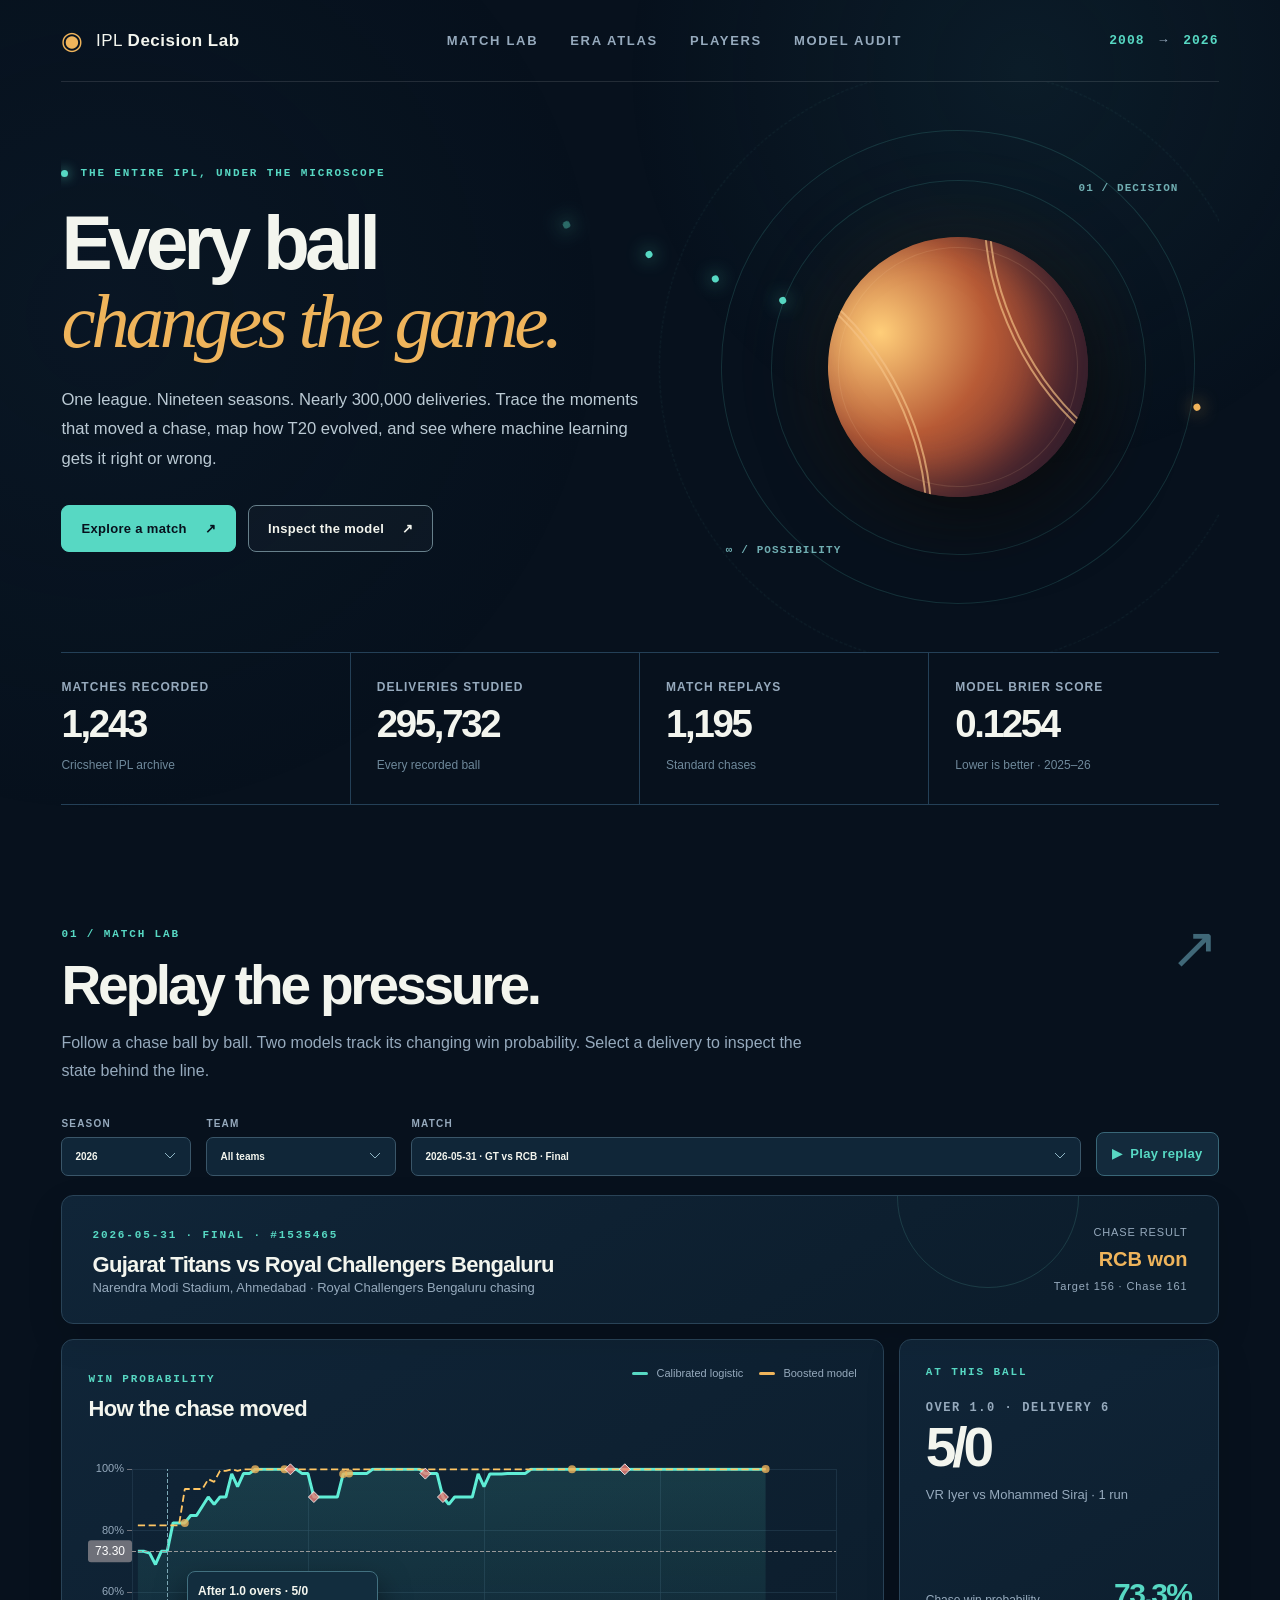
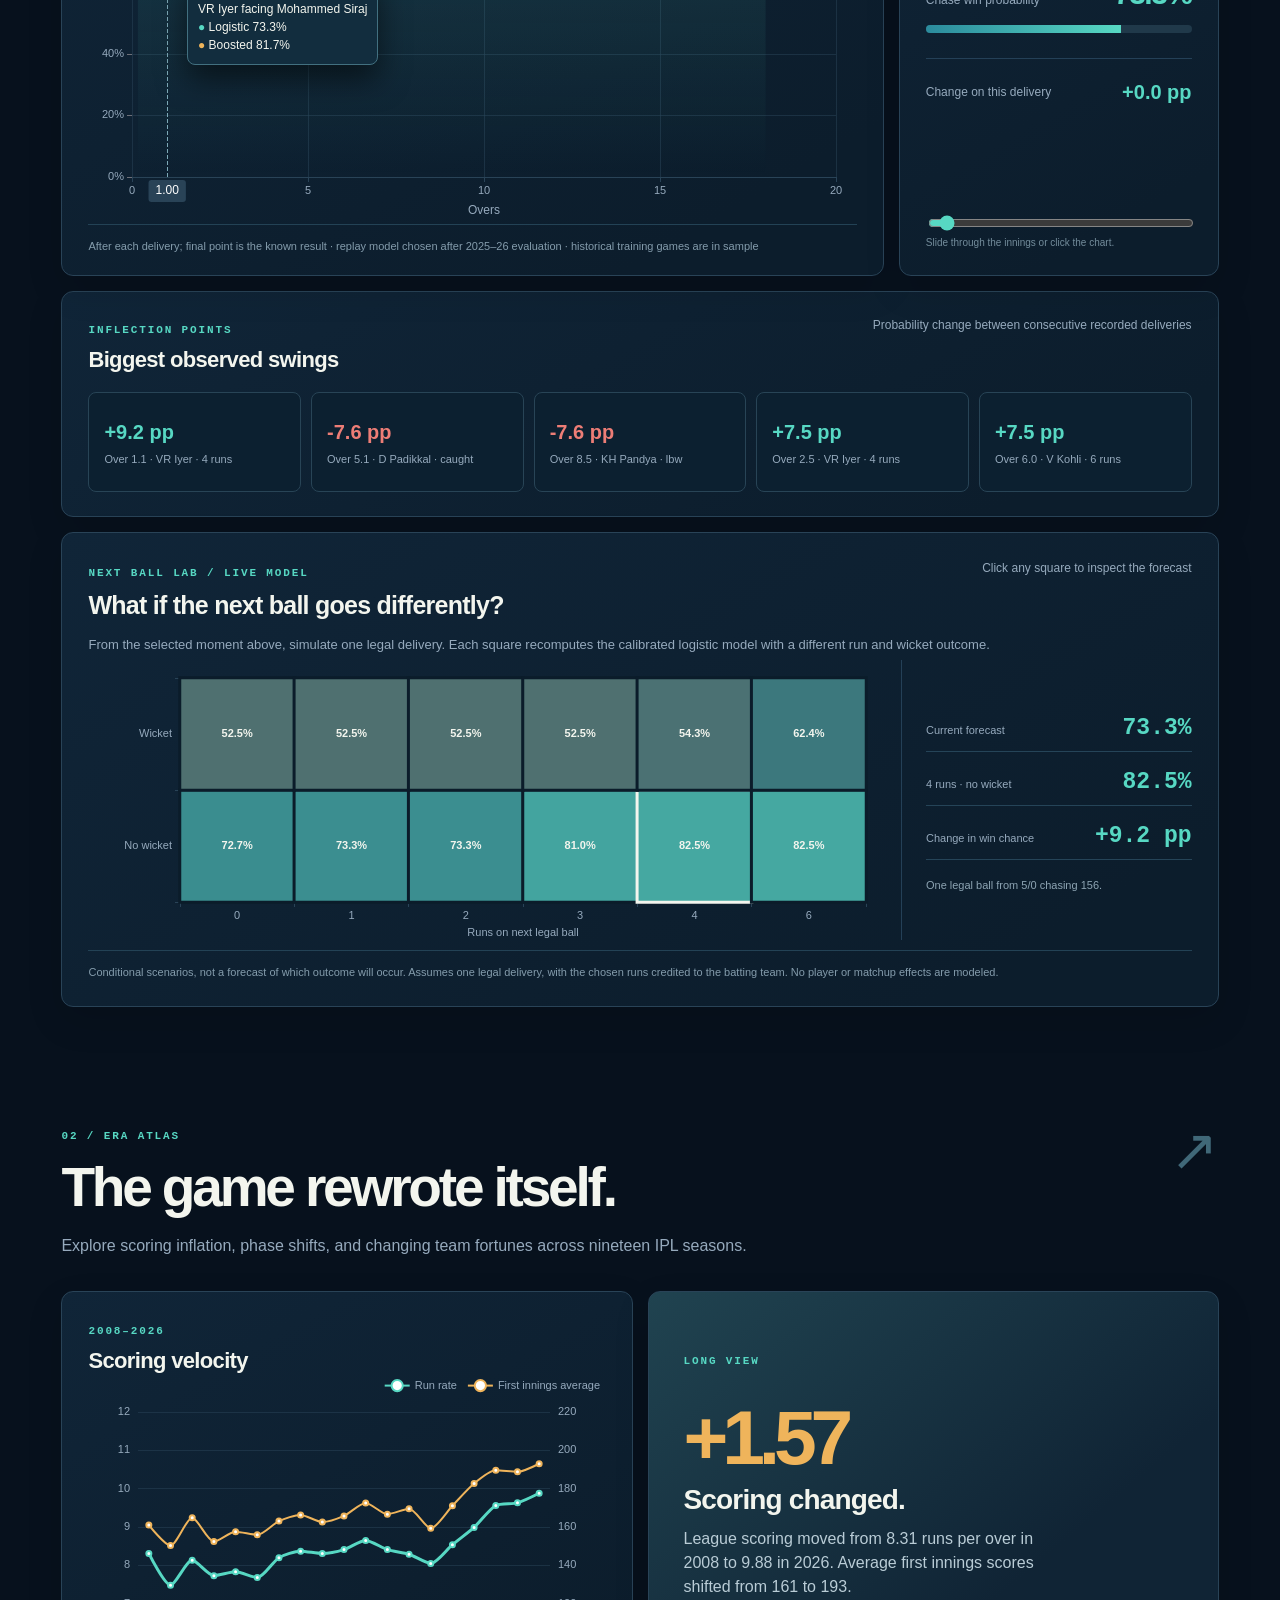
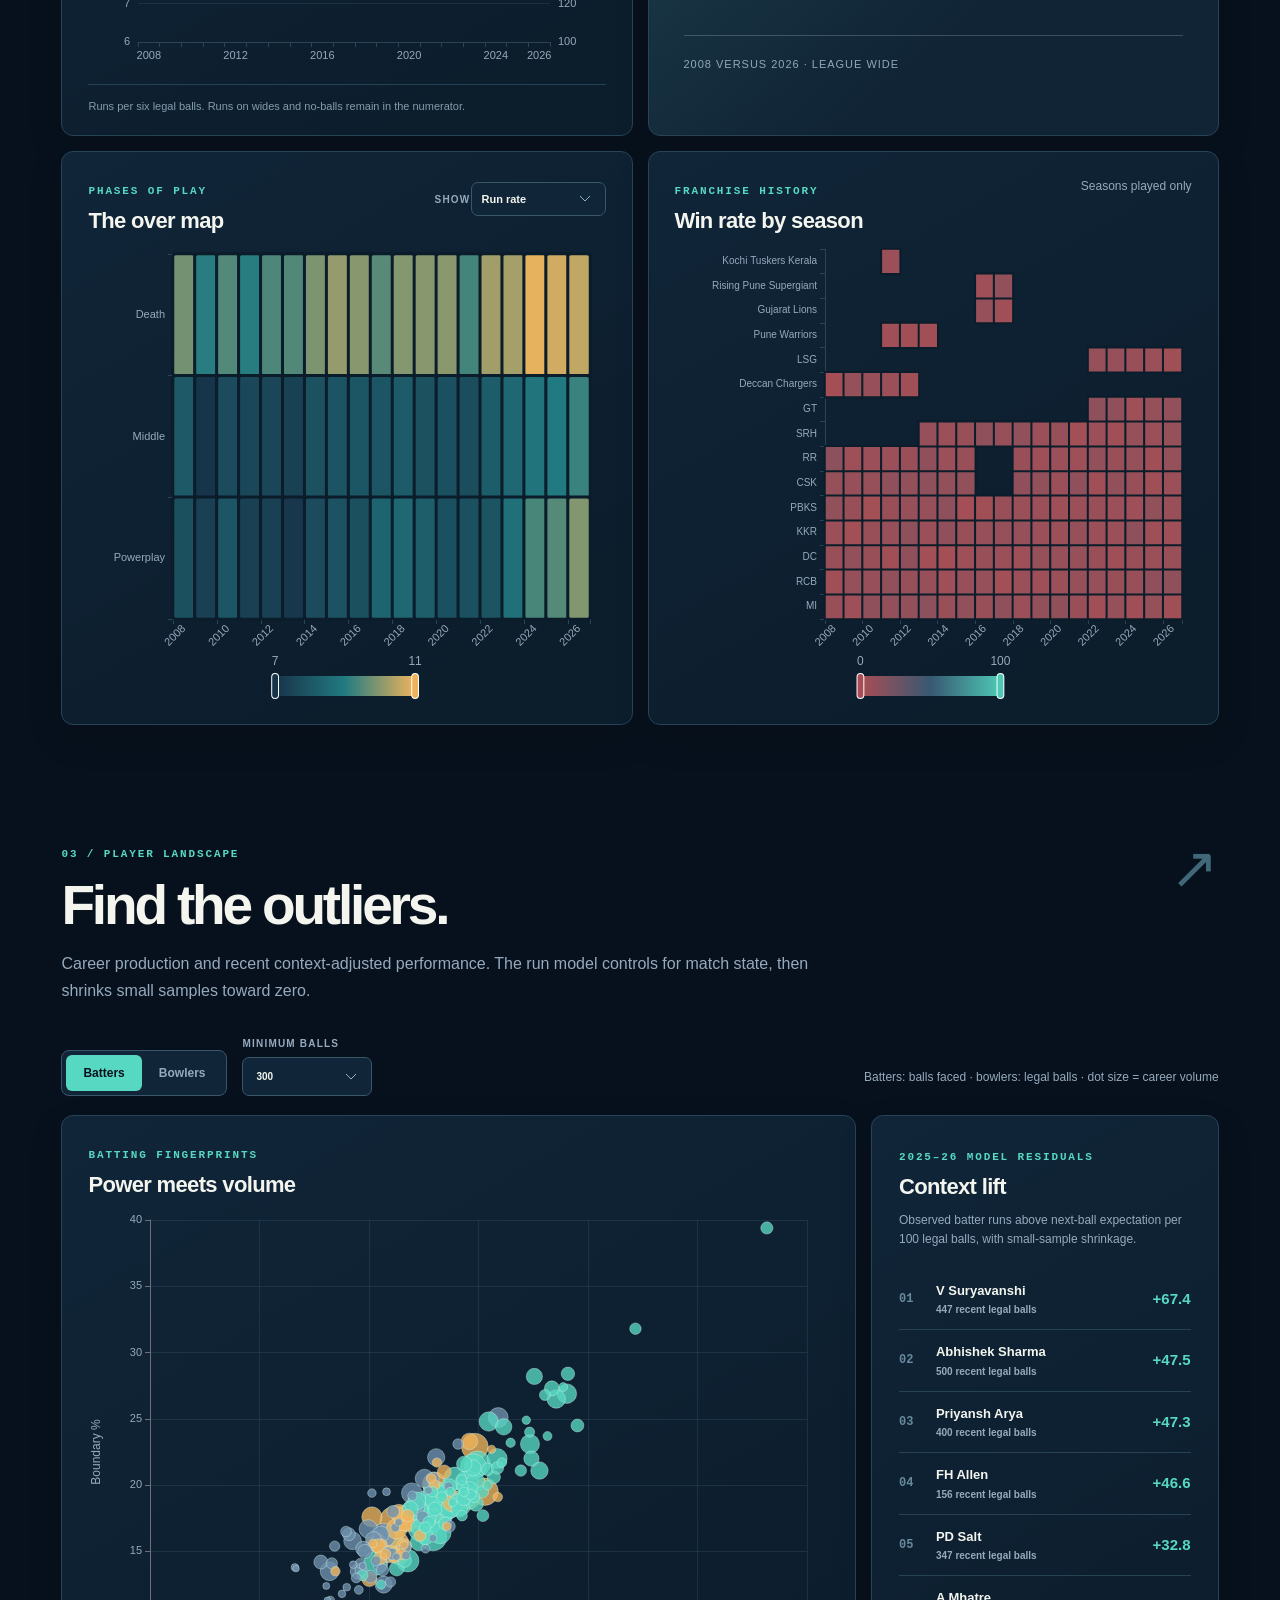
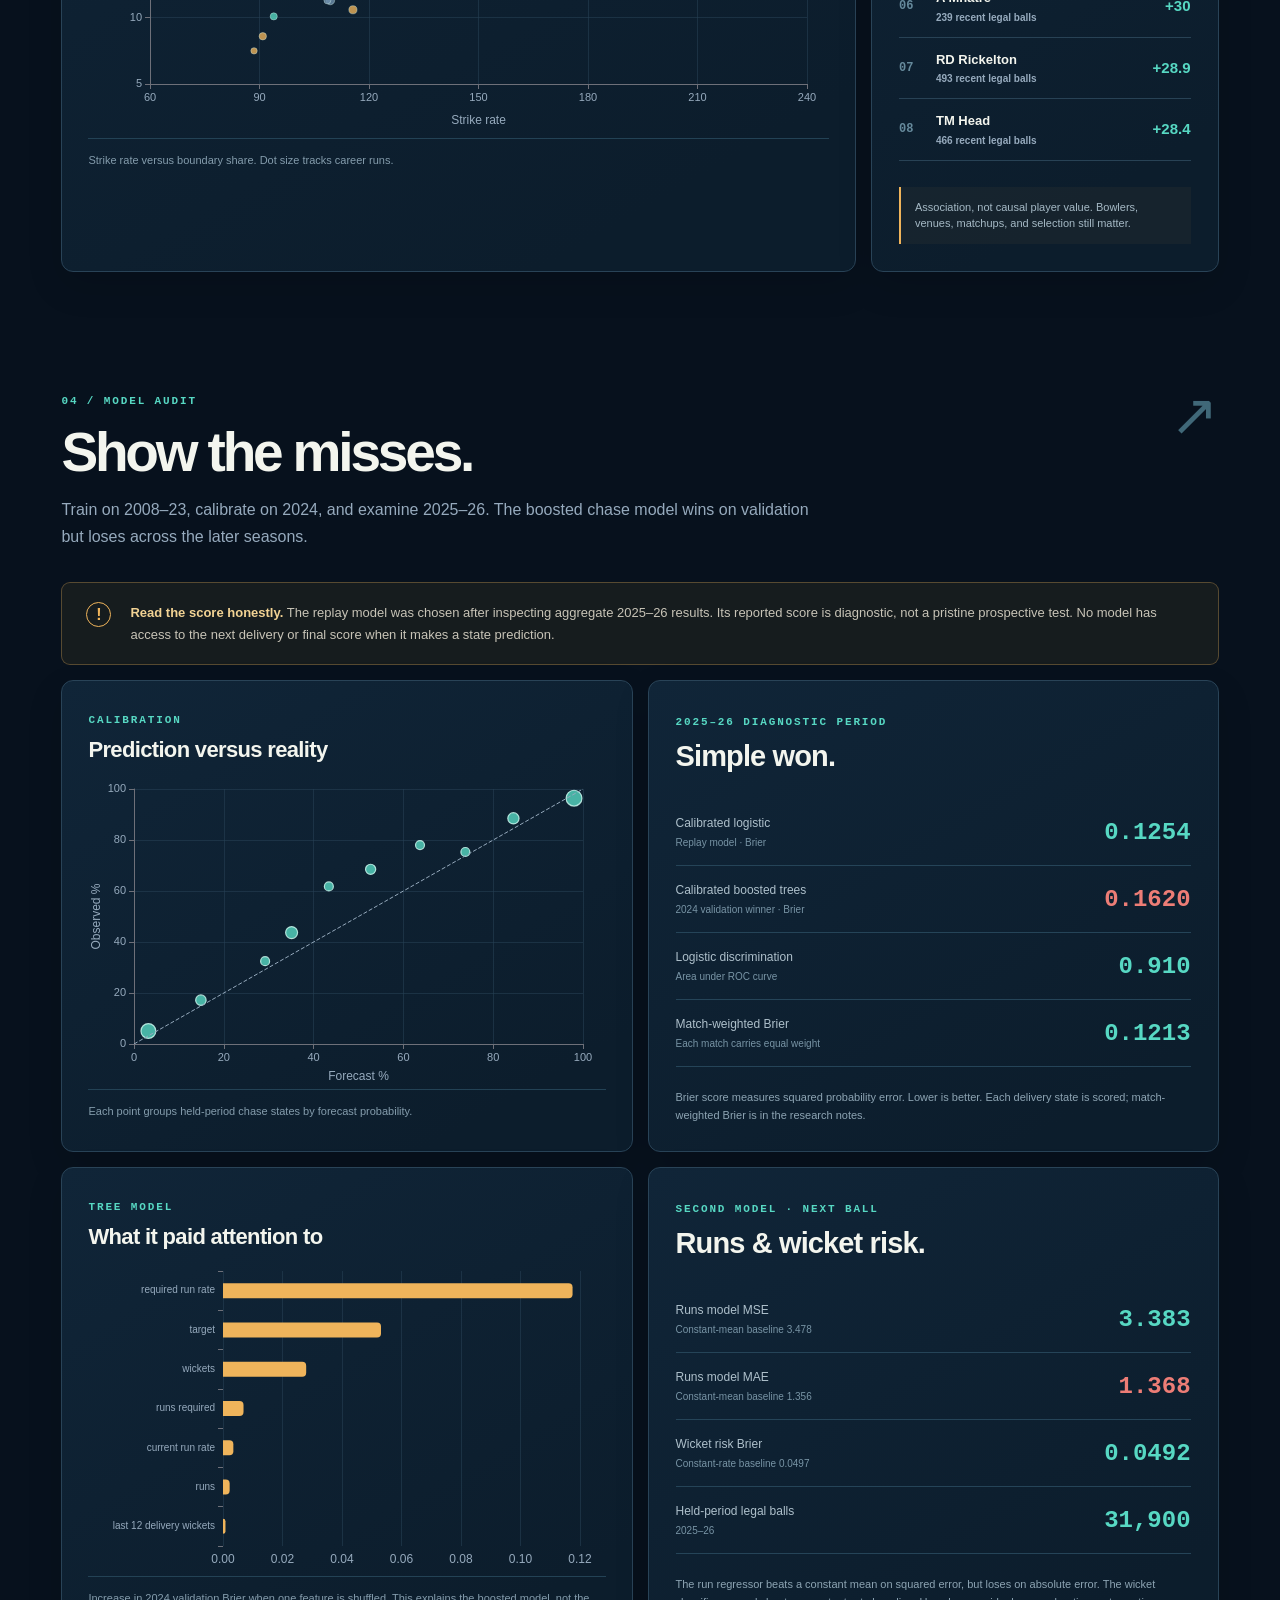
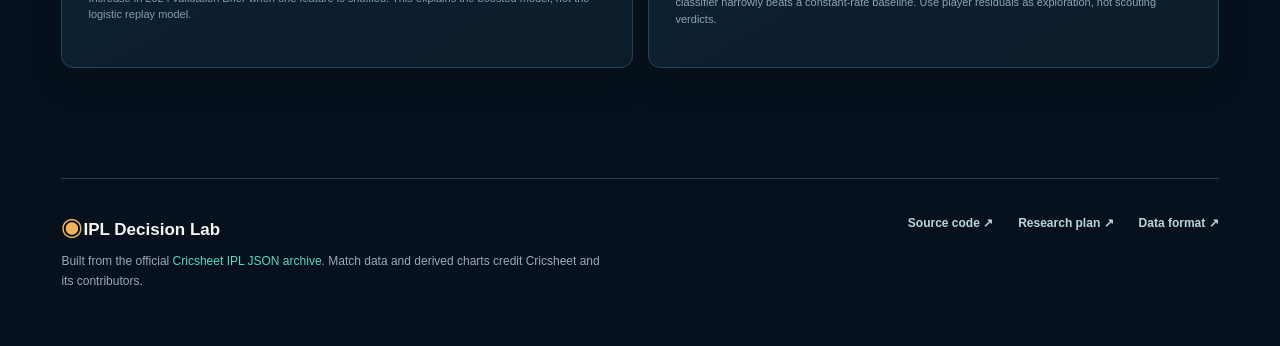
==== docs/index.html @ e5a67d23 "Fix next-ball lab rendering and browser cache consistency" ====
<!doctype html>
<html lang="en" data-build="08f7e0ef41f8c10f">
<head>
  <meta charset="utf-8">
  <meta name="viewport" content="width=device-width, initial-scale=1">
  <meta name="theme-color" content="#07111d">
  <meta name="description" content="Explore every IPL season, ball by ball, with honest machine learning and interactive match replays.">
  <title>IPL Decision Lab | Every ball changes the game</title>
  <link rel="stylesheet" href="./styles.css?v=08f7e0ef41f8c10f">
  <script src="./vendor/echarts.min.js?v=08f7e0ef41f8c10f" defer></script>
  <script src="./app.js?v=08f7e0ef41f8c10f" defer></script>
</head>
<body>
  <div class="site-shell">
    <header class="topbar">
      <a class="brand" href="#top" aria-label="IPL Decision Lab home"><span class="brand-mark">◉</span><span>IPL <b>Decision Lab</b></span></a>
      <nav aria-label="Main navigation">
        <a href="#lab">Match lab</a><a href="#atlas">Era atlas</a><a href="#players">Players</a><a href="#audit">Model audit</a>
      </nav>
      <span class="topbar-tag">2008 <span>→</span> 2026</span>
    </header>

    <main id="top">
      <section class="hero">
        <div class="hero-copy">
          <div class="eyebrow"><span class="live-dot"></span> THE ENTIRE IPL, UNDER THE MICROSCOPE</div>
          <h1>Every ball<br><em>changes the game.</em></h1>
          <p>One league. Nineteen seasons. Nearly 300,000 deliveries. Trace the moments that moved a chase, map how T20 evolved, and see where machine learning gets it right or wrong.</p>
          <div class="hero-actions"><a class="button primary" href="#lab">Explore a match <span>↗</span></a><a class="button ghost" href="#audit">Inspect the model <span>↗</span></a></div>
        </div>
        <div class="hero-graphic" aria-hidden="true">
          <div class="orbit orbit-a"></div><div class="orbit orbit-b"></div><div class="orbit orbit-c"></div>
          <div class="ball-core"><span class="seam seam-a"></span><span class="seam seam-b"></span></div>
          <span class="orbit-label top">01 / DECISION</span><span class="orbit-label bottom">∞ / POSSIBILITY</span>
        </div>
      </section>

      <section class="metric-strip" aria-label="Dataset at a glance">
        <div class="metric"><span class="metric-label">Matches recorded</span><strong id="metricMatches">—</strong><small>Cricsheet IPL archive</small></div>
        <div class="metric"><span class="metric-label">Deliveries studied</span><strong id="metricBalls">—</strong><small>Every recorded ball</small></div>
        <div class="metric"><span class="metric-label">Match replays</span><strong id="metricReplays">—</strong><small>Standard chases</small></div>
        <div class="metric"><span class="metric-label">Model Brier score</span><strong id="metricBrier">—</strong><small>Lower is better · 2025–26</small></div>
      </section>

      <section id="lab" class="section">
        <div class="section-head"><div><span class="section-no">01 / MATCH LAB</span><h2>Replay the pressure.</h2><p>Follow a chase ball by ball. Two models track its changing win probability. Select a delivery to inspect the state behind the line.</p></div><span class="section-ornament">↗</span></div>
        <div class="filter-bar">
          <label>Season<select id="seasonSelect" aria-label="Select season"></select></label>
          <label>Team<select id="teamSelect" aria-label="Filter by team"><option value="all">All teams</option></select></label>
          <label class="match-filter">Match<select id="matchSelect" aria-label="Select match"></select></label>
          <button id="playButton" class="button small" type="button" aria-label="Play match replay">▶ &nbsp;Play replay</button>
        </div>
        <div class="match-header card">
          <div><span class="card-kicker" id="matchDate">MATCH REPLAY</span><h3 id="matchTitle">Loading match...</h3><p id="matchSub">&nbsp;</p></div>
          <div class="match-result"><span>CHASE RESULT</span><strong id="matchResult">—</strong><small id="matchTarget">—</small></div>
        </div>
        <div class="lab-grid">
          <div class="card chart-card"><div class="card-top"><div><span class="card-kicker">WIN PROBABILITY</span><h3>How the chase moved</h3></div><div class="legend"><span><i class="legend-teal"></i> Calibrated logistic</span><span><i class="legend-gold"></i> Boosted model</span></div></div><div id="replayChart" class="chart replay-chart" role="img" aria-label="Ball by ball win probability chart"></div><div class="chart-caption">After each delivery; final point is the known result · replay model chosen after 2025–26 evaluation · historical training games are in sample</div></div>
          <aside class="card moment-card"><span class="card-kicker">AT THIS BALL</span><div class="moment-over" id="momentOver">—</div><div class="moment-score" id="momentScore">—</div><p id="momentEvent">Select a point on the replay.</p><div class="moment-prob"><span>Chase win probability</span><strong id="momentProbability">—</strong></div><div class="moment-bar"><div id="momentBarFill"></div></div><div class="moment-shift"><span>Change on this delivery</span><strong id="momentSwing">—</strong></div><input id="ballSlider" type="range" min="0" max="0" value="0" aria-label="Select delivery"><div class="moment-foot">Slide through the innings or click the chart.</div></aside>
        </div>
        <div class="card turning-card"><div class="card-top"><div><span class="card-kicker">INFLECTION POINTS</span><h3>Biggest observed swings</h3></div><span class="muted">Probability change between consecutive recorded deliveries</span></div><div id="turningPoints" class="turning-list"></div></div>
        <div class="card scenario-card">
          <div class="card-top"><div><span class="card-kicker">NEXT BALL LAB / LIVE MODEL</span><h3>What if the next ball goes differently?</h3></div><span class="muted">Click any square to inspect the forecast</span></div>
          <p class="scenario-intro">From the selected moment above, simulate one legal delivery. Each square recomputes the calibrated logistic model with a different run and wicket outcome.</p>
          <div class="scenario-layout">
            <div class="scenario-plot">
              <div id="scenarioChart" class="chart scenario-chart" role="img" aria-label="Next-ball win probability scenario heatmap"></div>
              <div id="scenarioEnd" class="scenario-end" hidden>Select an earlier delivery to explore a next-ball scenario.</div>
            </div>
            <div class="scenario-readout">
              <div><span>Current forecast</span><strong id="scenarioCurrent">—</strong></div>
              <div><span id="scenarioChoice">Next ball</span><strong id="scenarioProjected">—</strong></div>
              <div><span>Change in win chance</span><strong id="scenarioDelta">—</strong></div>
              <p id="scenarioNote">Select a nonfinal delivery in the replay.</p>
            </div>
          </div>
          <div class="chart-caption">Conditional scenarios, not a forecast of which outcome will occur. Assumes one legal delivery, with the chosen runs credited to the batting team. No player or matchup effects are modeled.</div>
        </div>
      </section>

      <section id="atlas" class="section">
        <div class="section-head"><div><span class="section-no">02 / ERA ATLAS</span><h2>The game rewrote itself.</h2><p>Explore scoring inflation, phase shifts, and changing team fortunes across nineteen IPL seasons.</p></div><span class="section-ornament">↗</span></div>
        <div class="atlas-grid">
          <div class="card chart-card wide"><div class="card-top"><div><span class="card-kicker">2008–2026</span><h3>Scoring velocity</h3></div></div><div id="eraChart" class="chart atlas-chart" role="img" aria-label="Season scoring trend chart"></div><div class="chart-caption">Runs per six legal balls. Runs on wides and no-balls remain in the numerator.</div></div>
          <div class="card insight-card"><span class="card-kicker">LONG VIEW</span><div class="insight-value" id="eraChange">—</div><h3>Scoring changed.</h3><p id="eraNarrative">Loading...</p><div class="insight-rule"></div><span class="microcopy">2008 versus 2026 · league wide</span></div>
          <div class="card chart-card"><div class="card-top"><div><span class="card-kicker">PHASES OF PLAY</span><h3>The over map</h3></div><label class="inline-select">Show<select id="phaseMetric"><option value="run_rate">Run rate</option><option value="boundary_pct">Boundary %</option><option value="wicket_pct">Wicket %</option></select></label></div><div class="chart-scroll"><div id="phaseChart" class="chart heat-chart" role="img" aria-label="Season by innings phase heatmap"></div></div><div class="chart-caption mobile-scroll-hint">Swipe the chart to see every season.</div></div>
          <div class="card chart-card"><div class="card-top"><div><span class="card-kicker">FRANCHISE HISTORY</span><h3>Win rate by season</h3></div><span class="muted">Seasons played only</span></div><div class="chart-scroll"><div id="teamChart" class="chart heat-chart" role="img" aria-label="Team win rate heatmap"></div></div><div class="chart-caption mobile-scroll-hint">Swipe the chart to see every season.</div></div>
        </div>
      </section>

      <section id="players" class="section">
        <div class="section-head"><div><span class="section-no">03 / PLAYER LANDSCAPE</span><h2>Find the outliers.</h2><p>Career production and recent context-adjusted performance. The run model controls for match state, then shrinks small samples toward zero.</p></div><span class="section-ornament">↗</span></div>
        <div class="filter-bar"><div class="segmented" role="group" aria-label="Player type"><button id="battersTab" class="active" type="button">Batters</button><button id="bowlersTab" type="button">Bowlers</button></div><label>Minimum balls<select id="minBalls"><option value="100">100</option><option value="300" selected>300</option><option value="600">600</option><option value="1000">1,000</option></select></label><span class="filter-note">Batters: balls faced · bowlers: legal balls · dot size = career volume</span></div>
        <div class="player-grid"><div class="card chart-card"><div class="card-top"><div><span class="card-kicker" id="playerKicker">BATTING FINGERPRINTS</span><h3 id="playerTitle">Power meets volume</h3></div></div><div id="playerChart" class="chart player-chart" role="img" aria-label="Player performance scatter chart"></div><div class="chart-caption" id="playerCaption">Each dot is one player meeting the selected minimum.</div></div><div class="card leaderboard-card"><span class="card-kicker">2025–26 MODEL RESIDUALS</span><h3 id="leaderboardTitle">Context lift</h3><p class="muted" id="leaderboardDescription">Observed batter runs above the next-ball model expectation per 100 legal balls, shrunk toward zero.</p><div id="leaderboard"></div><div class="caution">Association, not causal player value. Bowlers, venues, matchups, and selection still matter.</div></div></div>
      </section>

      <section id="audit" class="section audit-section">
        <div class="section-head"><div><span class="section-no">04 / MODEL AUDIT</span><h2>Show the misses.</h2><p>Train on 2008–23, calibrate on 2024, and examine 2025–26. The boosted chase model wins on validation but loses across the later seasons.</p></div><span class="section-ornament">↗</span></div>
        <div class="audit-banner"><div><span class="banner-icon">!</span></div><p><strong>Read the score honestly.</strong> The replay model was chosen after inspecting aggregate 2025–26 results. Its reported score is diagnostic, not a pristine prospective test. No model has access to the next delivery or final score when it makes a state prediction.</p></div>
        <div class="audit-grid">
          <div class="card chart-card"><div class="card-top"><div><span class="card-kicker">CALIBRATION</span><h3>Prediction versus reality</h3></div></div><div id="reliabilityChart" class="chart audit-chart" role="img" aria-label="Reliability plot"></div><div class="chart-caption">Each point groups held-period chase states by forecast probability.</div></div>
          <div class="card model-card"><span class="card-kicker">2025–26 DIAGNOSTIC PERIOD</span><h3>Simple won.</h3><div id="modelScoreboard"></div><div class="model-note">Brier score measures squared probability error. Lower is better. Each delivery state is scored; match-weighted Brier is in the research notes.</div></div>
          <div class="card chart-card"><div class="card-top"><div><span class="card-kicker">TREE MODEL</span><h3>What it paid attention to</h3></div></div><div id="importanceChart" class="chart audit-chart" role="img" aria-label="Permutation importance chart"></div><div class="chart-caption">Increase in 2024 validation Brier when one feature is shuffled. This explains the boosted model, not the logistic replay model.</div></div>
          <div class="card model-card"><span class="card-kicker">SECOND MODEL · NEXT BALL</span><h3>Runs &amp; wicket risk.</h3><div id="nextBallScoreboard"></div><p class="model-note">The run regressor beats a constant mean on squared error, but loses on absolute error. The wicket classifier narrowly beats a constant-rate baseline. Use player residuals as exploration, not scouting verdicts.</p></div>
        </div>
      </section>
    </main>
    <footer><div><span class="brand-mark">◉</span><strong>IPL Decision Lab</strong><p>Built from the official <a href="https://cricsheet.org/downloads/" target="_blank" rel="noopener noreferrer">Cricsheet IPL JSON archive</a>. Match data and derived charts credit Cricsheet and its contributors.</p></div><div class="footer-links"><a href="https://github.com/Aneesh495/ipl" target="_blank" rel="noopener noreferrer">Source code ↗</a><a href="https://github.com/Aneesh495/ipl/blob/main/docs/PROJECT_PLAN.md" target="_blank" rel="noopener noreferrer">Research plan ↗</a><a href="https://cricsheet.org/format/json/" target="_blank" rel="noopener noreferrer">Data format ↗</a></div></footer>
  </div>
  <div id="errorBanner" class="error-banner" hidden></div>
</body>
</html>
---- docs/styles.css ----
:root{--bg:#07111d;--bg2:#0b1927;--card:#102334;--line:#244057;--text:#f3f5ee;--muted:#96aabd;--teal:#57d8c3;--gold:#efb45b;--red:#ed7d76;--blue:#7ab6ff;--ink:#07111d}
*{box-sizing:border-box}html{scroll-behavior:smooth}body{margin:0;background:var(--bg);color:var(--text);font-family:"Avenir Next",Avenir,"Segoe UI",sans-serif;line-height:1.5}button,select,input{font:inherit}button{cursor:pointer}a{color:inherit;text-decoration:none}a:hover{color:var(--teal)}::selection{background:var(--teal);color:var(--ink)}
body:before{content:"";position:fixed;inset:0;pointer-events:none;z-index:-1;background:radial-gradient(circle at 80% 8%,#1a42503b,transparent 30%),radial-gradient(circle at 8% 35%,#16375024,transparent 38%)}
.site-shell{max-width:1600px;margin:auto;padding:0 clamp(18px,4.8vw,76px)}.topbar{height:82px;display:flex;align-items:center;justify-content:space-between;gap:30px;border-bottom:1px solid #ffffff1d}.brand{display:flex;align-items:center;gap:12px;font-size:17px;letter-spacing:.03em;white-space:nowrap}.brand b{font-weight:800}.brand-mark{color:var(--gold);font-size:25px;line-height:1}.topbar nav{display:flex;gap:clamp(15px,2.5vw,34px);font-size:13px;color:var(--muted);font-weight:700;text-transform:uppercase;letter-spacing:.13em}.topbar nav a:hover{color:var(--text)}.topbar-tag{white-space:nowrap;font:700 13px/1.2 "SFMono-Regular",Consolas,monospace;color:var(--teal);letter-spacing:.08em}.topbar-tag span{color:var(--muted);margin:0 6px}
.hero{min-height:570px;display:grid;grid-template-columns:1.1fr .9fr;align-items:center;position:relative;overflow:hidden}.hero-copy{z-index:2;padding:72px 0 88px}.eyebrow,.section-no,.card-kicker{font:800 11px/1.4 "SFMono-Regular",Consolas,monospace;letter-spacing:.17em;color:var(--teal)}.eyebrow{display:flex;align-items:center;gap:12px}.live-dot{display:inline-block;width:7px;height:7px;border-radius:50%;background:var(--teal);box-shadow:0 0 12px var(--teal)}h1,h2,h3,p{margin-top:0}h1{font-size:clamp(52px,6vw,98px);line-height:1.01;letter-spacing:-.063em;margin:23px 0 25px;font-weight:750}h1 em{font-family:Georgia,serif;color:var(--gold);font-weight:400;letter-spacing:-.055em}.hero p{max-width:590px;color:#bbcad4;font-size:clamp(16px,1.3vw,20px);line-height:1.75}.hero-actions{display:flex;gap:12px;margin-top:32px}.button{display:inline-flex;align-items:center;justify-content:center;gap:18px;border:1px solid #67808b;border-radius:8px;padding:13px 19px;font-weight:800;font-size:13px;letter-spacing:.025em;transition:.2s}.button:hover{transform:translateY(-2px);color:var(--text);border-color:var(--teal)}.button.primary{background:var(--teal);border-color:var(--teal);color:var(--ink)}.button.primary:hover{background:#92eadc}.button.ghost{background:#ffffff07}.button.small{padding:11px 15px;background:#132a3c;white-space:nowrap;color:var(--teal);border-color:#396778}
.hero-graphic{height:500px;position:relative;display:grid;place-items:center}.orbit{position:absolute;border:1px solid #4fb5ad31;border-radius:50%;transform:rotate(-25deg)}.orbit-a{width:72%;aspect-ratio:1}.orbit-b{width:91%;aspect-ratio:1}.orbit-c{width:115%;aspect-ratio:1;border-style:dashed;opacity:.45}.orbit:before,.orbit:after{content:"";position:absolute;width:7px;height:7px;background:var(--teal);border-radius:50%;box-shadow:0 0 18px var(--teal)}.orbit-a:before{top:13%;left:14%}.orbit-b:after{bottom:20%;right:7%;background:var(--gold);box-shadow:0 0 18px var(--gold)}.ball-core{width:260px;height:260px;border-radius:50%;position:relative;overflow:hidden;transform:rotate(-26deg);background:radial-gradient(circle at 29% 25%,#ffce79,#b85b36 40%,#6b2c2e 76%,#2c1d2a 100%);box-shadow:inset -24px -27px 45px #1a182b9e,0 25px 75px #0009,0 0 110px #efb45b1a}.ball-core:after{content:"";position:absolute;inset:10px;border:1px solid #ffd5a31f;border-radius:50%}.seam{position:absolute;width:190px;height:350px;border:7px double #f6c386a8;border-radius:50%;top:-45px}.seam-a{left:-122px}.seam-b{right:-122px}.orbit-label{position:absolute;font:700 11px "SFMono-Regular",Consolas,monospace;color:#70aeb2;letter-spacing:.1em}.orbit-label.top{top:65px;right:40px}.orbit-label.bottom{bottom:61px;left:28px}
.metric-strip{display:grid;grid-template-columns:repeat(4,1fr);border-top:1px solid var(--line);border-bottom:1px solid var(--line)}.metric{padding:25px 26px 28px;border-right:1px solid var(--line)}.metric:first-child{padding-left:0}.metric:last-child{border-right:0}.metric-label{display:block;color:var(--muted);font-size:12px;letter-spacing:.09em;text-transform:uppercase;font-weight:800}.metric strong{display:block;font-size:clamp(30px,3vw,46px);letter-spacing:-.06em;line-height:1.25;margin:4px 0;color:var(--text)}.metric small{color:#6f899b;font-size:12px}
.section{padding:115px 0 0;scroll-margin-top:24px}.section-head{display:flex;align-items:start;justify-content:space-between;gap:20px;margin-bottom:32px}.section-head h2{font-size:clamp(36px,4.3vw,64px);letter-spacing:-.058em;line-height:1.08;margin:12px 0 14px}.section-head p{max-width:770px;color:var(--muted);font-size:16px;line-height:1.7;margin:0}.section-ornament{font:400 58px/1 Georgia,serif;color:#406878}.filter-bar{display:flex;align-items:end;gap:15px;margin:28px 0 19px;flex-wrap:wrap}.filter-bar label,.inline-select{font-size:10px;color:var(--muted);font-weight:800;letter-spacing:.12em;text-transform:uppercase;display:flex;flex-direction:column;gap:6px}.filter-bar select,.inline-select select{appearance:none;background:#102638 url("data:image/svg+xml,%3Csvg xmlns='http://www.w3.org/2000/svg' width='12' height='8'%3E%3Cpath d='m1 1 5 5 5-5' stroke='%238eb4c3' fill='none'/%3E%3C/svg%3E") no-repeat right 14px center;border:1px solid #3a5669;color:var(--text);padding:11px 35px 11px 13px;border-radius:7px;min-width:130px;outline:none}.filter-bar select:focus,.inline-select select:focus,input[type=range]:focus-visible{border-color:var(--teal);box-shadow:0 0 0 2px #57d8c339}.filter-bar .match-filter{flex:1;min-width:250px}.filter-bar .match-filter select{width:100%}.filter-note{font-size:12px;color:var(--muted);margin-left:auto;margin-bottom:10px}
.card{background:linear-gradient(150deg,#102538 0%,#0c1d2c 85%);border:1px solid #294357;border-radius:12px;box-shadow:0 14px 36px #0000001e}.match-header{display:flex;justify-content:space-between;align-items:center;gap:20px;padding:25px 30px;margin-bottom:15px;position:relative;overflow:hidden}.match-header:after{content:"";position:absolute;width:180px;height:180px;border:1px solid #4d9a923d;border-radius:50%;right:12%;top:-90px;pointer-events:none}.match-header h3{font-size:clamp(21px,2.3vw,33px);letter-spacing:-.04em;margin:7px 0 4px}.match-header p{color:var(--muted);font-size:13px;margin:0}.match-result{text-align:right;white-space:nowrap;z-index:1}.match-result span,.match-result small{display:block;color:var(--muted);font-size:11px;letter-spacing:.08em}.match-result strong{display:block;color:var(--gold);font-size:20px;margin:4px 0}.lab-grid{display:grid;grid-template-columns:minmax(0,1.8fr) minmax(275px,.7fr);gap:15px}.chart-card{padding:25px 26px 20px;min-width:0}.card-top{display:flex;align-items:flex-start;justify-content:space-between;gap:20px}.card h3{font-size:22px;line-height:1.2;letter-spacing:-.03em;margin:7px 0 0}.legend{display:flex;gap:16px;align-items:center;flex-wrap:wrap;font-size:11px;color:var(--muted)}.legend span{white-space:nowrap}.legend i{display:inline-block;width:16px;height:3px;border-radius:5px;vertical-align:middle;margin-right:5px}.legend-teal{background:var(--teal)}.legend-gold{background:var(--gold)}.chart{width:100%;height:350px}.replay-chart{height:390px;margin-top:12px}.chart-caption{border-top:1px solid #234255;padding-top:13px;font-size:11px;color:#849cac;line-height:1.5}.moment-card{padding:25px 26px;display:flex;flex-direction:column}.moment-over{font:800 12px "SFMono-Regular",Consolas,monospace;color:var(--muted);margin-top:21px;letter-spacing:.13em}.moment-score{font-size:clamp(39px,4.3vw,65px);font-weight:780;letter-spacing:-.075em;line-height:1.05;margin:4px 0 8px}.moment-card p{color:var(--muted);font-size:13px;line-height:1.6;min-height:57px}.moment-prob{display:flex;justify-content:space-between;align-items:baseline;gap:10px;margin-top:16px}.moment-prob span,.moment-shift span{font-size:12px;color:var(--muted)}.moment-prob strong{font-size:30px;color:var(--teal);letter-spacing:-.05em}.moment-bar{height:8px;border-radius:9px;background:#20394a;overflow:hidden;margin:9px 0 25px}.moment-bar div{height:100%;width:0;background:linear-gradient(90deg,#2b8b9d,var(--teal));transition:width .25s}.moment-shift{display:flex;align-items:center;justify-content:space-between;gap:10px;border-top:1px solid var(--line);padding-top:18px}.moment-shift strong{font-size:20px}.moment-card input[type=range]{width:100%;accent-color:var(--teal);margin-top:auto;margin-bottom:4px;cursor:pointer}.moment-foot{font-size:10px;color:#738c9b}.turning-card{margin-top:15px;padding:24px 26px}.muted{color:var(--muted);font-size:12px}.turning-list{display:grid;grid-template-columns:repeat(5,1fr);gap:10px;margin-top:19px}.turning-item{border:1px solid #284456;background:#0c2030;border-radius:8px;padding:15px;min-height:100px;cursor:pointer;text-align:left;color:var(--text)}.turning-item:hover{border-color:var(--teal);transform:translateY(-2px)}.turning-item strong{display:block;font-size:20px;color:var(--teal)}.turning-item.negative strong{color:var(--red)}.turning-item span{display:block;font-size:11px;color:var(--muted);margin-top:5px;line-height:1.4}
.atlas-grid{display:grid;grid-template-columns:1fr 1fr;gap:15px}.atlas-grid .wide{grid-column:1}.atlas-chart{height:310px}.insight-card{padding:30px 35px;display:flex;flex-direction:column;justify-content:center;min-height:420px;background:linear-gradient(140deg,#204350,#102435 65%)}.insight-value{font-size:clamp(54px,6vw,92px);font-weight:800;line-height:1.1;color:var(--gold);letter-spacing:-.08em;margin-top:25px}.insight-card h3{font-size:28px;margin:4px 0 10px}.insight-card p{color:#b9ccd6;max-width:370px}.insight-rule{height:1px;background:#ffffff30;margin:20px 0}.microcopy{font-size:11px;color:#91aab6;letter-spacing:.09em;text-transform:uppercase}.heat-chart{height:470px}.inline-select{display:block}.inline-select select{min-width:135px;margin-top:5px;padding:8px 33px 8px 10px;font-size:11px}
.segmented{display:flex;border:1px solid #3a5669;background:#102638;border-radius:8px;padding:4px}.segmented button{border:0;background:transparent;color:var(--muted);font-size:12px;font-weight:800;padding:9px 17px;border-radius:6px}.segmented button.active{background:var(--teal);color:var(--ink)}.player-grid{display:grid;grid-template-columns:minmax(0,1.6fr) minmax(300px,.7fr);gap:15px}.player-chart{height:540px}.leaderboard-card{padding:27px}.leaderboard-card p{line-height:1.55;margin:11px 0 20px}.leader-row{display:grid;grid-template-columns:27px 1fr auto;align-items:center;gap:10px;border-bottom:1px solid #284255;padding:12px 0}.leader-row .rank{color:#668a9c;font:700 12px Consolas,monospace}.leader-row .name{font-weight:700;font-size:13px}.leader-row small{display:block;color:var(--muted);font-size:10px;margin-top:2px}.leader-row .value{font-weight:800;color:var(--teal);font-size:15px}.caution{margin-top:26px;border-left:2px solid var(--gold);padding:12px 14px;color:#a5b9c5;font-size:11px;line-height:1.5;background:#efb45b0a}
.audit-section{padding-bottom:110px}.audit-banner{display:flex;gap:19px;align-items:start;padding:19px 24px;border-radius:9px;background:#8b6d2d1e;border:1px solid #b88e4f66;margin-bottom:15px}.audit-banner p{margin:0;color:#c8c4b7;font-size:13px;line-height:1.65}.audit-banner strong{color:#f2d394}.banner-icon{display:grid;place-items:center;width:25px;height:25px;border:1px solid var(--gold);border-radius:50%;color:var(--gold);font-weight:900}.audit-grid{display:grid;grid-template-columns:1fr 1fr;gap:15px}.audit-chart{height:325px}.model-card{padding:27px}.model-card h3{font-size:29px;margin:7px 0 25px}.score-row{display:grid;grid-template-columns:1fr auto;align-items:center;gap:10px;padding:15px 0;border-bottom:1px solid #254458}.score-row span{font-size:12px;color:#aec0cb}.score-row strong{font:800 24px "SFMono-Regular",Consolas,monospace;color:var(--teal)}.score-row.loss strong{color:var(--red)}.score-row small{display:block;font-size:10px;color:#7894a5;margin-top:3px}.model-note{font-size:11px;color:#8da4b3;line-height:1.6;margin-top:22px}.error-banner{position:fixed;bottom:16px;left:16px;right:16px;background:#693b3b;color:#fff;padding:15px;border-radius:8px;z-index:100}
footer{display:flex;justify-content:space-between;gap:30px;border-top:1px solid var(--line);padding:35px 0 55px}footer strong{font-size:17px}footer p{max-width:540px;font-size:12px;color:var(--muted);line-height:1.6;margin:10px 0 0}footer p a{color:var(--teal)}.footer-links{display:flex;gap:25px;align-items:start;flex-wrap:wrap;font-size:12px;font-weight:700;color:#b9d7da}
@media(max-width:1100px){.hero{grid-template-columns:1fr .7fr}.ball-core{width:210px;height:210px}.hero-graphic{height:390px}.lab-grid,.player-grid{grid-template-columns:1fr}.moment-card{display:grid;grid-template-columns:repeat(2,1fr);column-gap:25px}.moment-card .card-kicker,.moment-card .moment-foot,.moment-card input{grid-column:1/-1}.moment-card input{margin-top:22px}.turning-list{grid-template-columns:repeat(3,1fr)}}
@media(max-width:760px){.site-shell{padding:0 18px}.topbar{height:70px}.topbar nav{display:none}.hero{grid-template-columns:1fr;min-height:0}.hero-copy{padding:65px 0 42px}.hero-graphic{height:260px;opacity:.65;margin-top:-15px}.ball-core{width:145px;height:145px}.orbit-label{display:none}.hero p{font-size:15px}.metric-strip{grid-template-columns:repeat(2,1fr)}.metric{padding:19px 10px;border-bottom:1px solid var(--line)}.metric:first-child{padding-left:10px}.metric:nth-child(2){border-right:0}.metric:nth-child(n+3){border-bottom:0}.section{padding-top:78px}.section-head h2{font-size:38px}.section-ornament{display:none}.match-header{align-items:start;flex-direction:column}.match-result{text-align:left}.filter-bar .match-filter{order:4;flex-basis:100%}.filter-bar .button{flex:1}.card-top{flex-direction:column}.legend{margin-top:5px}.turning-list{grid-template-columns:repeat(2,1fr)}.atlas-grid,.audit-grid{grid-template-columns:1fr}.atlas-grid .wide{grid-column:auto}.insight-card{min-height:300px}.heat-chart{height:380px}.player-chart{height:450px}footer{flex-direction:column}.filter-note{margin-left:0;width:100%}}
@media(max-width:420px){.hero-actions{flex-direction:column;align-items:stretch}.turning-list{grid-template-columns:1fr}.moment-card{display:flex}.metric strong{font-size:31px}.chart-card,.moment-card,.leaderboard-card,.model-card{padding:19px}.replay-chart{height:320px}.topbar-tag{font-size:10px}}
.scenario-card{margin-top:15px;padding:26px}.scenario-card h3{font-size:25px}.scenario-intro{font-size:13px;color:var(--muted);margin:15px 0 4px;line-height:1.6}.scenario-layout{display:grid;grid-template-columns:minmax(0,1.5fr) minmax(230px,.55fr);gap:20px;align-items:stretch}.scenario-chart{height:280px}.scenario-readout{border-left:1px solid var(--line);padding:20px 0 10px 24px;display:flex;flex-direction:column;justify-content:center;gap:17px}.scenario-readout div{display:flex;justify-content:space-between;align-items:baseline;gap:12px;border-bottom:1px solid #254458;padding-bottom:10px}.scenario-readout span{font-size:11px;color:var(--muted)}.scenario-readout strong{font:800 23px "SFMono-Regular",Consolas,monospace;color:var(--teal)}.scenario-readout p{font-size:11px;color:#8da4b3;line-height:1.55;margin:0}.scenario-card .chart-caption{margin-top:10px}
@media(max-width:1100px){.scenario-layout{grid-template-columns:1fr}.scenario-readout{border-left:0;border-top:1px solid var(--line);padding:18px 0 0;display:grid;grid-template-columns:repeat(3,1fr)}.scenario-readout div{display:block}.scenario-readout strong{display:block}.scenario-readout p{grid-column:1/-1}}
@media(max-width:420px){.scenario-card{padding:19px}.scenario-readout{grid-template-columns:1fr;gap:10px}.scenario-readout p{grid-column:auto}}
.scenario-plot{position:relative;min-width:0}.scenario-end{position:absolute;inset:0;display:grid;place-items:center;padding:24px;text-align:center;border:1px dashed var(--line);border-radius:8px;color:var(--muted);font-size:13px;line-height:1.6;background:#0c2030}.scenario-end[hidden]{display:none}.chart-scroll{width:100%;overflow-x:auto;overflow-y:hidden}.mobile-scroll-hint{display:none}
@media(max-width:760px){.chart-scroll .heat-chart{min-width:640px}.mobile-scroll-hint{display:block}.scenario-chart{height:400px}}
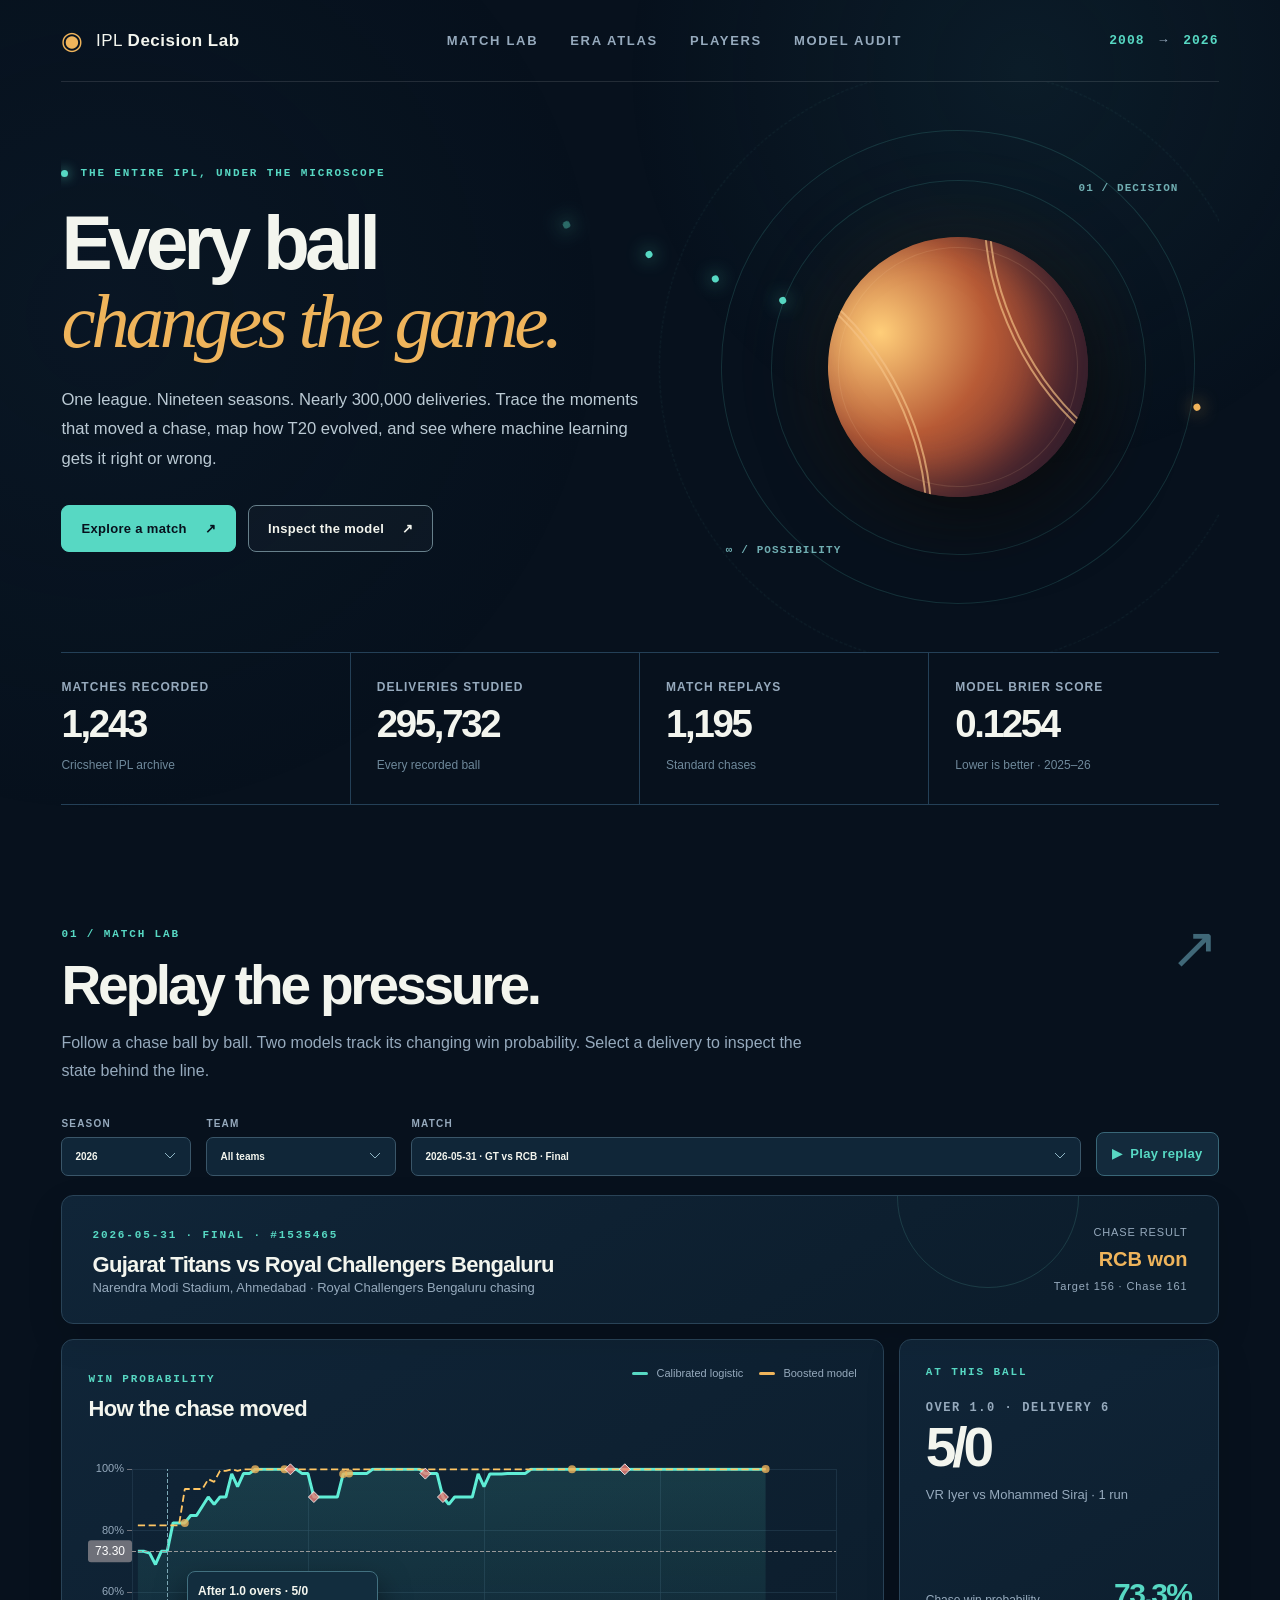
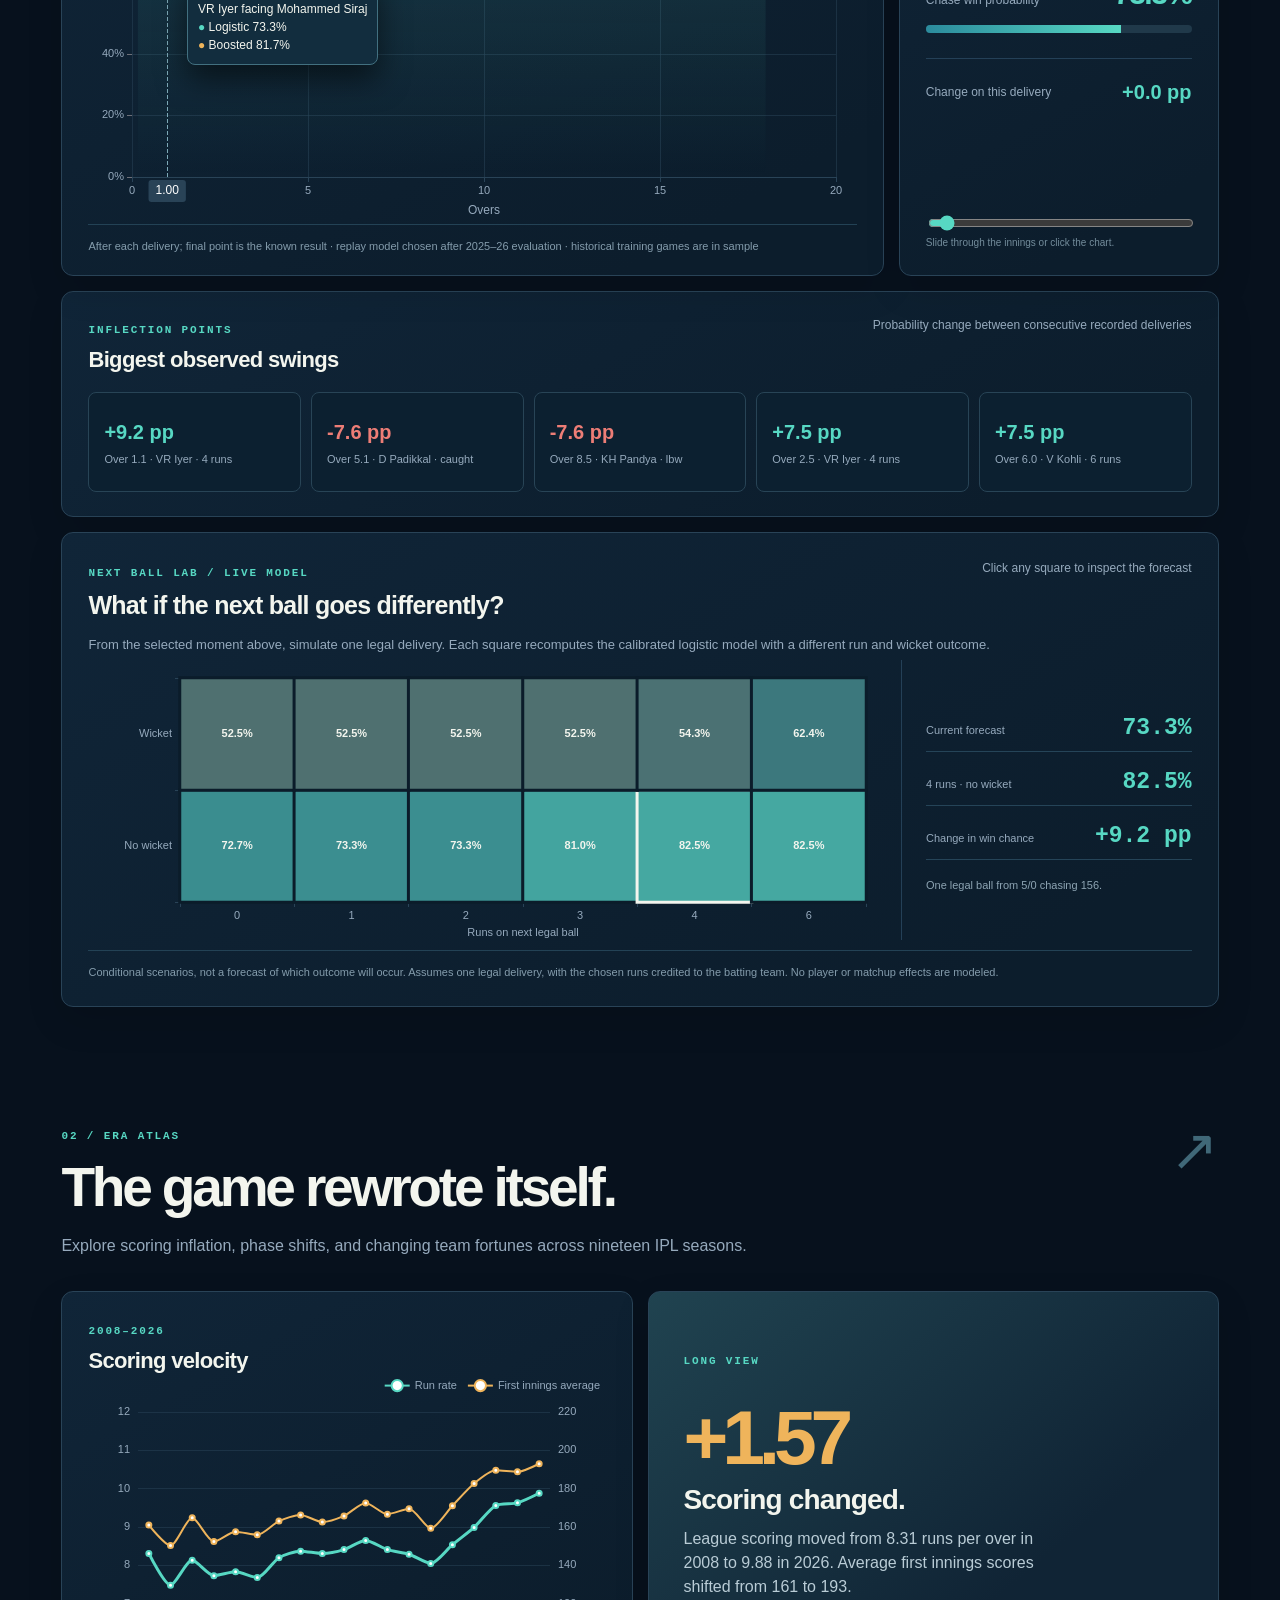
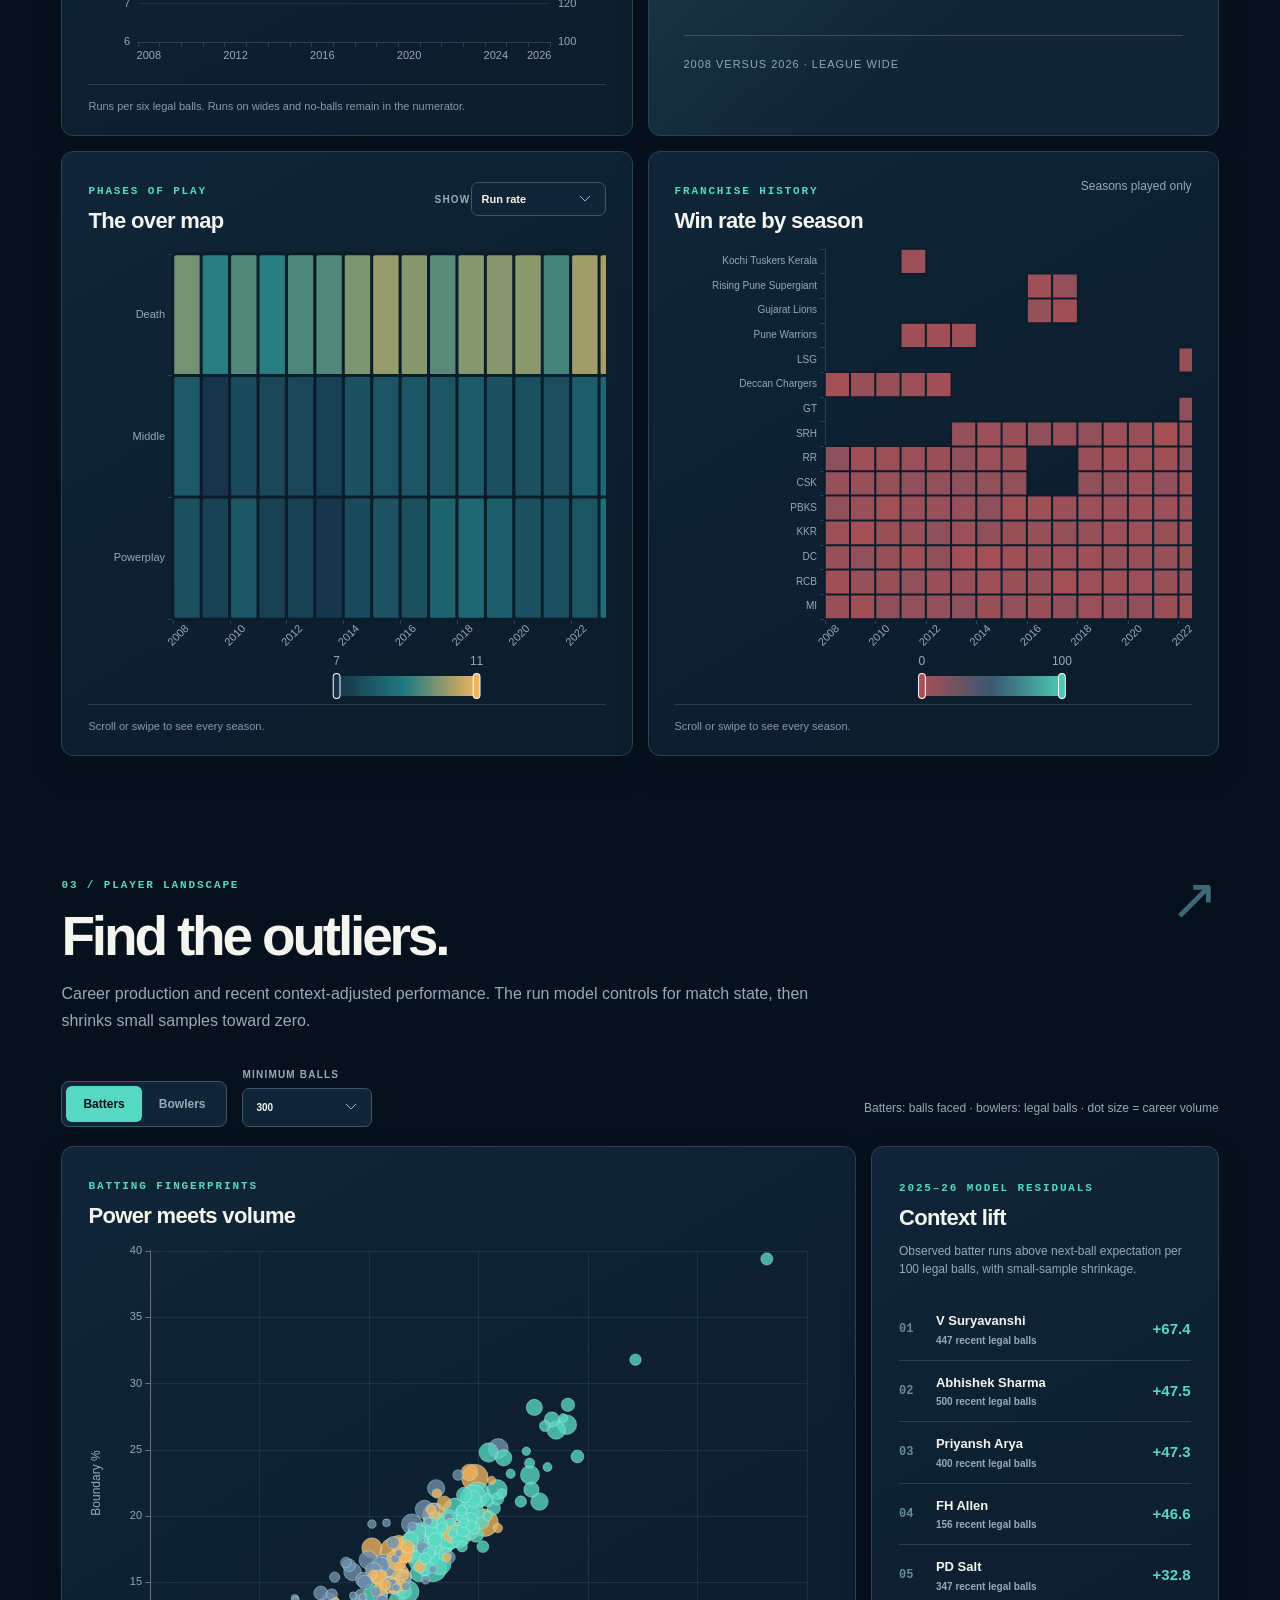
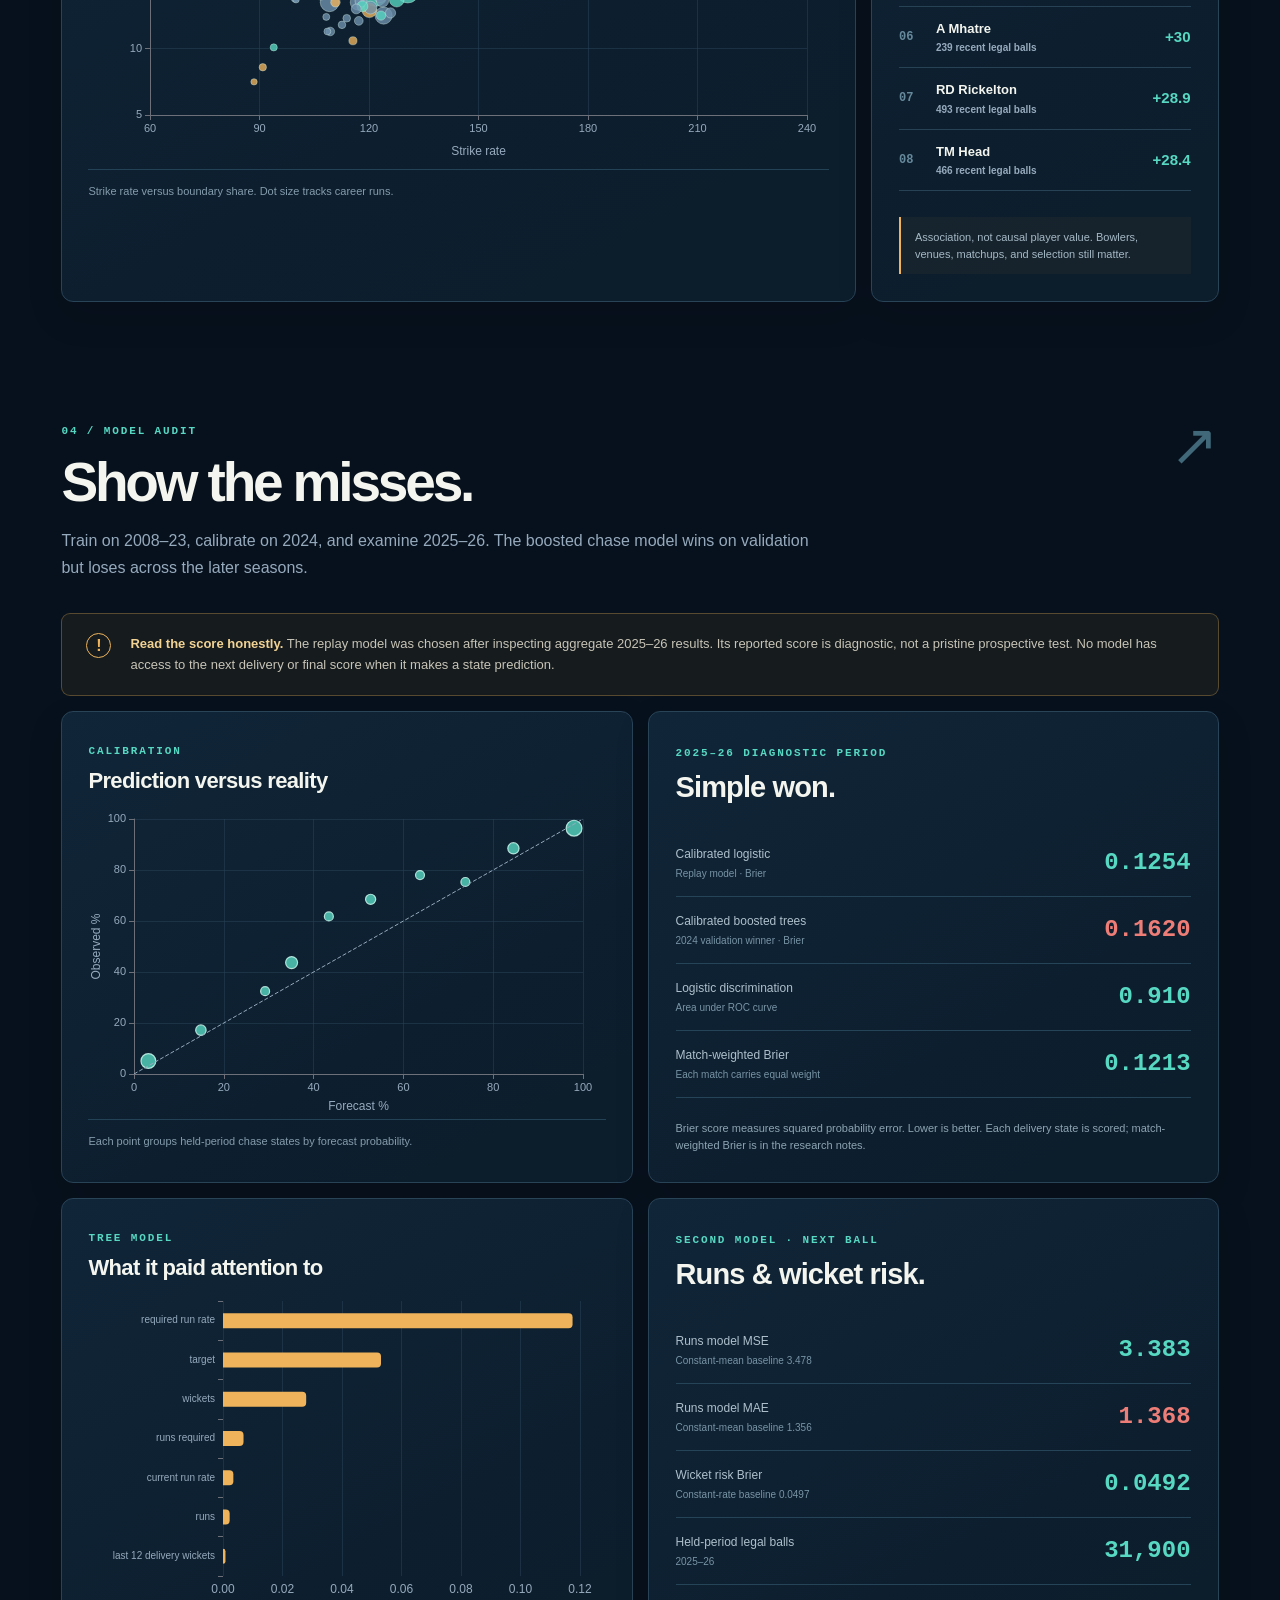
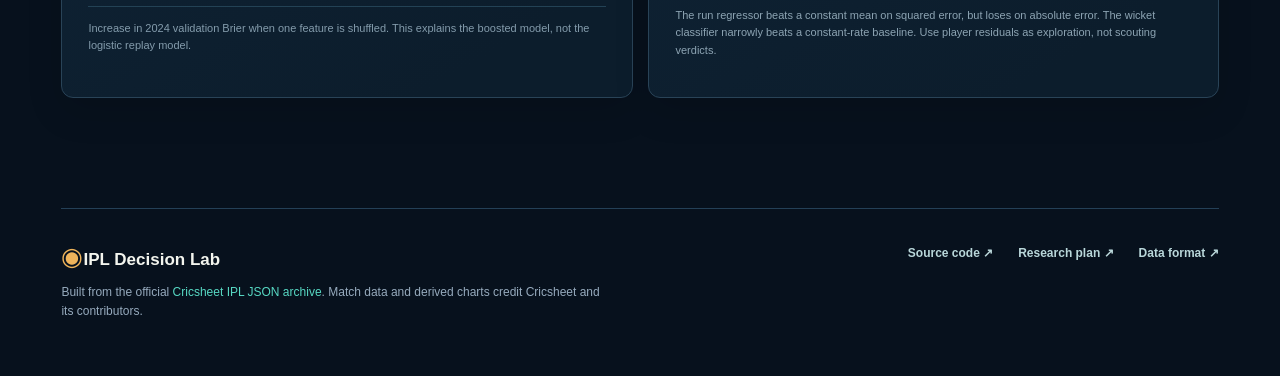
==== commit c6327d1e: "Make atlas and audit charts readable at tablet widths" ====
--- a/docs/index.html
+++ b/docs/index.html
@@ -1,14 +1,14 @@
 <!doctype html>
-<html lang="en" data-build="08f7e0ef41f8c10f">
+<html lang="en" data-build="f7d408729f5c09f6">
 <head>
   <meta charset="utf-8">
   <meta name="viewport" content="width=device-width, initial-scale=1">
   <meta name="theme-color" content="#07111d">
   <meta name="description" content="Explore every IPL season, ball by ball, with honest machine learning and interactive match replays.">
   <title>IPL Decision Lab | Every ball changes the game</title>
-  <link rel="stylesheet" href="./styles.css?v=08f7e0ef41f8c10f">
-  <script src="./vendor/echarts.min.js?v=08f7e0ef41f8c10f" defer></script>
-  <script src="./app.js?v=08f7e0ef41f8c10f" defer></script>
+  <link rel="stylesheet" href="./styles.css?v=f7d408729f5c09f6">
+  <script src="./vendor/echarts.min.js?v=f7d408729f5c09f6" defer></script>
+  <script src="./app.js?v=f7d408729f5c09f6" defer></script>
 </head>
 <body>
   <div class="site-shell">
@@ -83,8 +83,8 @@
         <div class="atlas-grid">
           <div class="card chart-card wide"><div class="card-top"><div><span class="card-kicker">2008–2026</span><h3>Scoring velocity</h3></div></div><div id="eraChart" class="chart atlas-chart" role="img" aria-label="Season scoring trend chart"></div><div class="chart-caption">Runs per six legal balls. Runs on wides and no-balls remain in the numerator.</div></div>
           <div class="card insight-card"><span class="card-kicker">LONG VIEW</span><div class="insight-value" id="eraChange">—</div><h3>Scoring changed.</h3><p id="eraNarrative">Loading...</p><div class="insight-rule"></div><span class="microcopy">2008 versus 2026 · league wide</span></div>
-          <div class="card chart-card"><div class="card-top"><div><span class="card-kicker">PHASES OF PLAY</span><h3>The over map</h3></div><label class="inline-select">Show<select id="phaseMetric"><option value="run_rate">Run rate</option><option value="boundary_pct">Boundary %</option><option value="wicket_pct">Wicket %</option></select></label></div><div class="chart-scroll"><div id="phaseChart" class="chart heat-chart" role="img" aria-label="Season by innings phase heatmap"></div></div><div class="chart-caption mobile-scroll-hint">Swipe the chart to see every season.</div></div>
-          <div class="card chart-card"><div class="card-top"><div><span class="card-kicker">FRANCHISE HISTORY</span><h3>Win rate by season</h3></div><span class="muted">Seasons played only</span></div><div class="chart-scroll"><div id="teamChart" class="chart heat-chart" role="img" aria-label="Team win rate heatmap"></div></div><div class="chart-caption mobile-scroll-hint">Swipe the chart to see every season.</div></div>
+          <div class="card chart-card"><div class="card-top"><div><span class="card-kicker">PHASES OF PLAY</span><h3>The over map</h3></div><label class="inline-select">Show<select id="phaseMetric"><option value="run_rate">Run rate</option><option value="boundary_pct">Boundary %</option><option value="wicket_pct">Wicket %</option></select></label></div><div class="chart-scroll"><div id="phaseChart" class="chart heat-chart" role="img" aria-label="Season by innings phase heatmap"></div></div><div class="chart-caption mobile-scroll-hint">Scroll or swipe to see every season.</div></div>
+          <div class="card chart-card"><div class="card-top"><div><span class="card-kicker">FRANCHISE HISTORY</span><h3>Win rate by season</h3></div><span class="muted">Seasons played only</span></div><div class="chart-scroll"><div id="teamChart" class="chart heat-chart" role="img" aria-label="Team win rate heatmap"></div></div><div class="chart-caption mobile-scroll-hint">Scroll or swipe to see every season.</div></div>
         </div>
       </section>
 
--- a/docs/styles.css
+++ b/docs/styles.css
@@ -19,3 +19,7 @@
 @media(max-width:420px){.scenario-card{padding:19px}.scenario-readout{grid-template-columns:1fr;gap:10px}.scenario-readout p{grid-column:auto}}
 .scenario-plot{position:relative;min-width:0}.scenario-end{position:absolute;inset:0;display:grid;place-items:center;padding:24px;text-align:center;border:1px dashed var(--line);border-radius:8px;color:var(--muted);font-size:13px;line-height:1.6;background:#0c2030}.scenario-end[hidden]{display:none}.chart-scroll{width:100%;overflow-x:auto;overflow-y:hidden}.mobile-scroll-hint{display:none}
 @media(max-width:760px){.chart-scroll .heat-chart{min-width:640px}.mobile-scroll-hint{display:block}.scenario-chart{height:400px}}
+.button:disabled{opacity:.45;cursor:not-allowed}.button:disabled:hover{transform:none;border-color:#67808b}
+@media(max-width:1100px){.atlas-grid,.audit-grid{grid-template-columns:1fr}.atlas-grid .wide{grid-column:auto}.insight-card{min-height:300px}}
+.chart-scroll .heat-chart{min-width:640px}
+@media(max-width:1540px){.mobile-scroll-hint{display:block}}
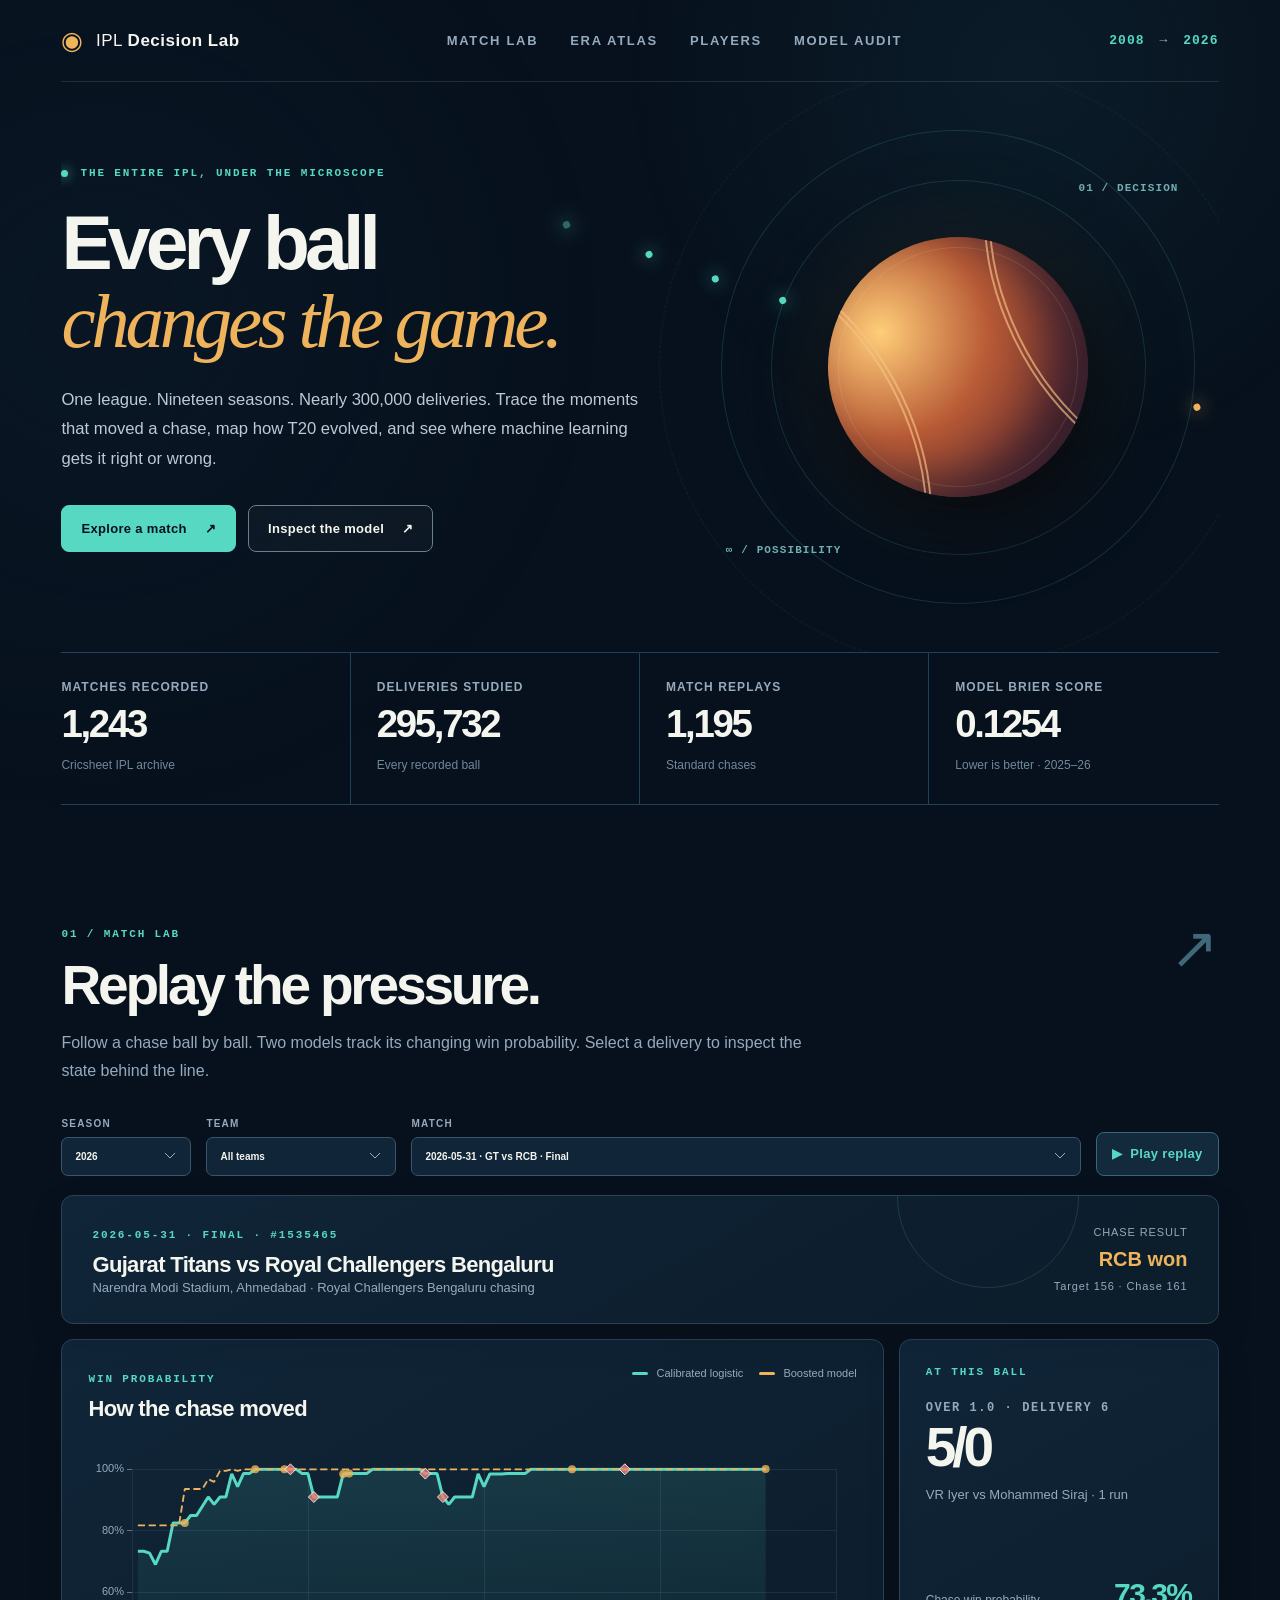
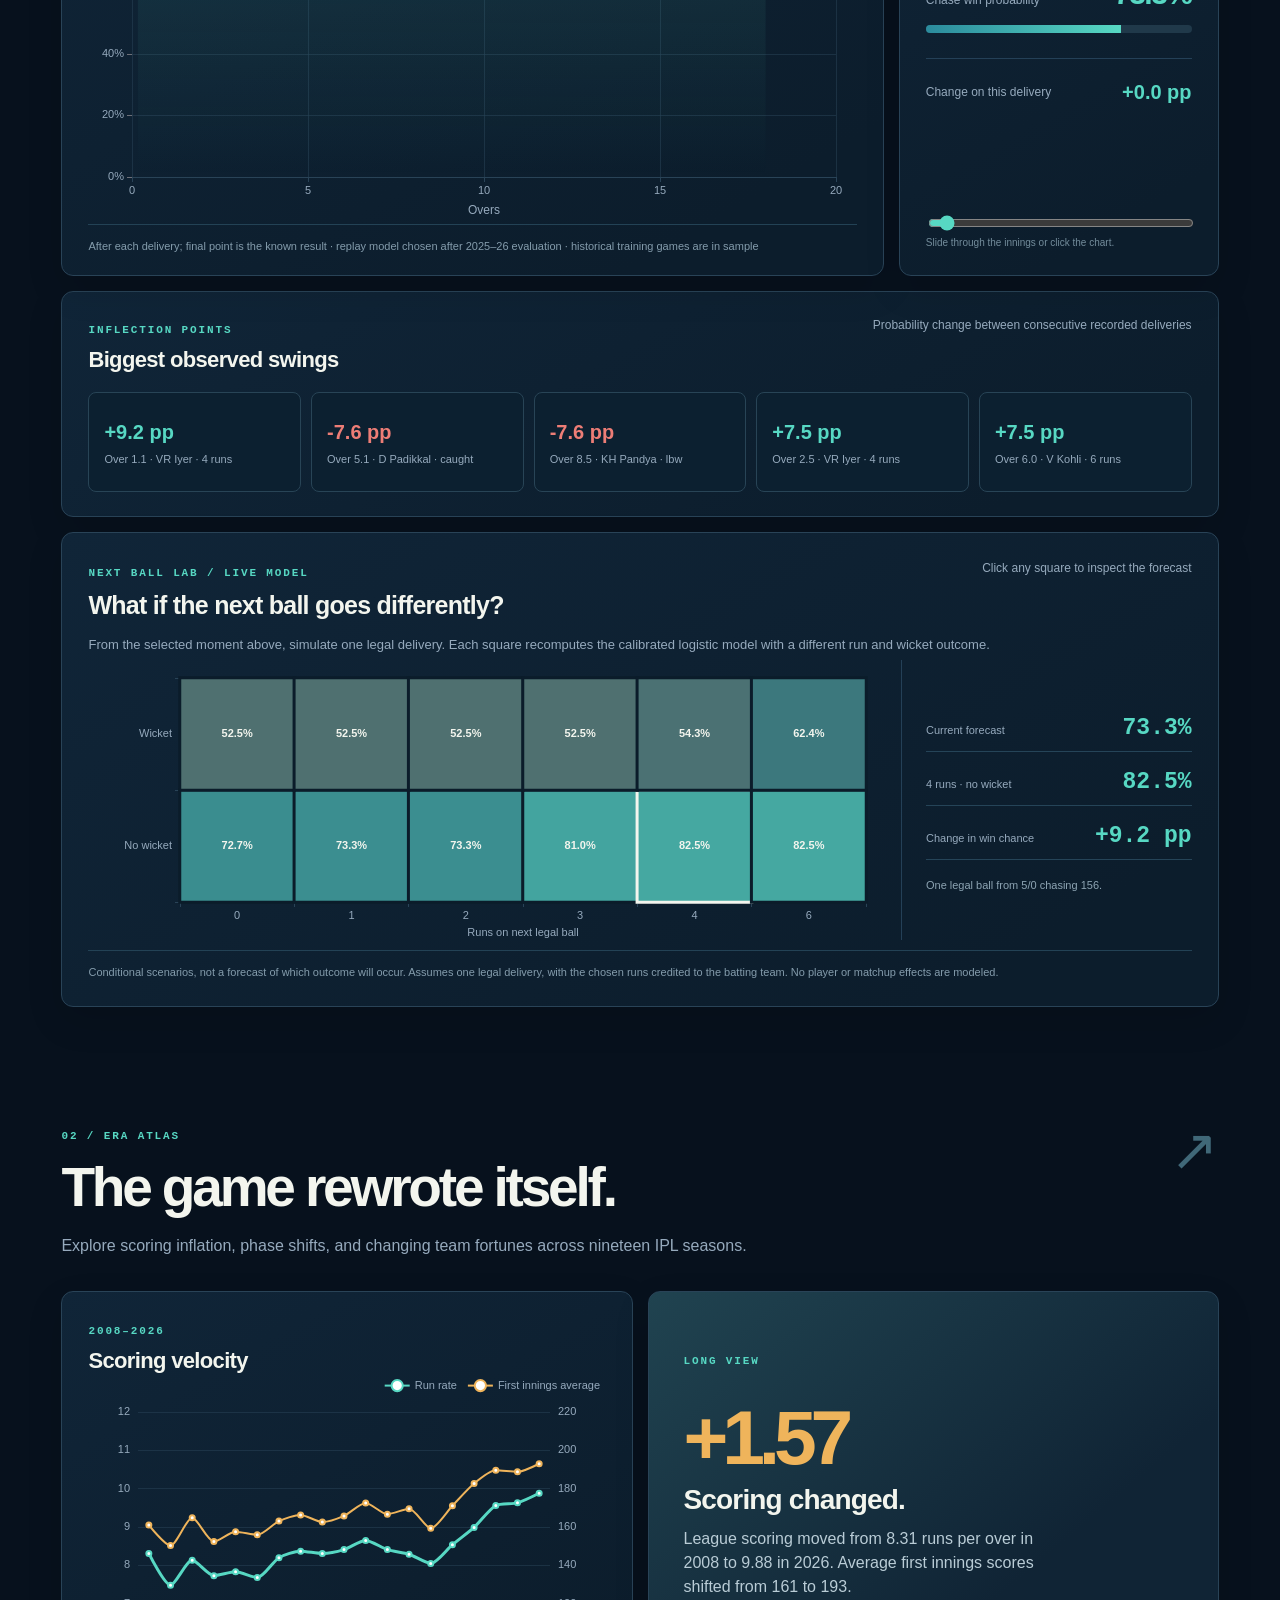
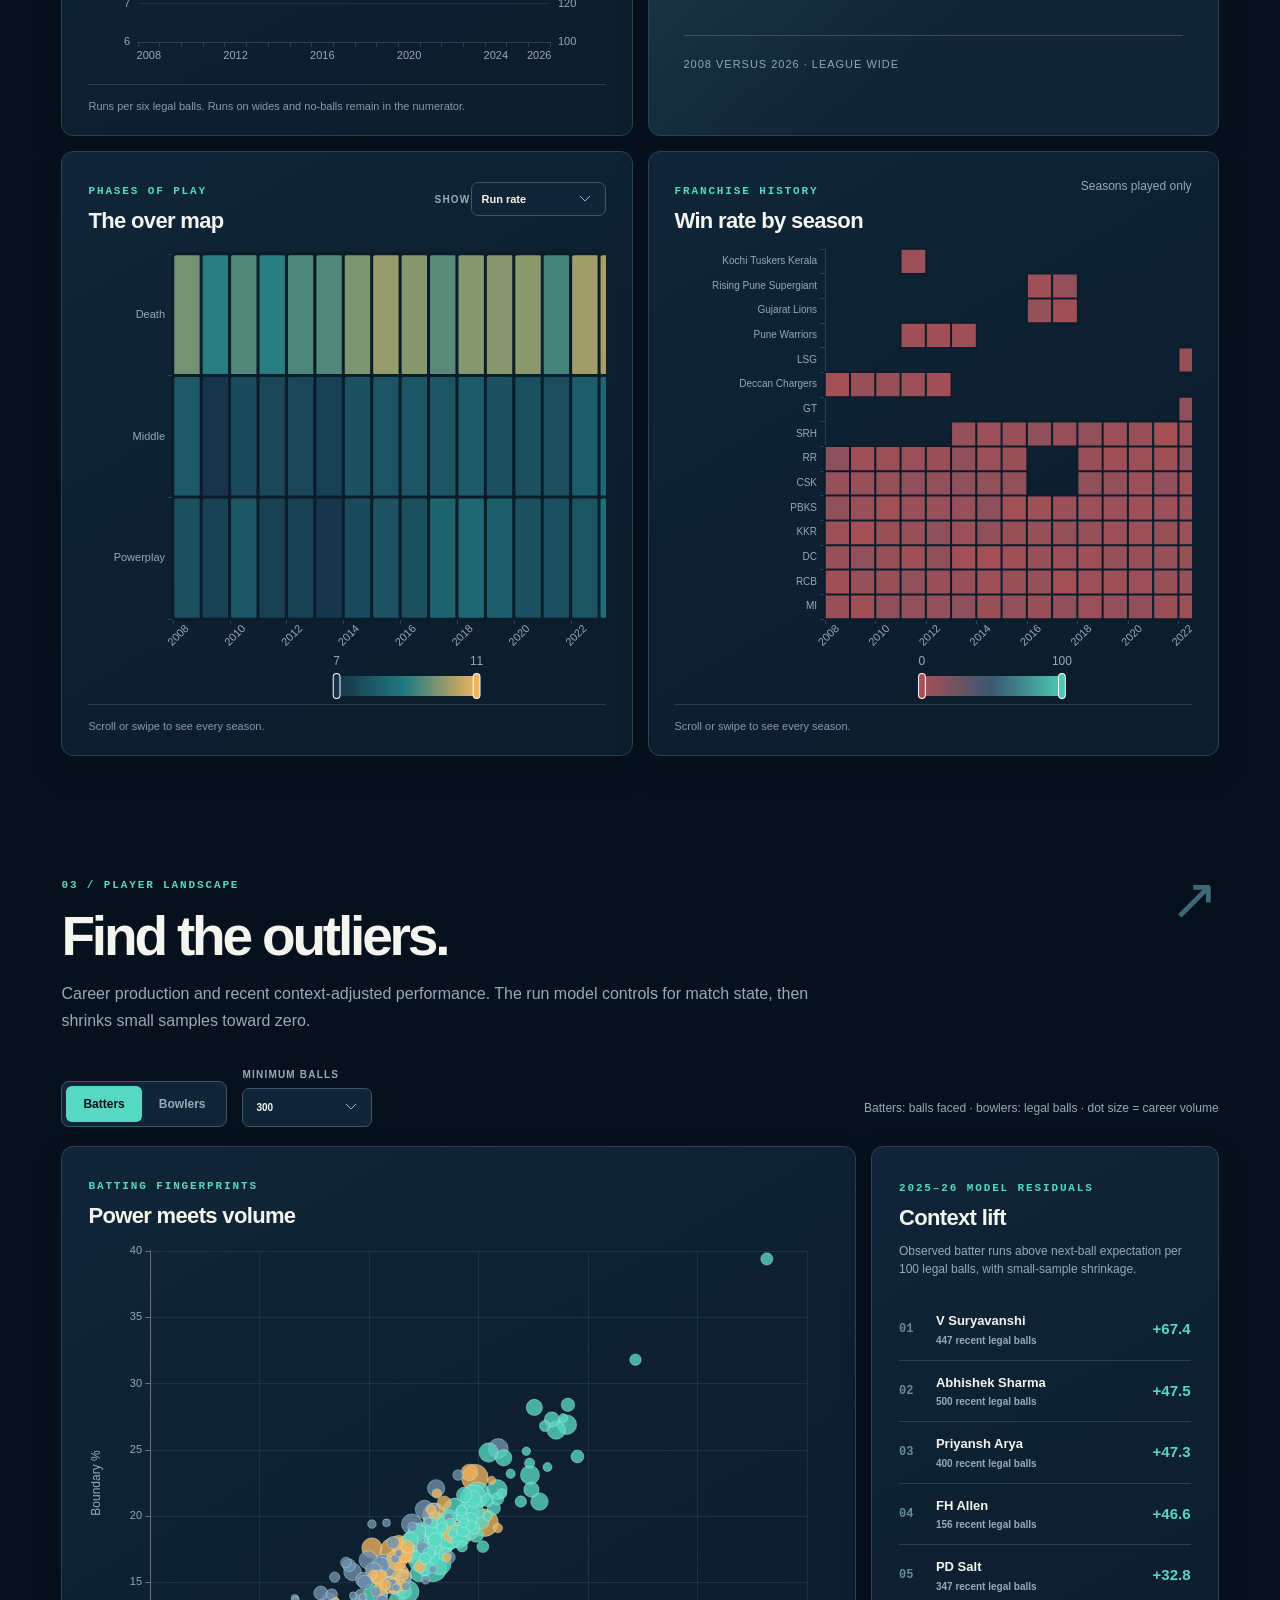
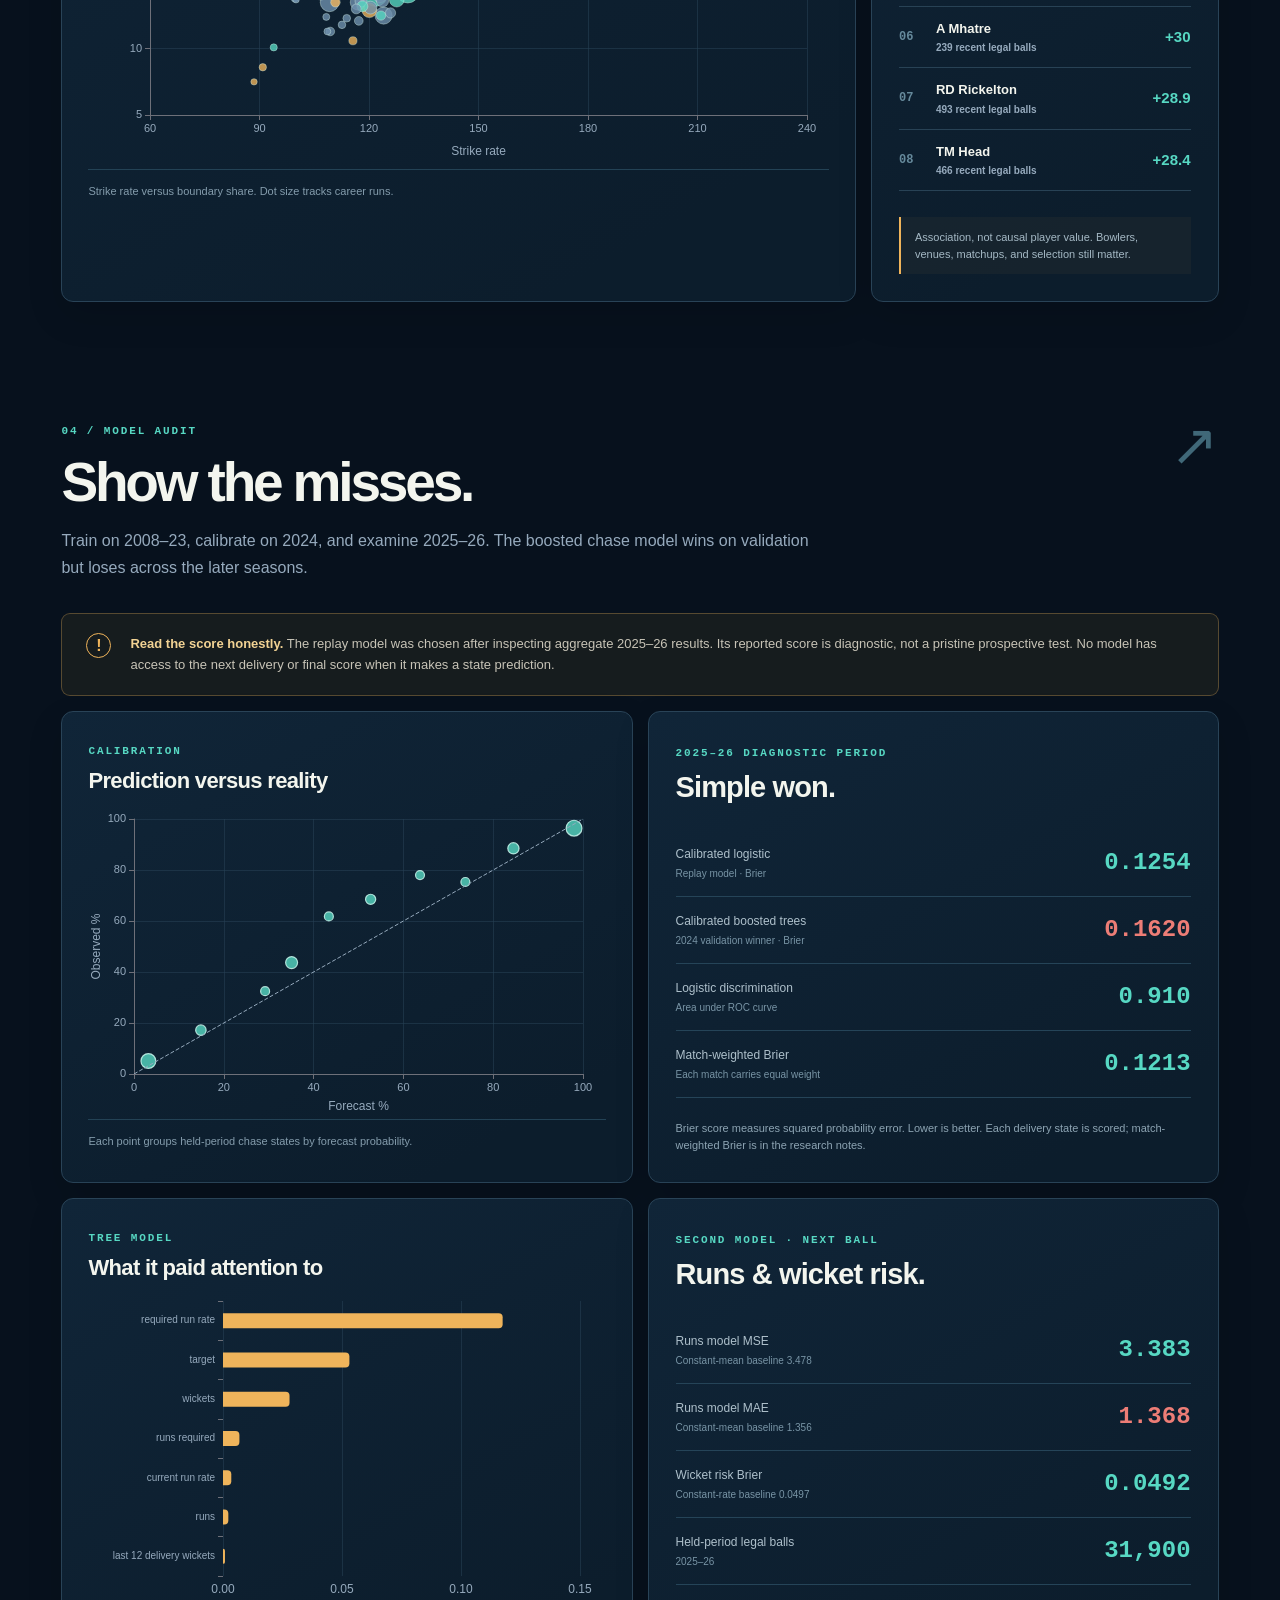
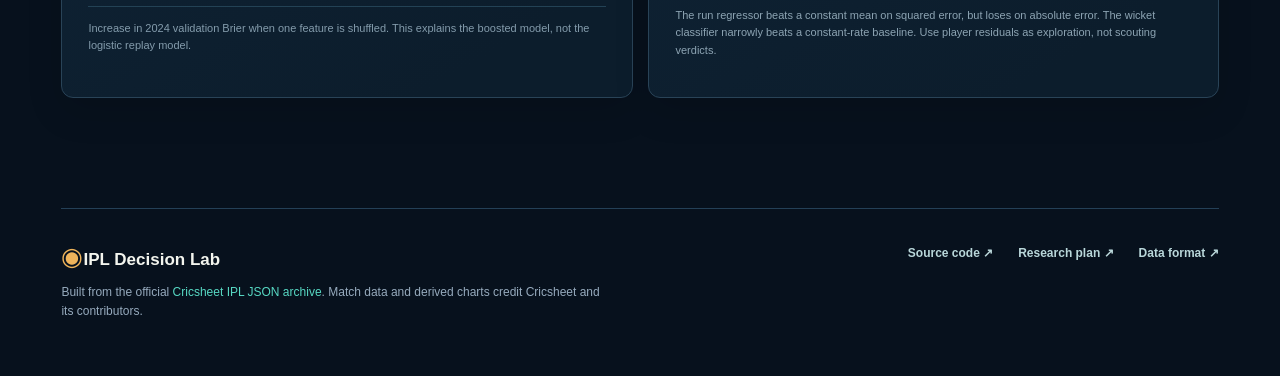
==== commit 6884171d: "Fix mobile replay tooltip and audit chart labels" ====
--- a/docs/index.html
+++ b/docs/index.html
@@ -1,14 +1,14 @@
 <!doctype html>
-<html lang="en" data-build="f7d408729f5c09f6">
+<html lang="en" data-build="967b4c8fd891076a">
 <head>
   <meta charset="utf-8">
   <meta name="viewport" content="width=device-width, initial-scale=1">
   <meta name="theme-color" content="#07111d">
   <meta name="description" content="Explore every IPL season, ball by ball, with honest machine learning and interactive match replays.">
   <title>IPL Decision Lab | Every ball changes the game</title>
-  <link rel="stylesheet" href="./styles.css?v=f7d408729f5c09f6">
-  <script src="./vendor/echarts.min.js?v=f7d408729f5c09f6" defer></script>
-  <script src="./app.js?v=f7d408729f5c09f6" defer></script>
+  <link rel="stylesheet" href="./styles.css?v=967b4c8fd891076a">
+  <script src="./vendor/echarts.min.js?v=967b4c8fd891076a" defer></script>
+  <script src="./app.js?v=967b4c8fd891076a" defer></script>
 </head>
 <body>
   <div class="site-shell">
--- a/docs/styles.css
+++ b/docs/styles.css
@@ -23,3 +23,4 @@
 @media(max-width:1100px){.atlas-grid,.audit-grid{grid-template-columns:1fr}.atlas-grid .wide{grid-column:auto}.insight-card{min-height:300px}}
 .chart-scroll .heat-chart{min-width:640px}
 @media(max-width:1540px){.mobile-scroll-hint{display:block}}
+@media(max-width:760px){.filter-bar .match-filter{order:0}.filter-bar #playButton{order:1}}
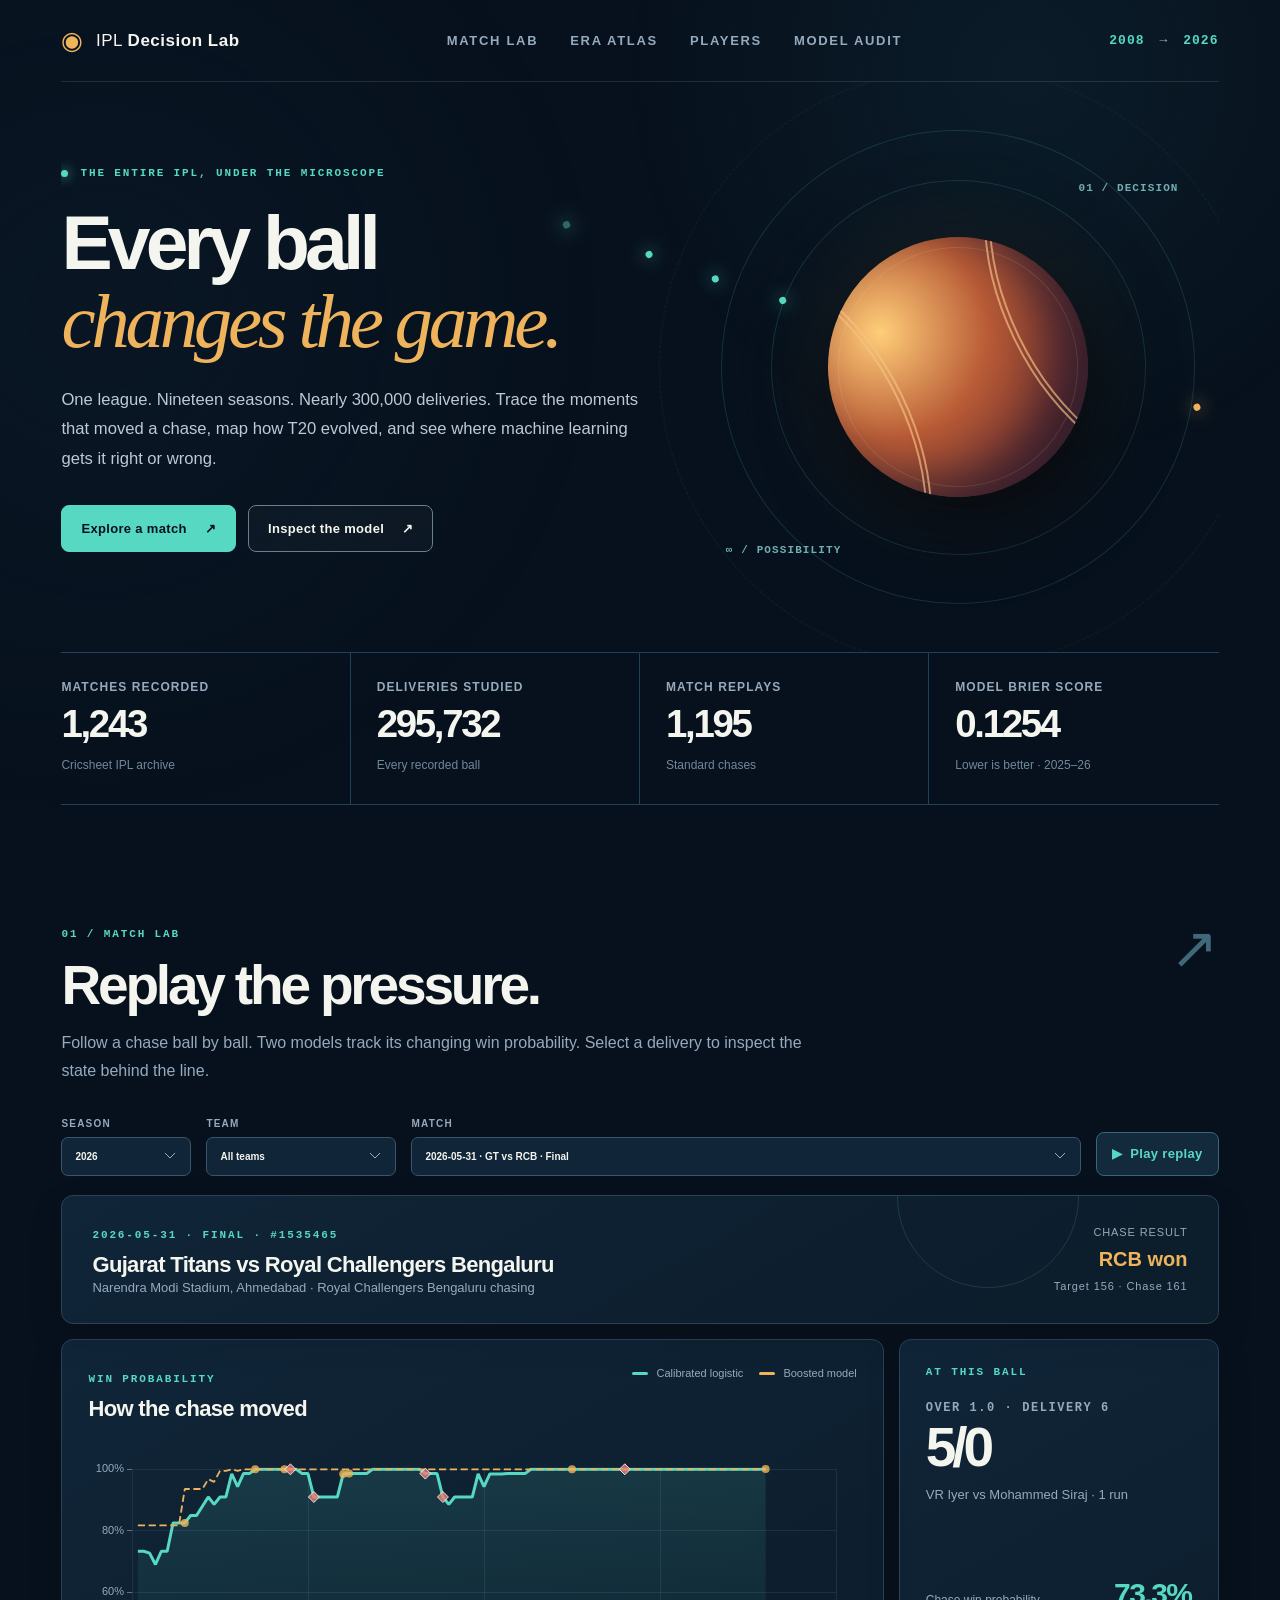
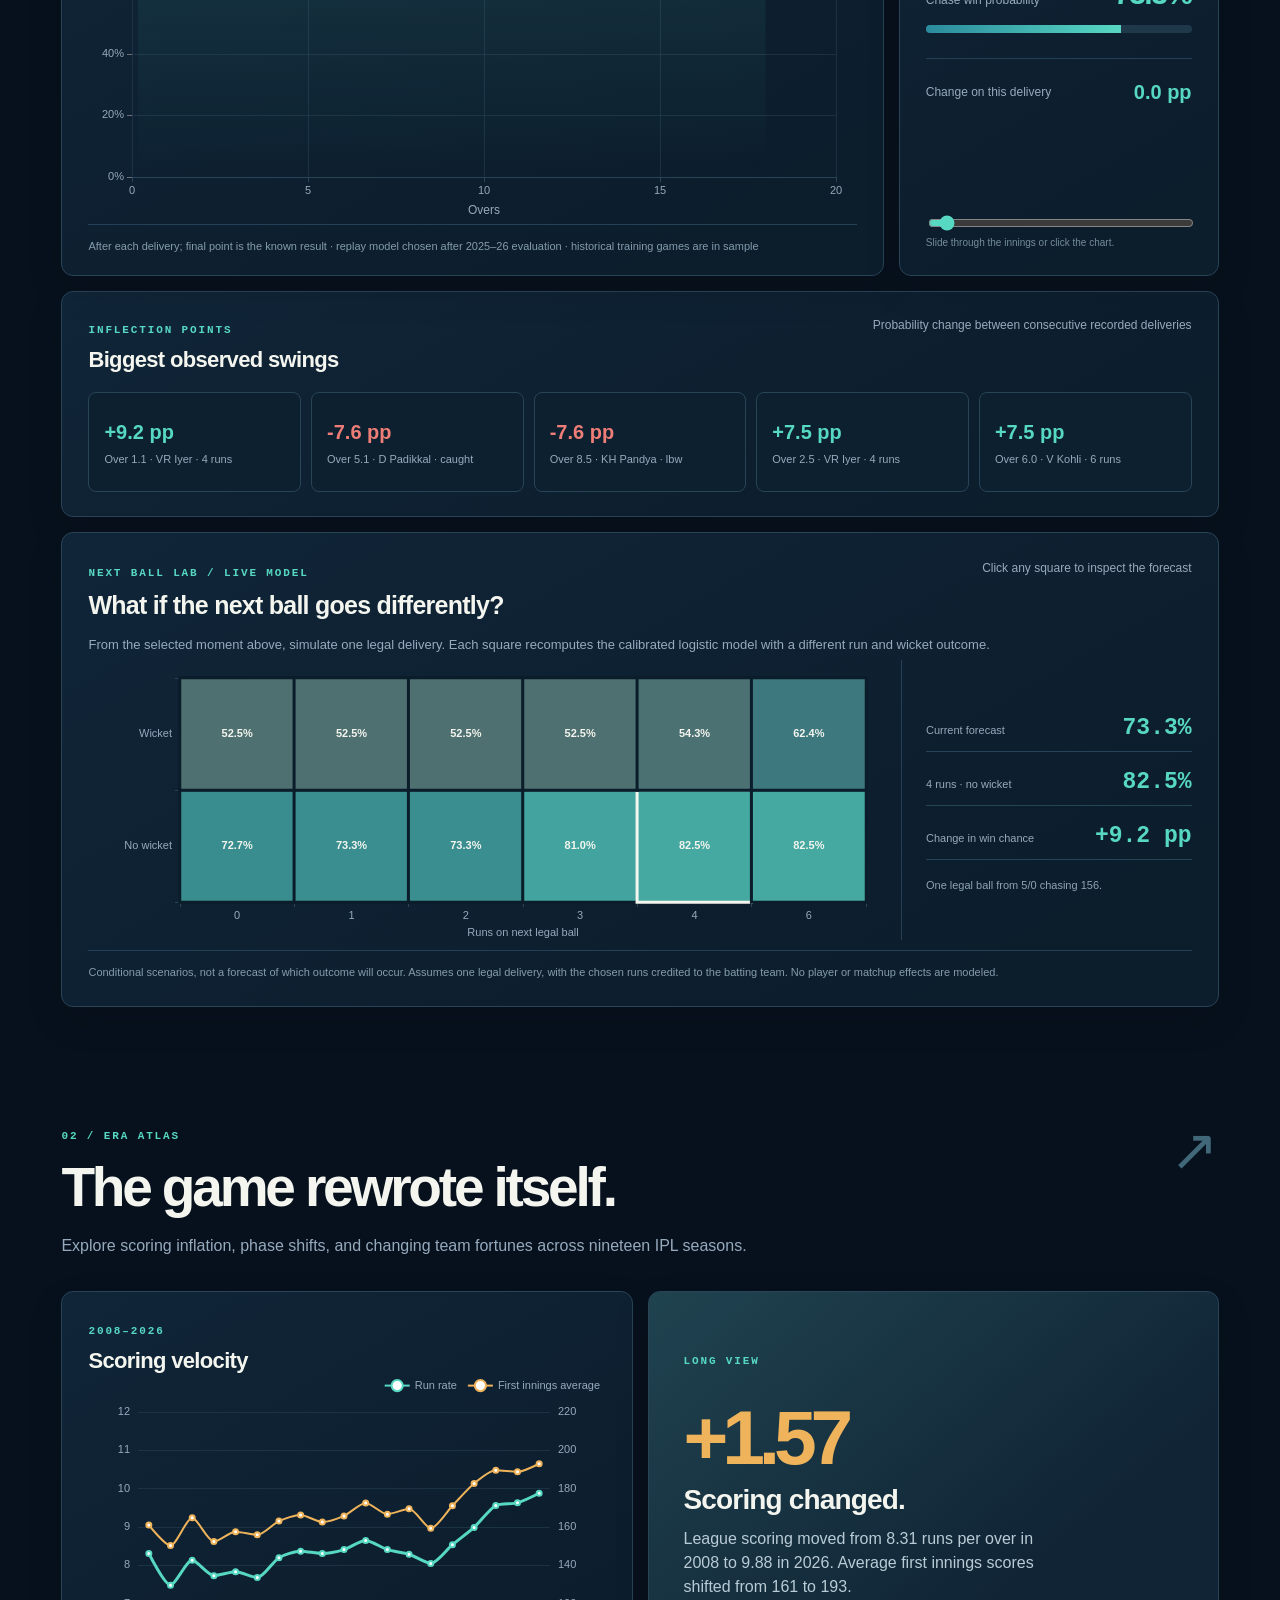
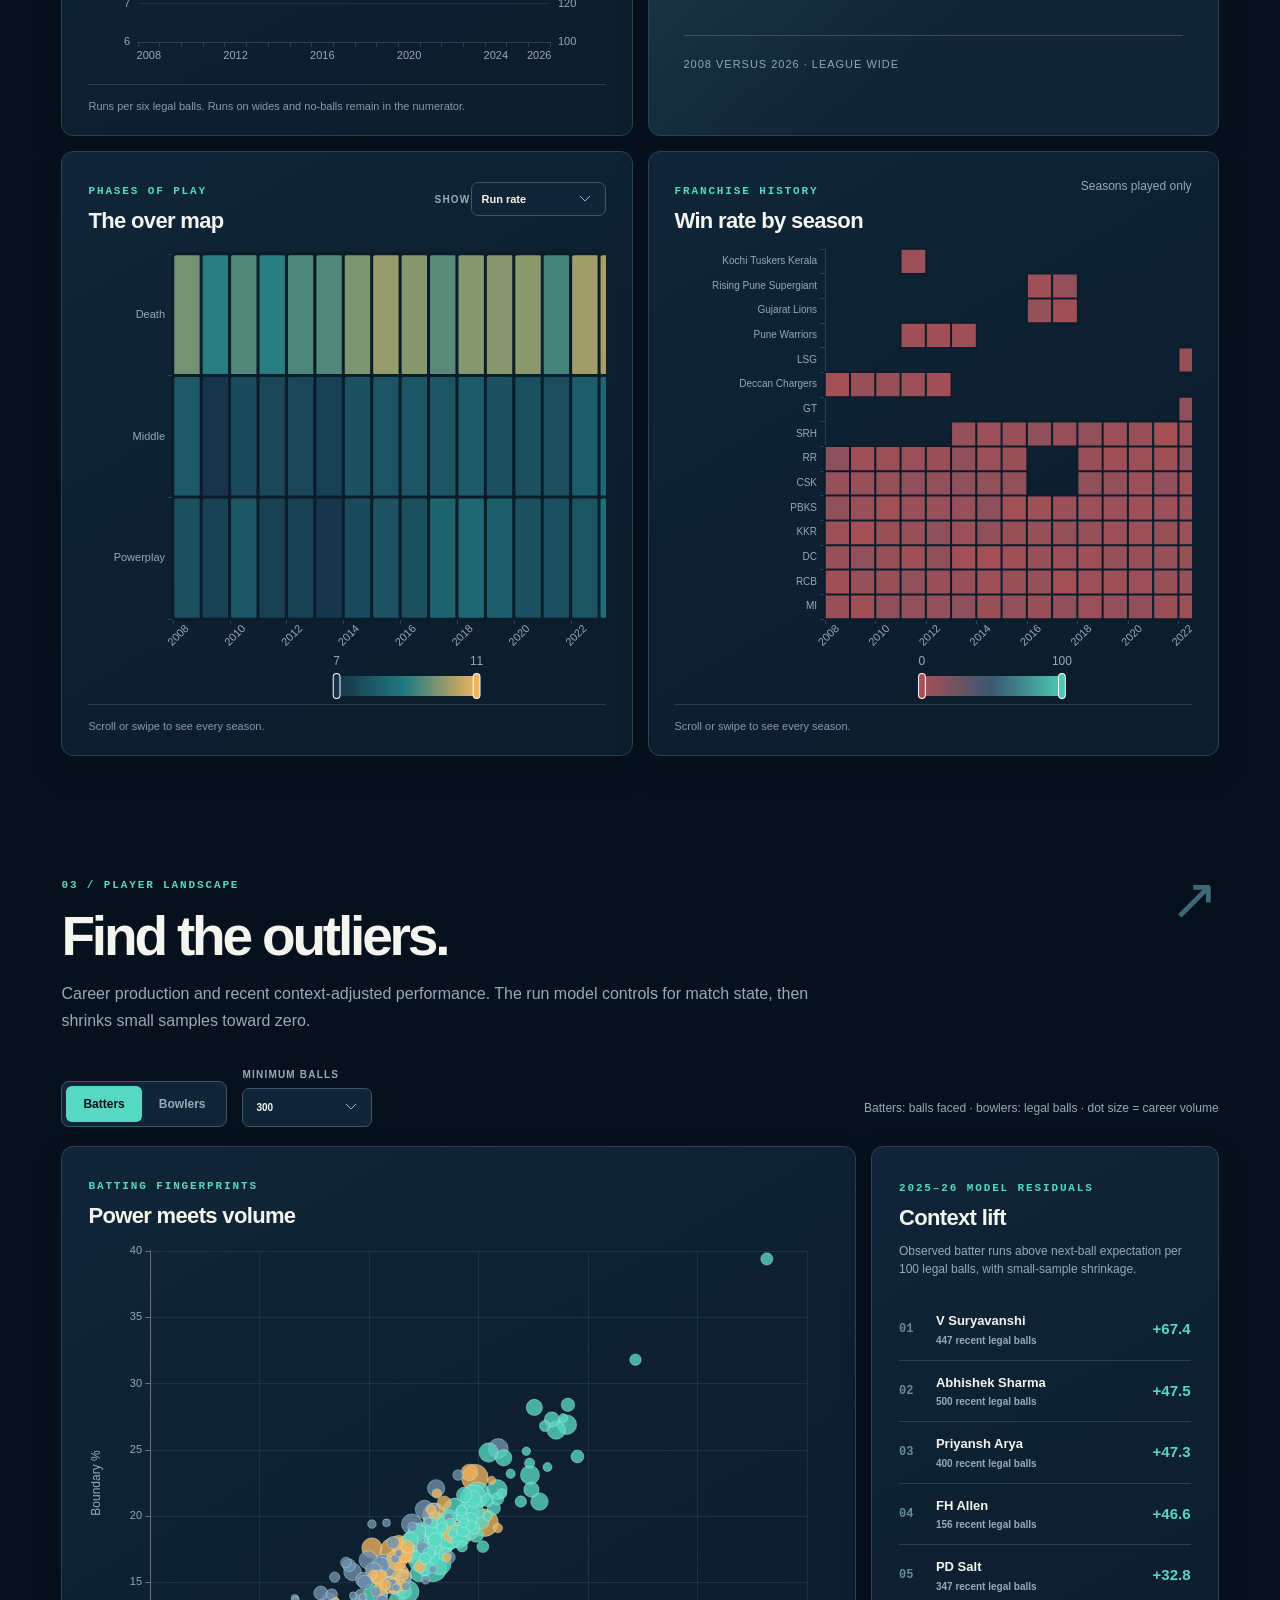
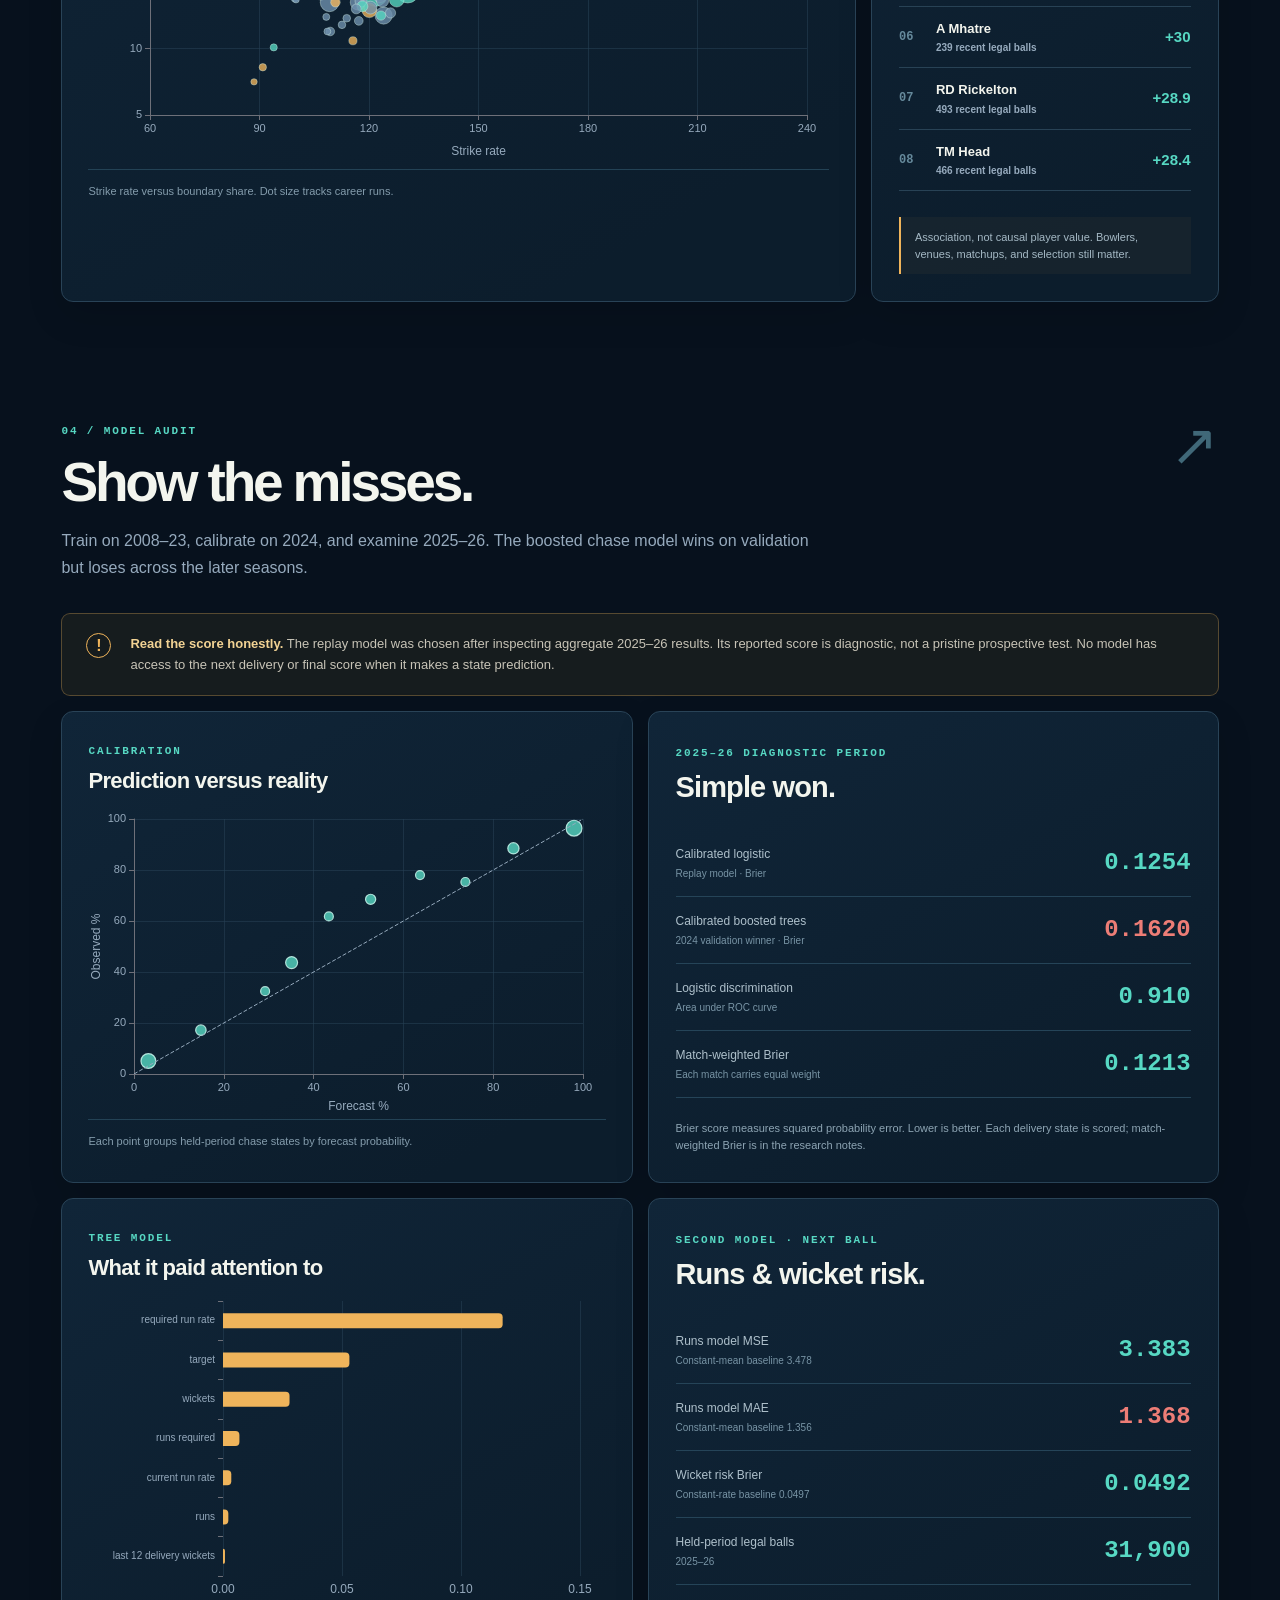
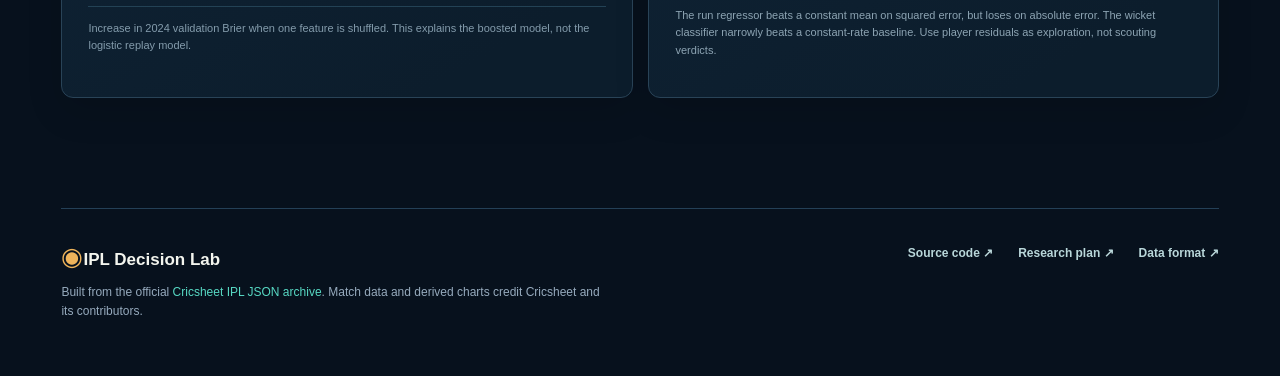
==== commit 2d7606a7: "Avoid negative zero in replay swing labels" ====
--- a/docs/index.html
+++ b/docs/index.html
@@ -1,14 +1,14 @@
 <!doctype html>
-<html lang="en" data-build="967b4c8fd891076a">
+<html lang="en" data-build="0f54f55a8c9ed24b">
 <head>
   <meta charset="utf-8">
   <meta name="viewport" content="width=device-width, initial-scale=1">
   <meta name="theme-color" content="#07111d">
   <meta name="description" content="Explore every IPL season, ball by ball, with honest machine learning and interactive match replays.">
   <title>IPL Decision Lab | Every ball changes the game</title>
-  <link rel="stylesheet" href="./styles.css?v=967b4c8fd891076a">
-  <script src="./vendor/echarts.min.js?v=967b4c8fd891076a" defer></script>
-  <script src="./app.js?v=967b4c8fd891076a" defer></script>
+  <link rel="stylesheet" href="./styles.css?v=0f54f55a8c9ed24b">
+  <script src="./vendor/echarts.min.js?v=0f54f55a8c9ed24b" defer></script>
+  <script src="./app.js?v=0f54f55a8c9ed24b" defer></script>
 </head>
 <body>
   <div class="site-shell">
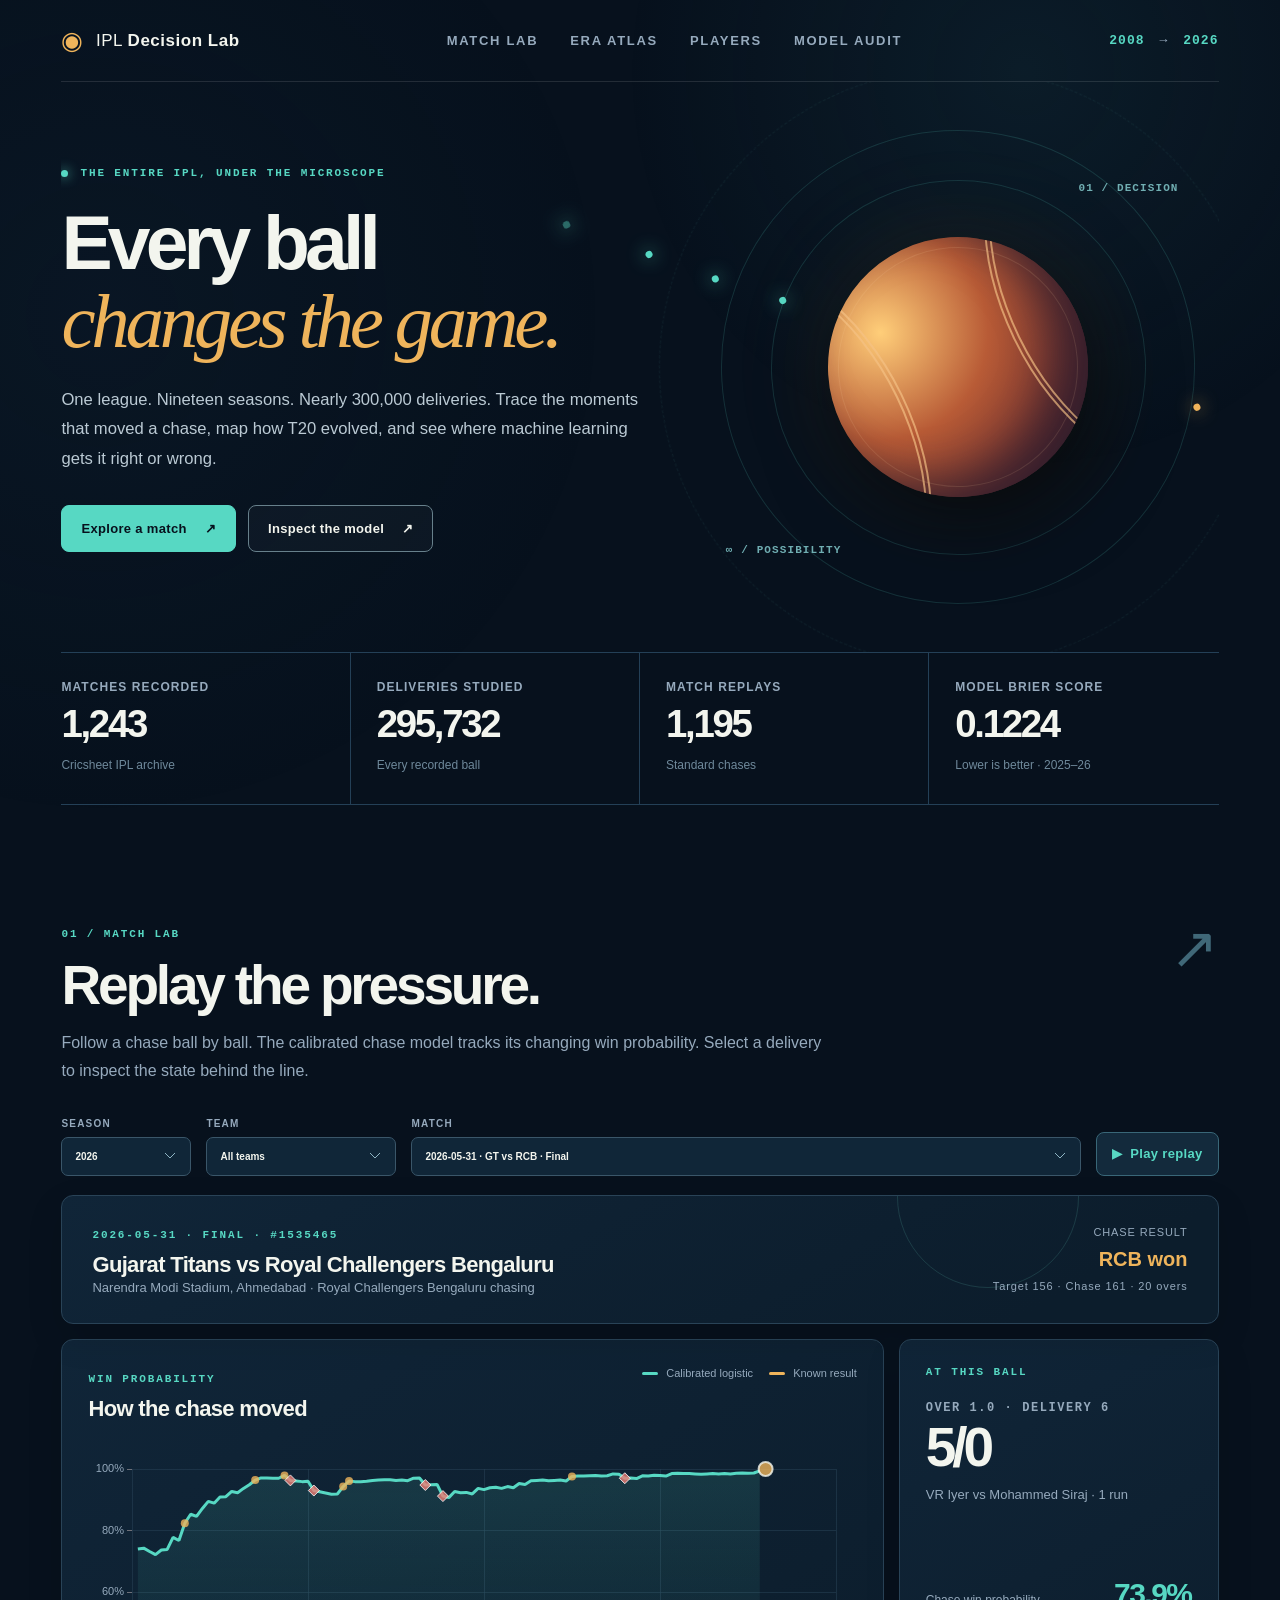
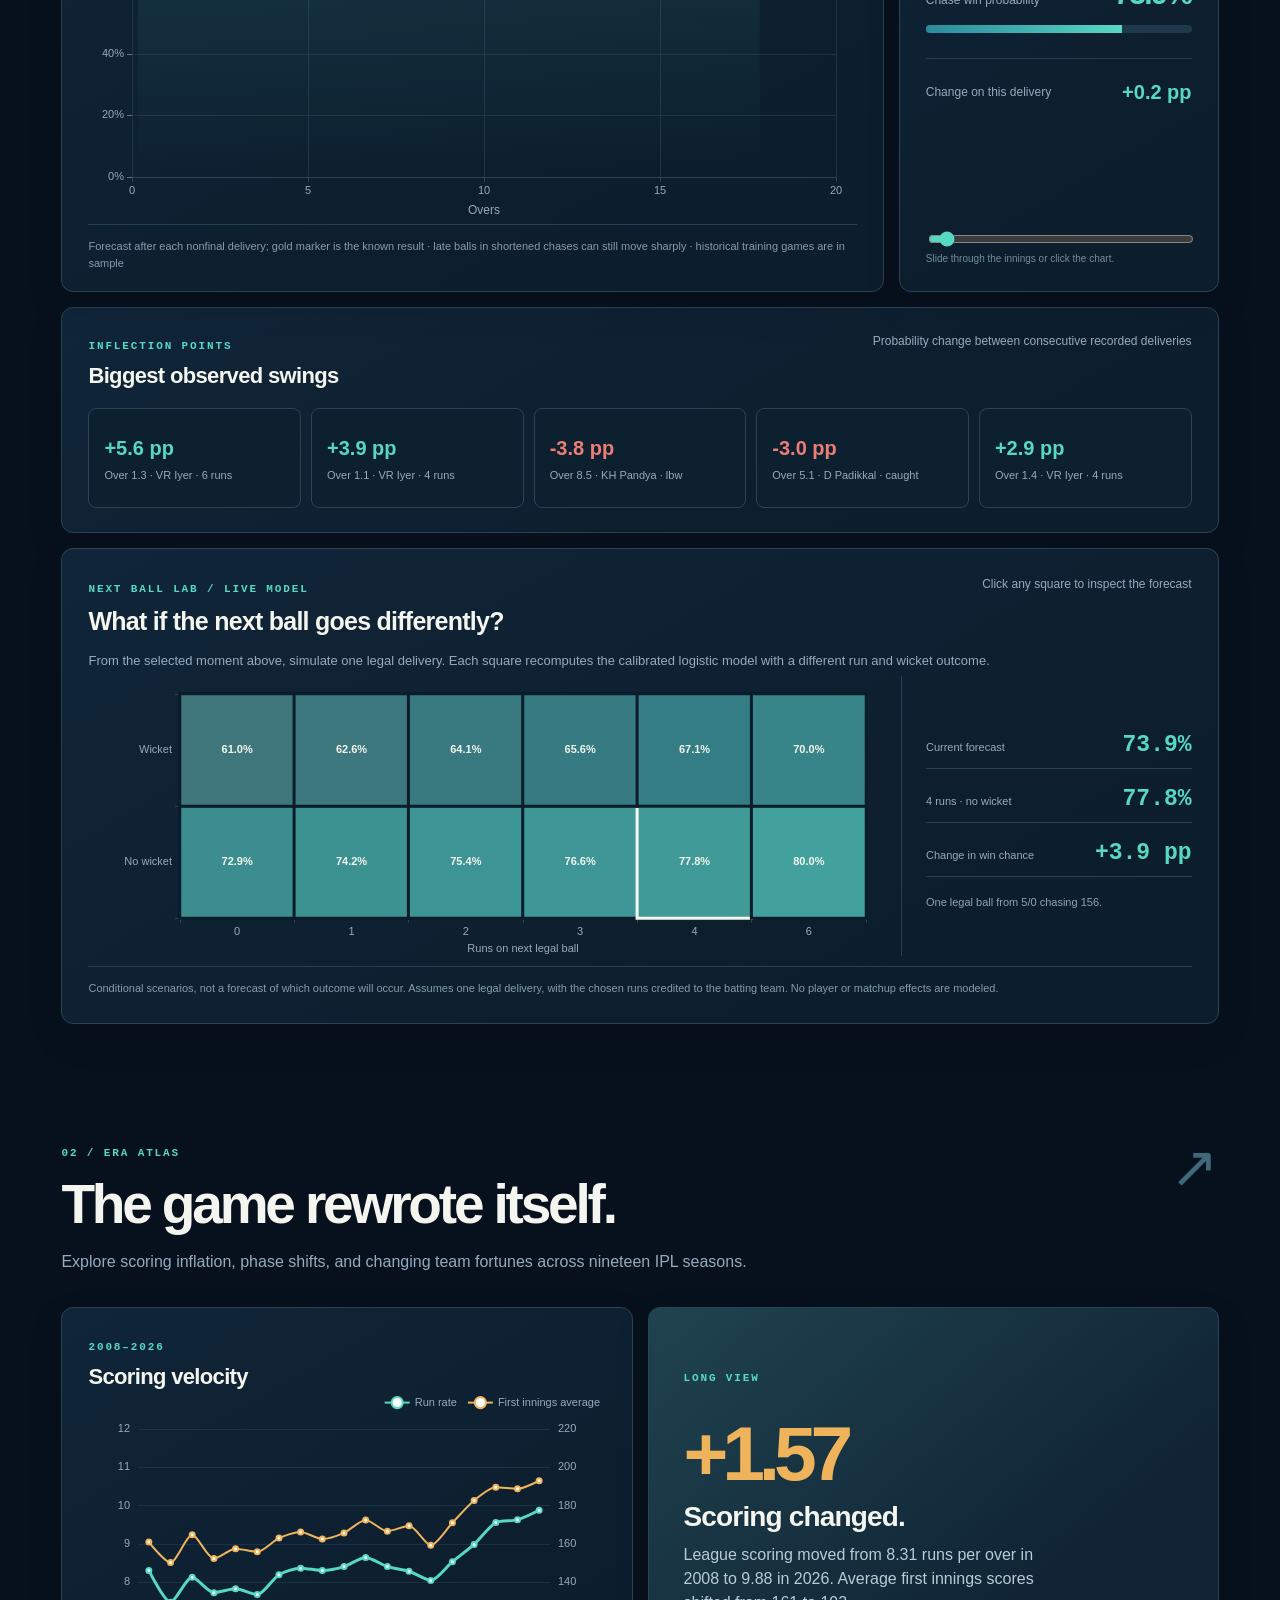
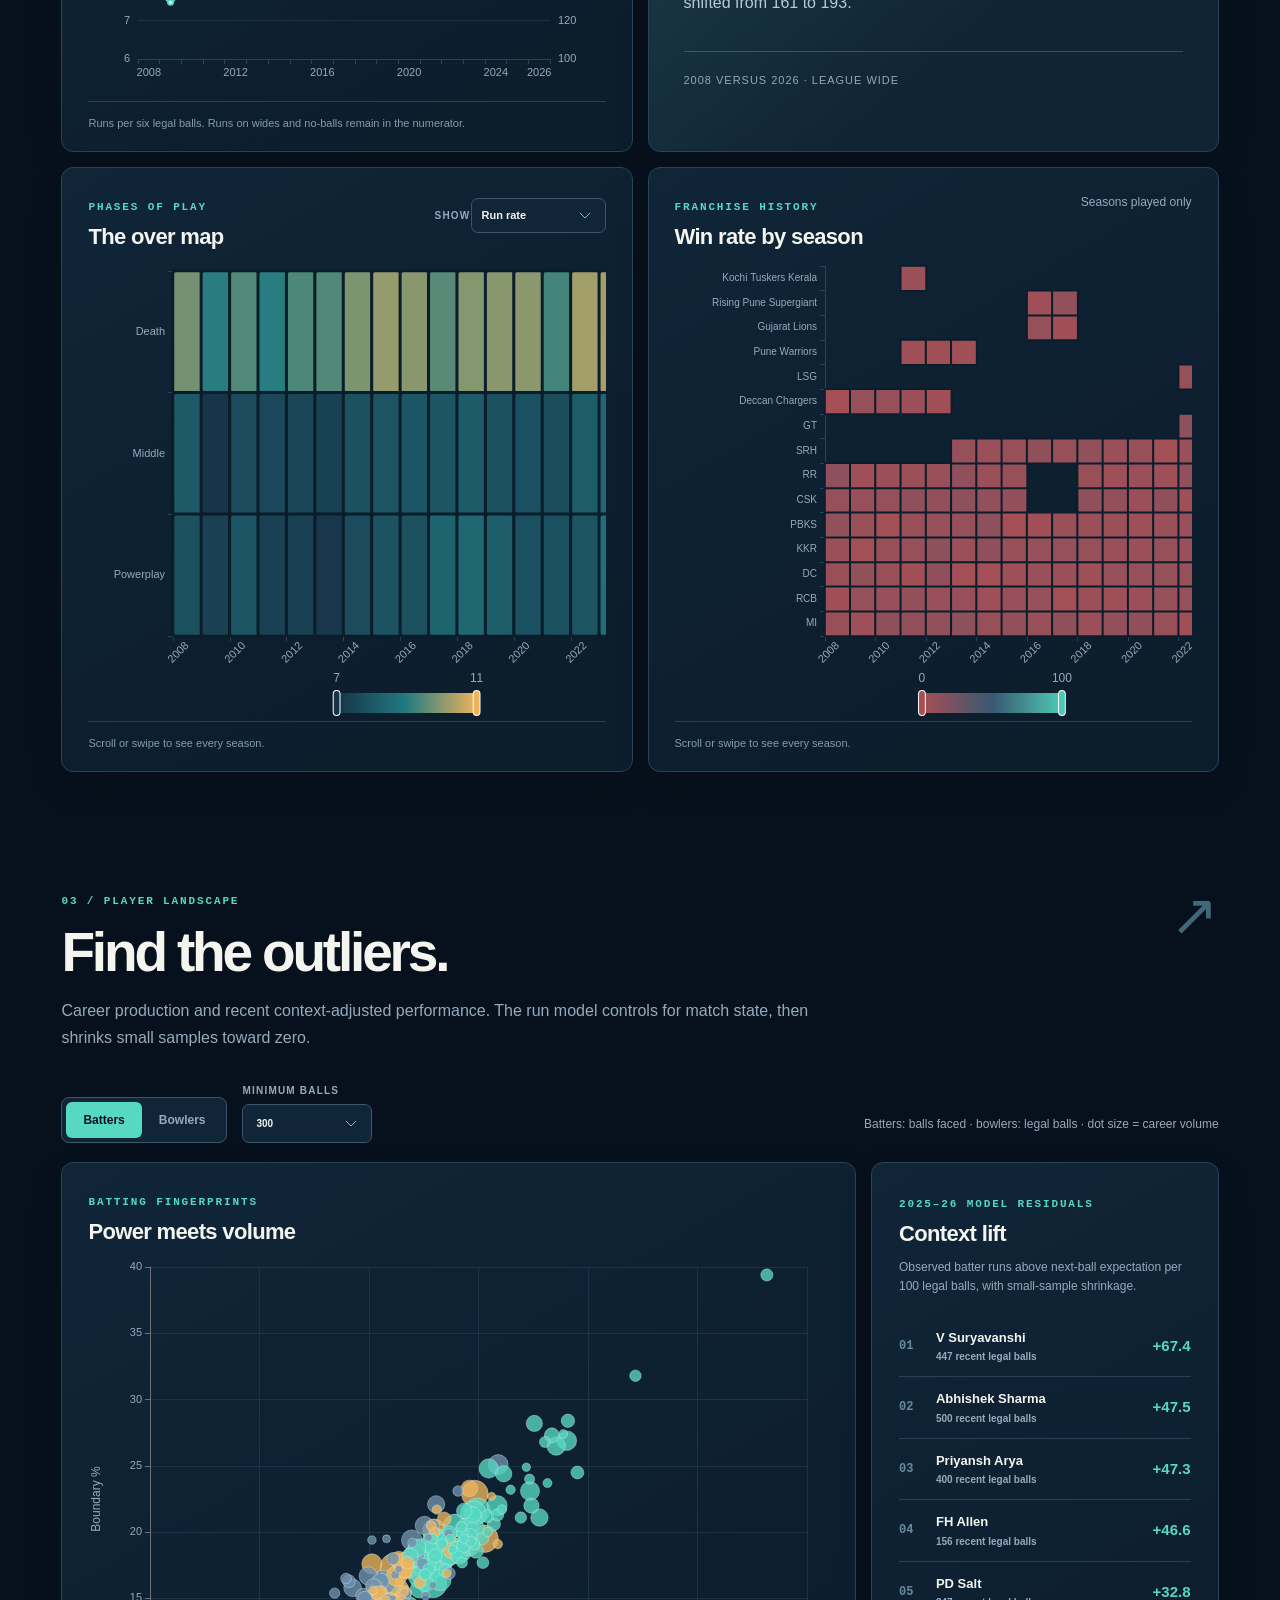
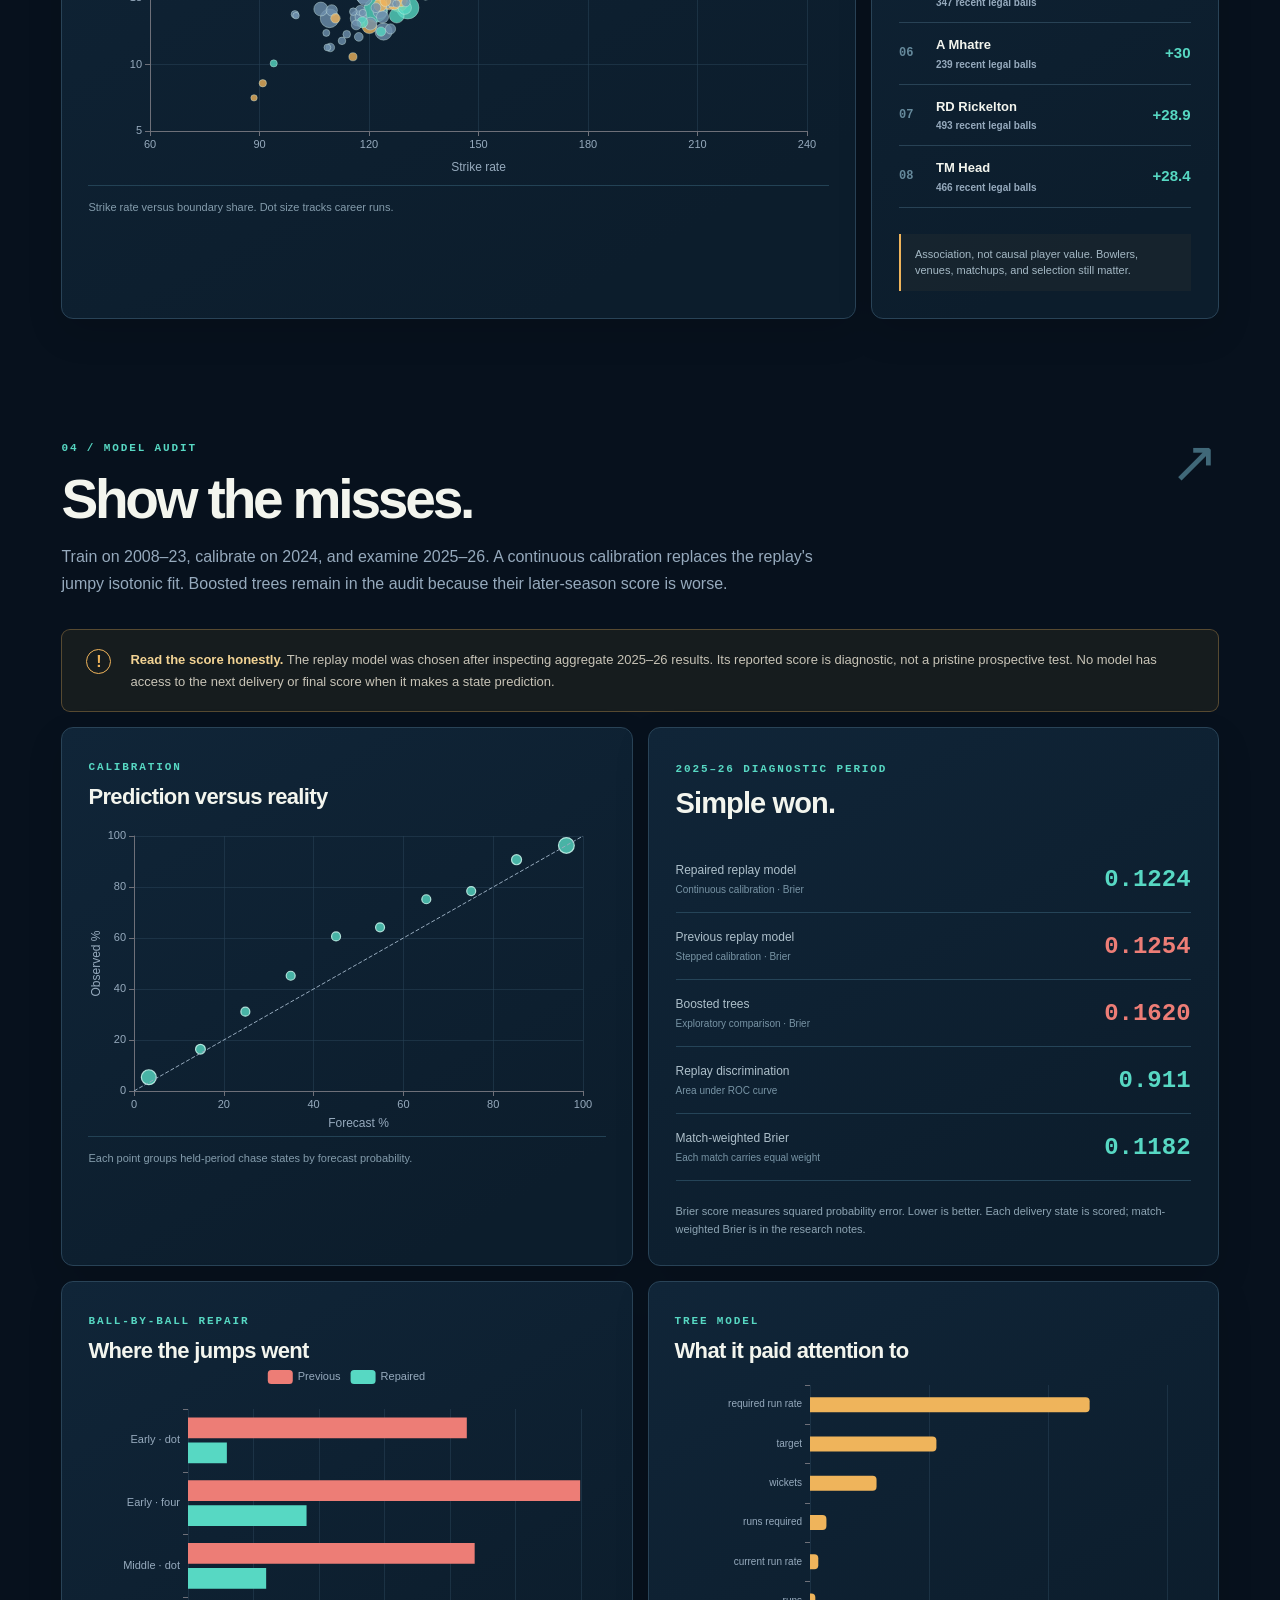
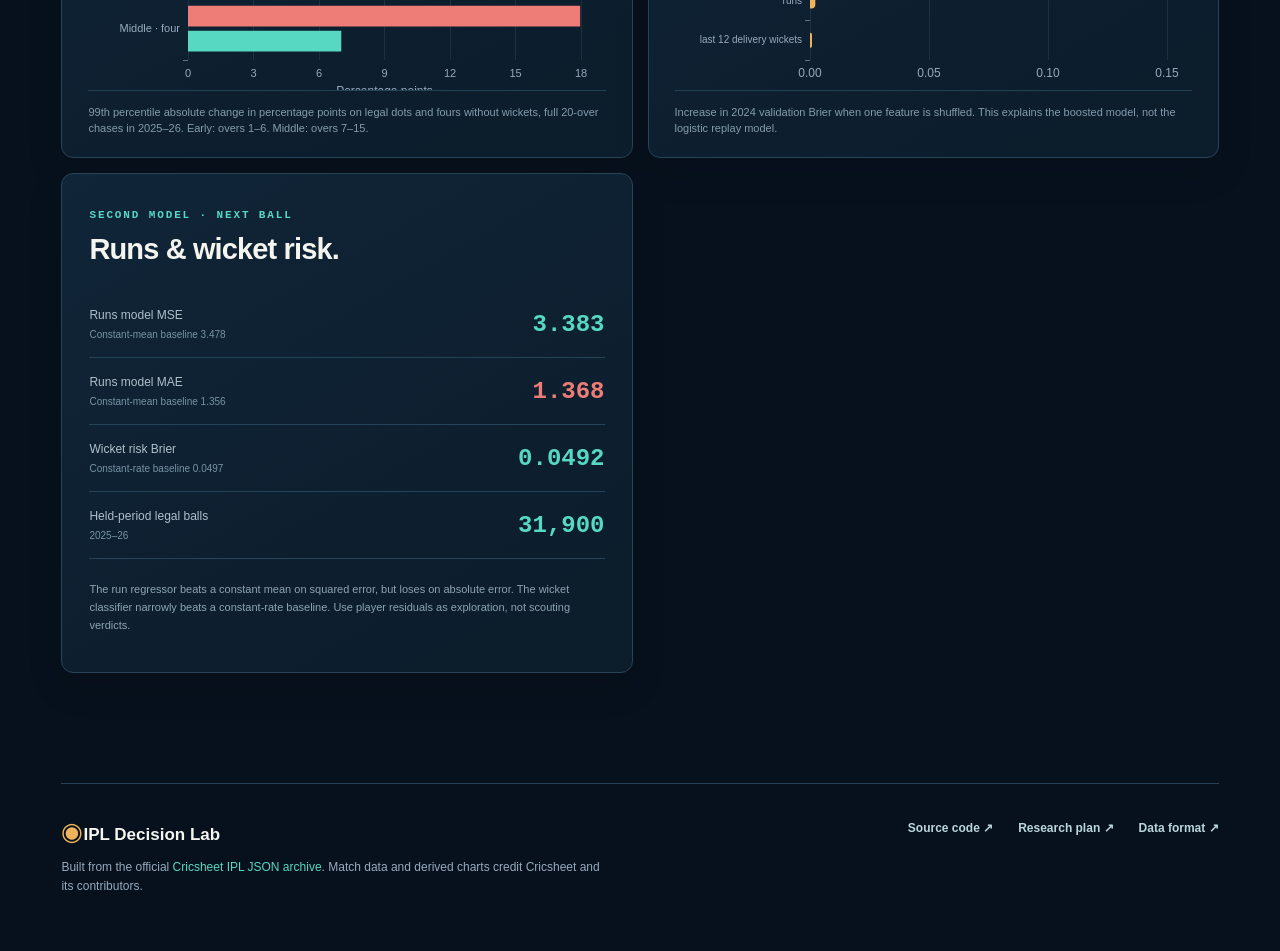
==== commit 7fb69c1e: "Repair chase win probabilities and replay audit" ====
--- a/docs/index.html
+++ b/docs/index.html
@@ -1,14 +1,14 @@
 <!doctype html>
-<html lang="en" data-build="0f54f55a8c9ed24b">
+<html lang="en" data-build="9a7107a58e02311e">
 <head>
   <meta charset="utf-8">
   <meta name="viewport" content="width=device-width, initial-scale=1">
   <meta name="theme-color" content="#07111d">
   <meta name="description" content="Explore every IPL season, ball by ball, with honest machine learning and interactive match replays.">
   <title>IPL Decision Lab | Every ball changes the game</title>
-  <link rel="stylesheet" href="./styles.css?v=0f54f55a8c9ed24b">
-  <script src="./vendor/echarts.min.js?v=0f54f55a8c9ed24b" defer></script>
-  <script src="./app.js?v=0f54f55a8c9ed24b" defer></script>
+  <link rel="stylesheet" href="./styles.css?v=9a7107a58e02311e">
+  <script src="./vendor/echarts.min.js?v=9a7107a58e02311e" defer></script>
+  <script src="./app.js?v=9a7107a58e02311e" defer></script>
 </head>
 <body>
   <div class="site-shell">
@@ -43,7 +43,7 @@
       </section>
 
       <section id="lab" class="section">
-        <div class="section-head"><div><span class="section-no">01 / MATCH LAB</span><h2>Replay the pressure.</h2><p>Follow a chase ball by ball. Two models track its changing win probability. Select a delivery to inspect the state behind the line.</p></div><span class="section-ornament">↗</span></div>
+        <div class="section-head"><div><span class="section-no">01 / MATCH LAB</span><h2>Replay the pressure.</h2><p>Follow a chase ball by ball. The calibrated chase model tracks its changing win probability. Select a delivery to inspect the state behind the line.</p></div><span class="section-ornament">↗</span></div>
         <div class="filter-bar">
           <label>Season<select id="seasonSelect" aria-label="Select season"></select></label>
           <label>Team<select id="teamSelect" aria-label="Filter by team"><option value="all">All teams</option></select></label>
@@ -55,8 +55,8 @@
           <div class="match-result"><span>CHASE RESULT</span><strong id="matchResult">—</strong><small id="matchTarget">—</small></div>
         </div>
         <div class="lab-grid">
-          <div class="card chart-card"><div class="card-top"><div><span class="card-kicker">WIN PROBABILITY</span><h3>How the chase moved</h3></div><div class="legend"><span><i class="legend-teal"></i> Calibrated logistic</span><span><i class="legend-gold"></i> Boosted model</span></div></div><div id="replayChart" class="chart replay-chart" role="img" aria-label="Ball by ball win probability chart"></div><div class="chart-caption">After each delivery; final point is the known result · replay model chosen after 2025–26 evaluation · historical training games are in sample</div></div>
-          <aside class="card moment-card"><span class="card-kicker">AT THIS BALL</span><div class="moment-over" id="momentOver">—</div><div class="moment-score" id="momentScore">—</div><p id="momentEvent">Select a point on the replay.</p><div class="moment-prob"><span>Chase win probability</span><strong id="momentProbability">—</strong></div><div class="moment-bar"><div id="momentBarFill"></div></div><div class="moment-shift"><span>Change on this delivery</span><strong id="momentSwing">—</strong></div><input id="ballSlider" type="range" min="0" max="0" value="0" aria-label="Select delivery"><div class="moment-foot">Slide through the innings or click the chart.</div></aside>
+          <div class="card chart-card"><div class="card-top"><div><span class="card-kicker">WIN PROBABILITY</span><h3>How the chase moved</h3></div><div class="legend"><span><i class="legend-teal"></i> Calibrated logistic</span><span><i class="legend-gold"></i> Known result</span></div></div><div id="replayChart" class="chart replay-chart" role="img" aria-label="Ball by ball win probability chart"></div><div class="chart-caption">Forecast after each nonfinal delivery; gold marker is the known result · late balls in shortened chases can still move sharply · historical training games are in sample</div></div>
+          <aside class="card moment-card"><span class="card-kicker">AT THIS BALL</span><div class="moment-over" id="momentOver">—</div><div class="moment-score" id="momentScore">—</div><p id="momentEvent">Select a point on the replay.</p><div class="moment-prob"><span id="momentProbLabel">Chase win probability</span><strong id="momentProbability">—</strong></div><div class="moment-bar"><div id="momentBarFill"></div></div><div class="moment-shift"><span id="momentSwingLabel">Change on this delivery</span><strong id="momentSwing">—</strong></div><input id="ballSlider" type="range" min="0" max="0" value="0" aria-label="Select delivery"><div class="moment-foot">Slide through the innings or click the chart.</div></aside>
         </div>
         <div class="card turning-card"><div class="card-top"><div><span class="card-kicker">INFLECTION POINTS</span><h3>Biggest observed swings</h3></div><span class="muted">Probability change between consecutive recorded deliveries</span></div><div id="turningPoints" class="turning-list"></div></div>
         <div class="card scenario-card">
@@ -68,7 +68,7 @@
               <div id="scenarioEnd" class="scenario-end" hidden>Select an earlier delivery to explore a next-ball scenario.</div>
             </div>
             <div class="scenario-readout">
-              <div><span>Current forecast</span><strong id="scenarioCurrent">—</strong></div>
+              <div><span id="scenarioCurrentLabel">Current forecast</span><strong id="scenarioCurrent">—</strong></div>
               <div><span id="scenarioChoice">Next ball</span><strong id="scenarioProjected">—</strong></div>
               <div><span>Change in win chance</span><strong id="scenarioDelta">—</strong></div>
               <p id="scenarioNote">Select a nonfinal delivery in the replay.</p>
@@ -95,11 +95,12 @@
       </section>
 
       <section id="audit" class="section audit-section">
-        <div class="section-head"><div><span class="section-no">04 / MODEL AUDIT</span><h2>Show the misses.</h2><p>Train on 2008–23, calibrate on 2024, and examine 2025–26. The boosted chase model wins on validation but loses across the later seasons.</p></div><span class="section-ornament">↗</span></div>
+        <div class="section-head"><div><span class="section-no">04 / MODEL AUDIT</span><h2>Show the misses.</h2><p>Train on 2008–23, calibrate on 2024, and examine 2025–26. A continuous calibration replaces the replay's jumpy isotonic fit. Boosted trees remain in the audit because their later-season score is worse.</p></div><span class="section-ornament">↗</span></div>
         <div class="audit-banner"><div><span class="banner-icon">!</span></div><p><strong>Read the score honestly.</strong> The replay model was chosen after inspecting aggregate 2025–26 results. Its reported score is diagnostic, not a pristine prospective test. No model has access to the next delivery or final score when it makes a state prediction.</p></div>
         <div class="audit-grid">
           <div class="card chart-card"><div class="card-top"><div><span class="card-kicker">CALIBRATION</span><h3>Prediction versus reality</h3></div></div><div id="reliabilityChart" class="chart audit-chart" role="img" aria-label="Reliability plot"></div><div class="chart-caption">Each point groups held-period chase states by forecast probability.</div></div>
           <div class="card model-card"><span class="card-kicker">2025–26 DIAGNOSTIC PERIOD</span><h3>Simple won.</h3><div id="modelScoreboard"></div><div class="model-note">Brier score measures squared probability error. Lower is better. Each delivery state is scored; match-weighted Brier is in the research notes.</div></div>
+          <div class="card chart-card"><div class="card-top"><div><span class="card-kicker">BALL-BY-BALL REPAIR</span><h3>Where the jumps went</h3></div></div><div id="swingAuditChart" class="chart audit-chart" role="img" aria-label="Previous and repaired 99th percentile ball swing comparison"></div><div class="chart-caption">99th percentile absolute change in percentage points on legal dots and fours without wickets, full 20-over chases in 2025–26. Early: overs 1–6. Middle: overs 7–15.</div></div>
           <div class="card chart-card"><div class="card-top"><div><span class="card-kicker">TREE MODEL</span><h3>What it paid attention to</h3></div></div><div id="importanceChart" class="chart audit-chart" role="img" aria-label="Permutation importance chart"></div><div class="chart-caption">Increase in 2024 validation Brier when one feature is shuffled. This explains the boosted model, not the logistic replay model.</div></div>
           <div class="card model-card"><span class="card-kicker">SECOND MODEL · NEXT BALL</span><h3>Runs &amp; wicket risk.</h3><div id="nextBallScoreboard"></div><p class="model-note">The run regressor beats a constant mean on squared error, but loses on absolute error. The wicket classifier narrowly beats a constant-rate baseline. Use player residuals as exploration, not scouting verdicts.</p></div>
         </div>
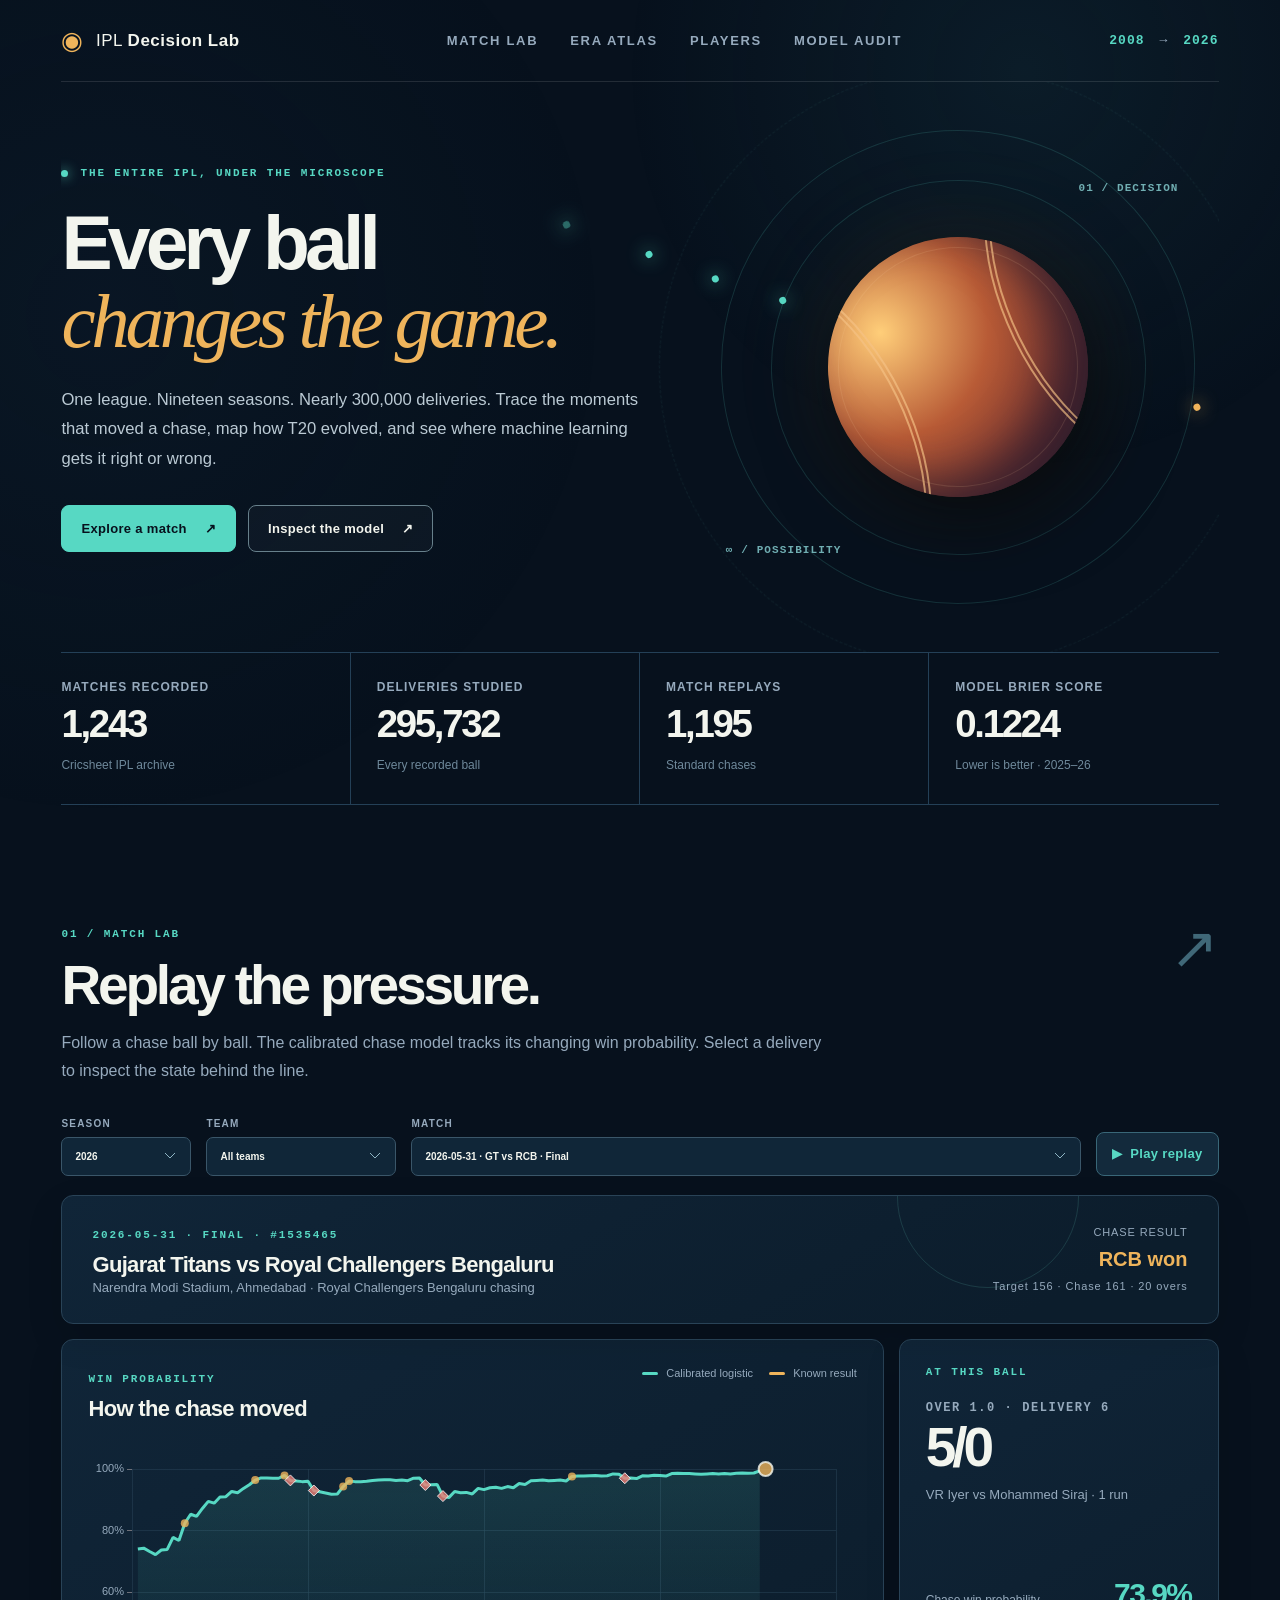
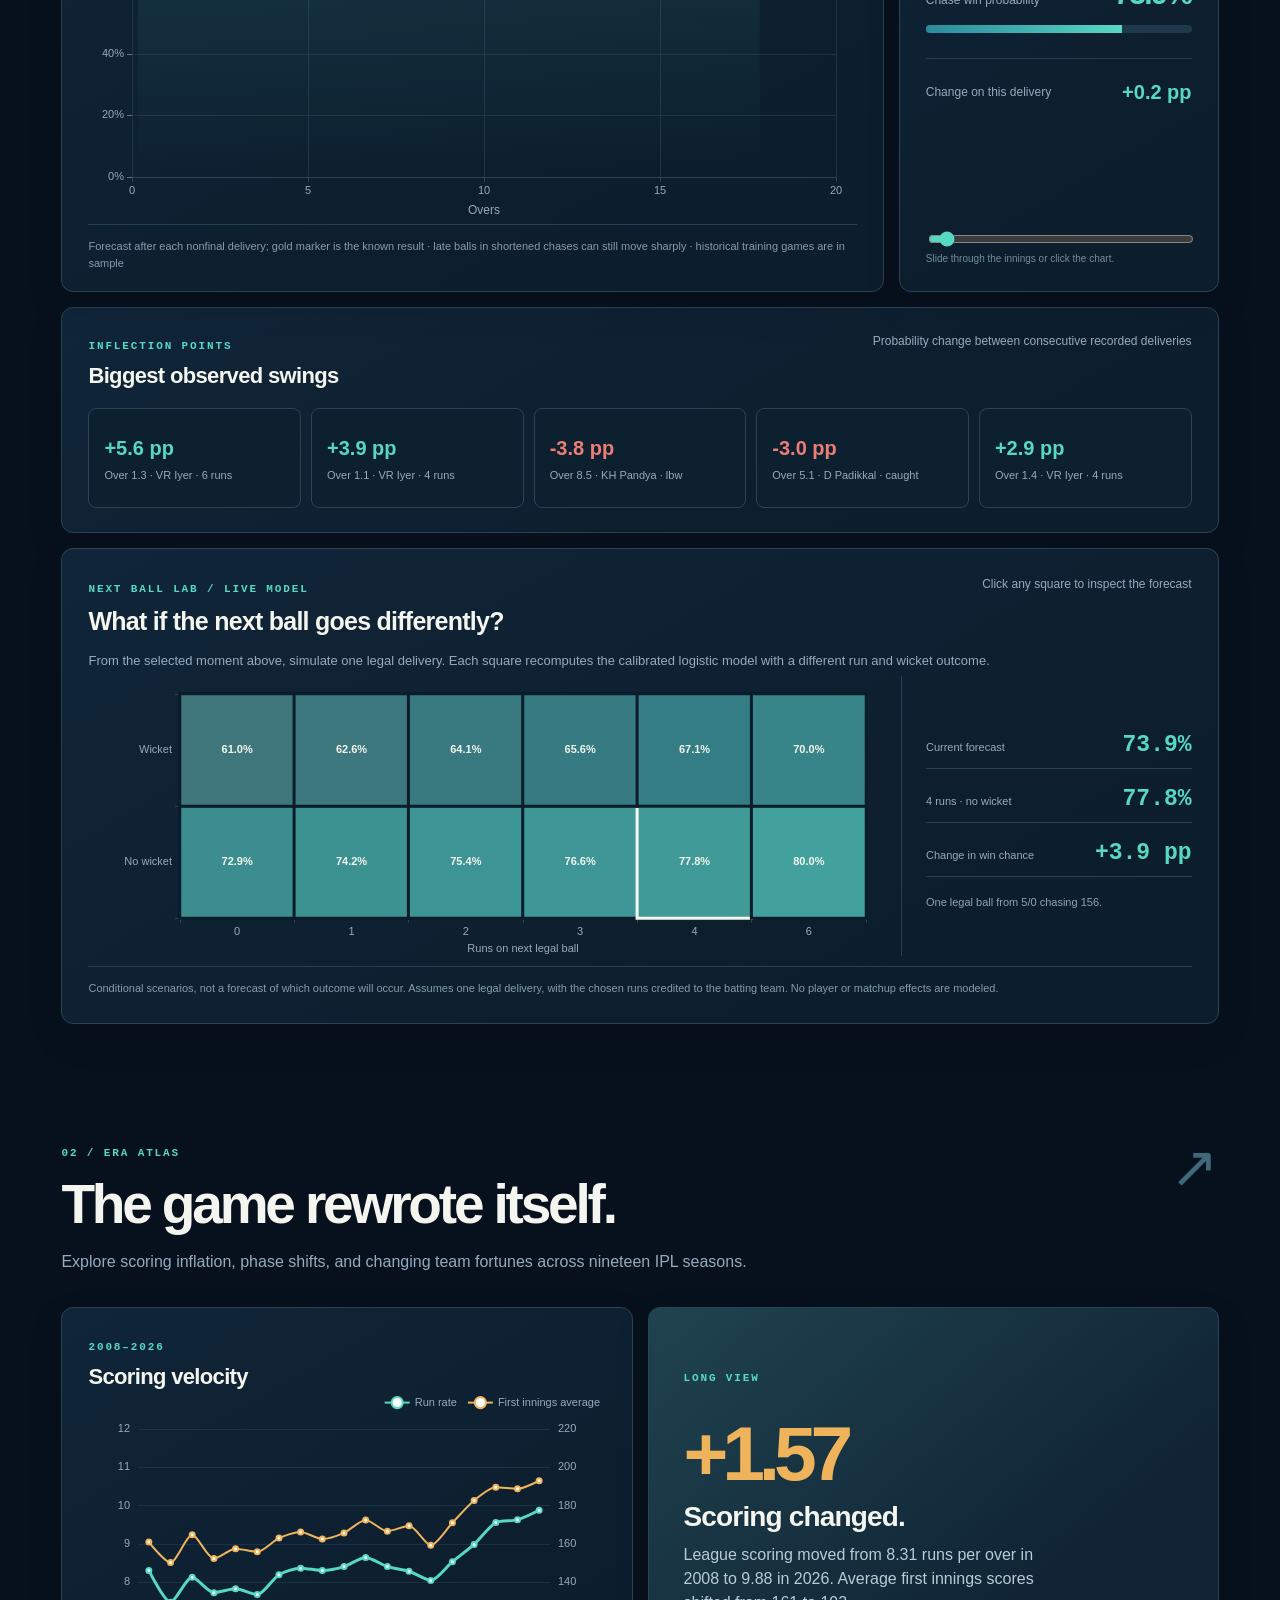
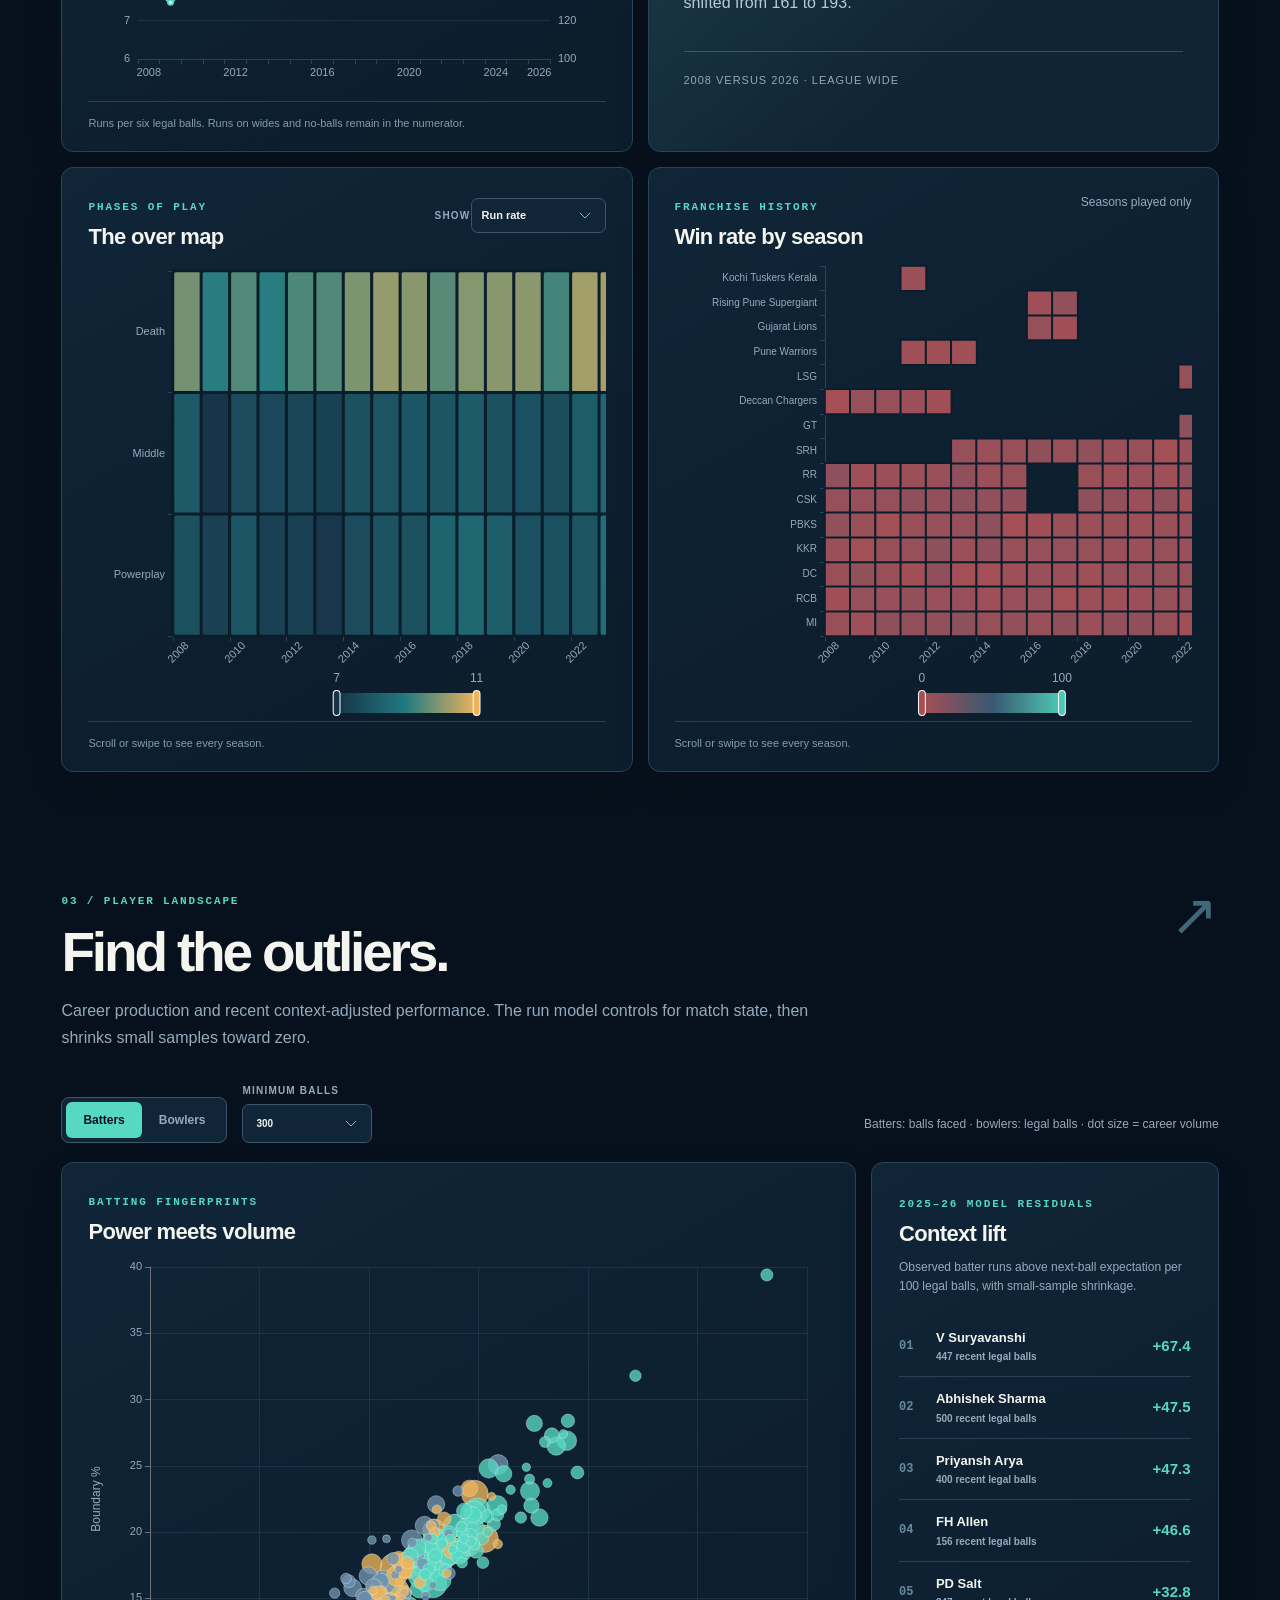
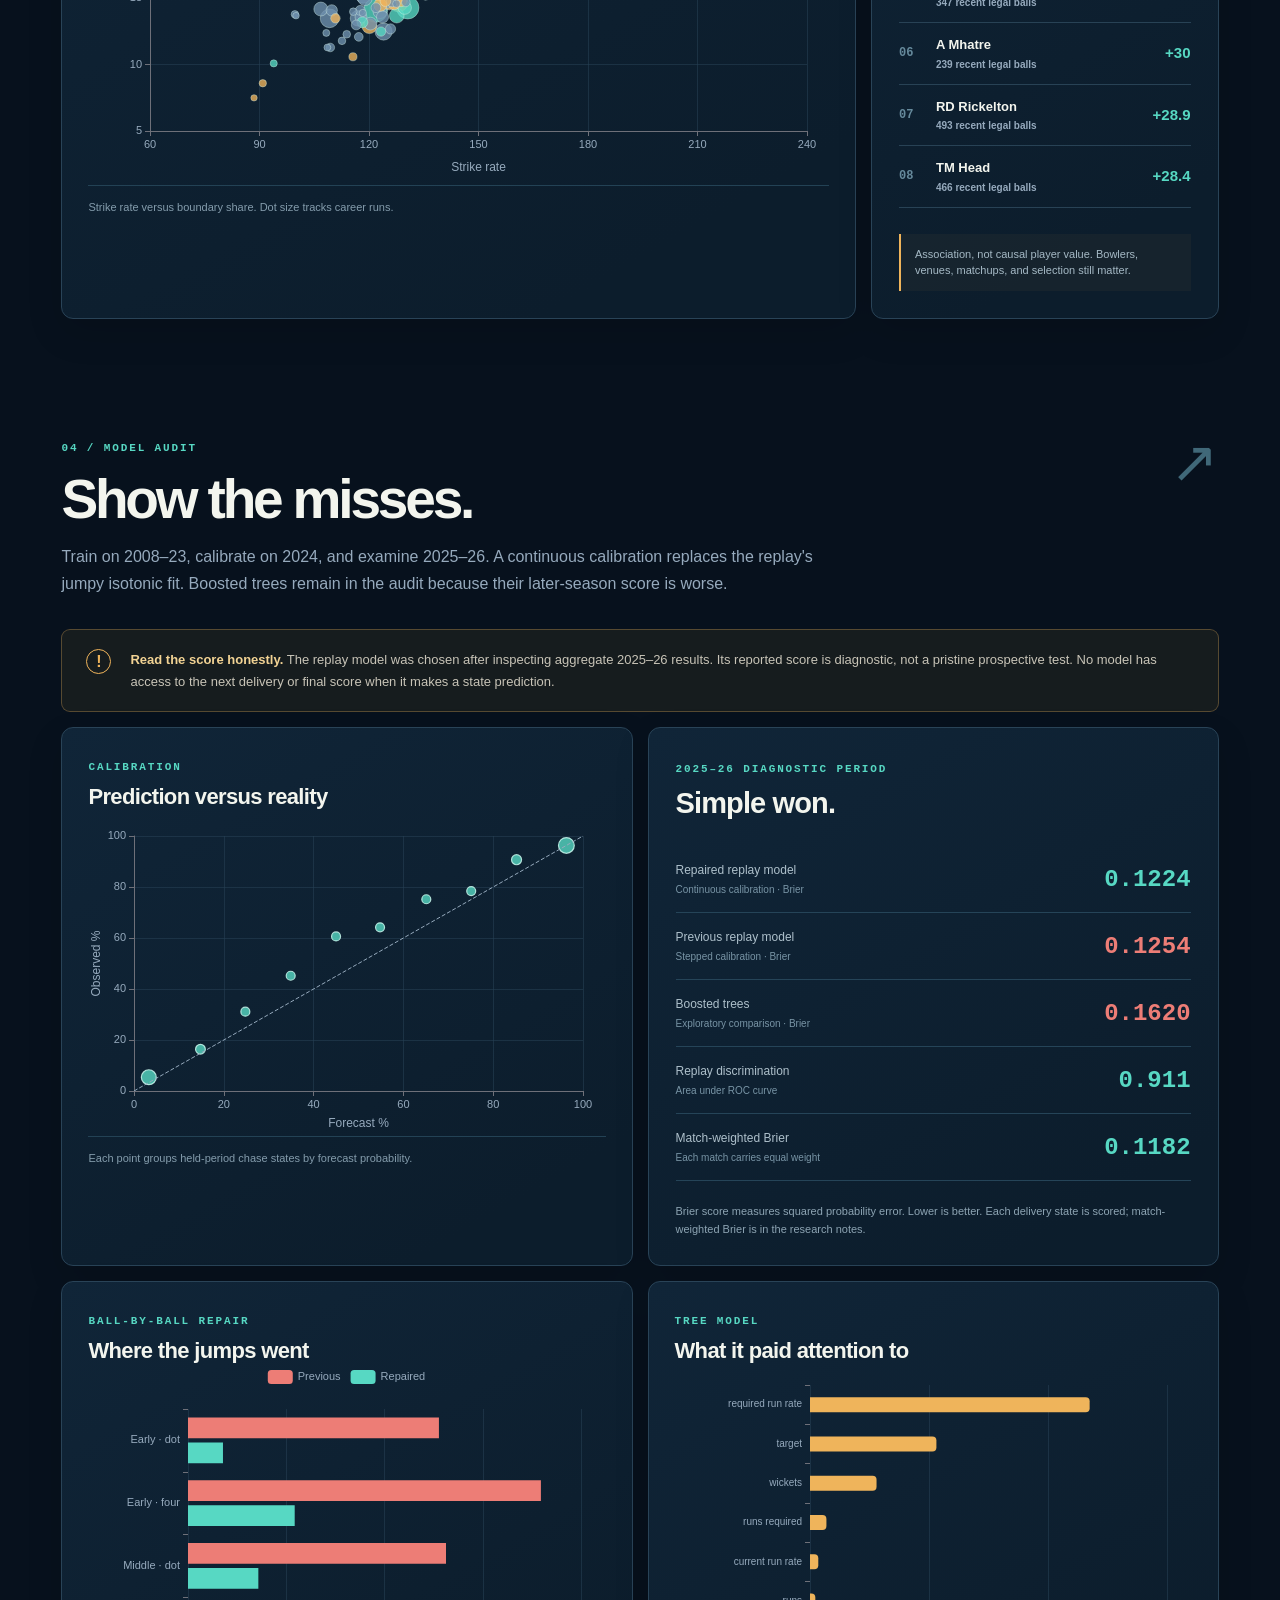
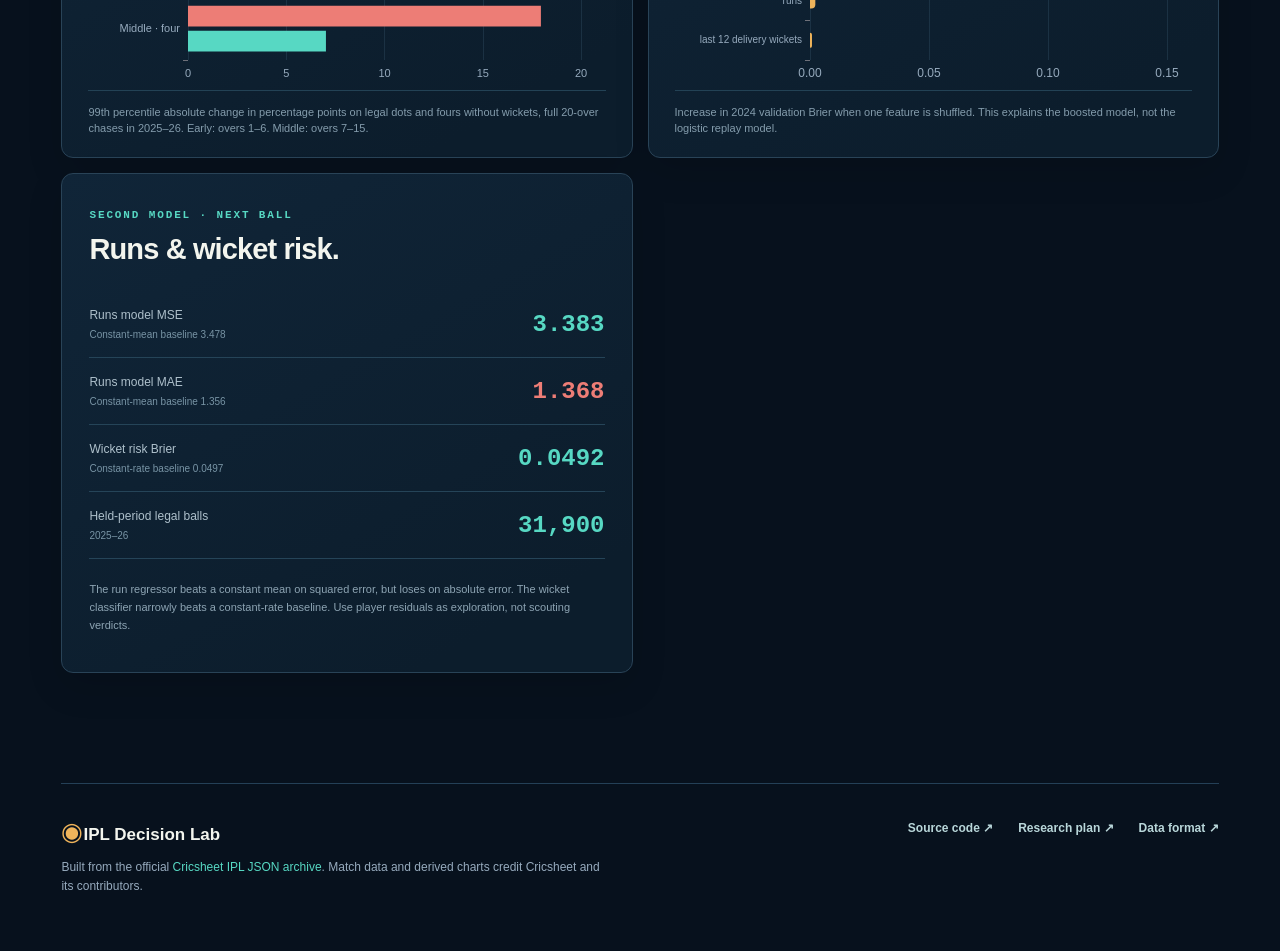
==== commit 01de41b5: "Fix clipped swing audit axis label" ====
--- a/docs/index.html
+++ b/docs/index.html
@@ -1,14 +1,14 @@
 <!doctype html>
-<html lang="en" data-build="9a7107a58e02311e">
+<html lang="en" data-build="17304949006ba36c">
 <head>
   <meta charset="utf-8">
   <meta name="viewport" content="width=device-width, initial-scale=1">
   <meta name="theme-color" content="#07111d">
   <meta name="description" content="Explore every IPL season, ball by ball, with honest machine learning and interactive match replays.">
   <title>IPL Decision Lab | Every ball changes the game</title>
-  <link rel="stylesheet" href="./styles.css?v=9a7107a58e02311e">
-  <script src="./vendor/echarts.min.js?v=9a7107a58e02311e" defer></script>
-  <script src="./app.js?v=9a7107a58e02311e" defer></script>
+  <link rel="stylesheet" href="./styles.css?v=17304949006ba36c">
+  <script src="./vendor/echarts.min.js?v=17304949006ba36c" defer></script>
+  <script src="./app.js?v=17304949006ba36c" defer></script>
 </head>
 <body>
   <div class="site-shell">
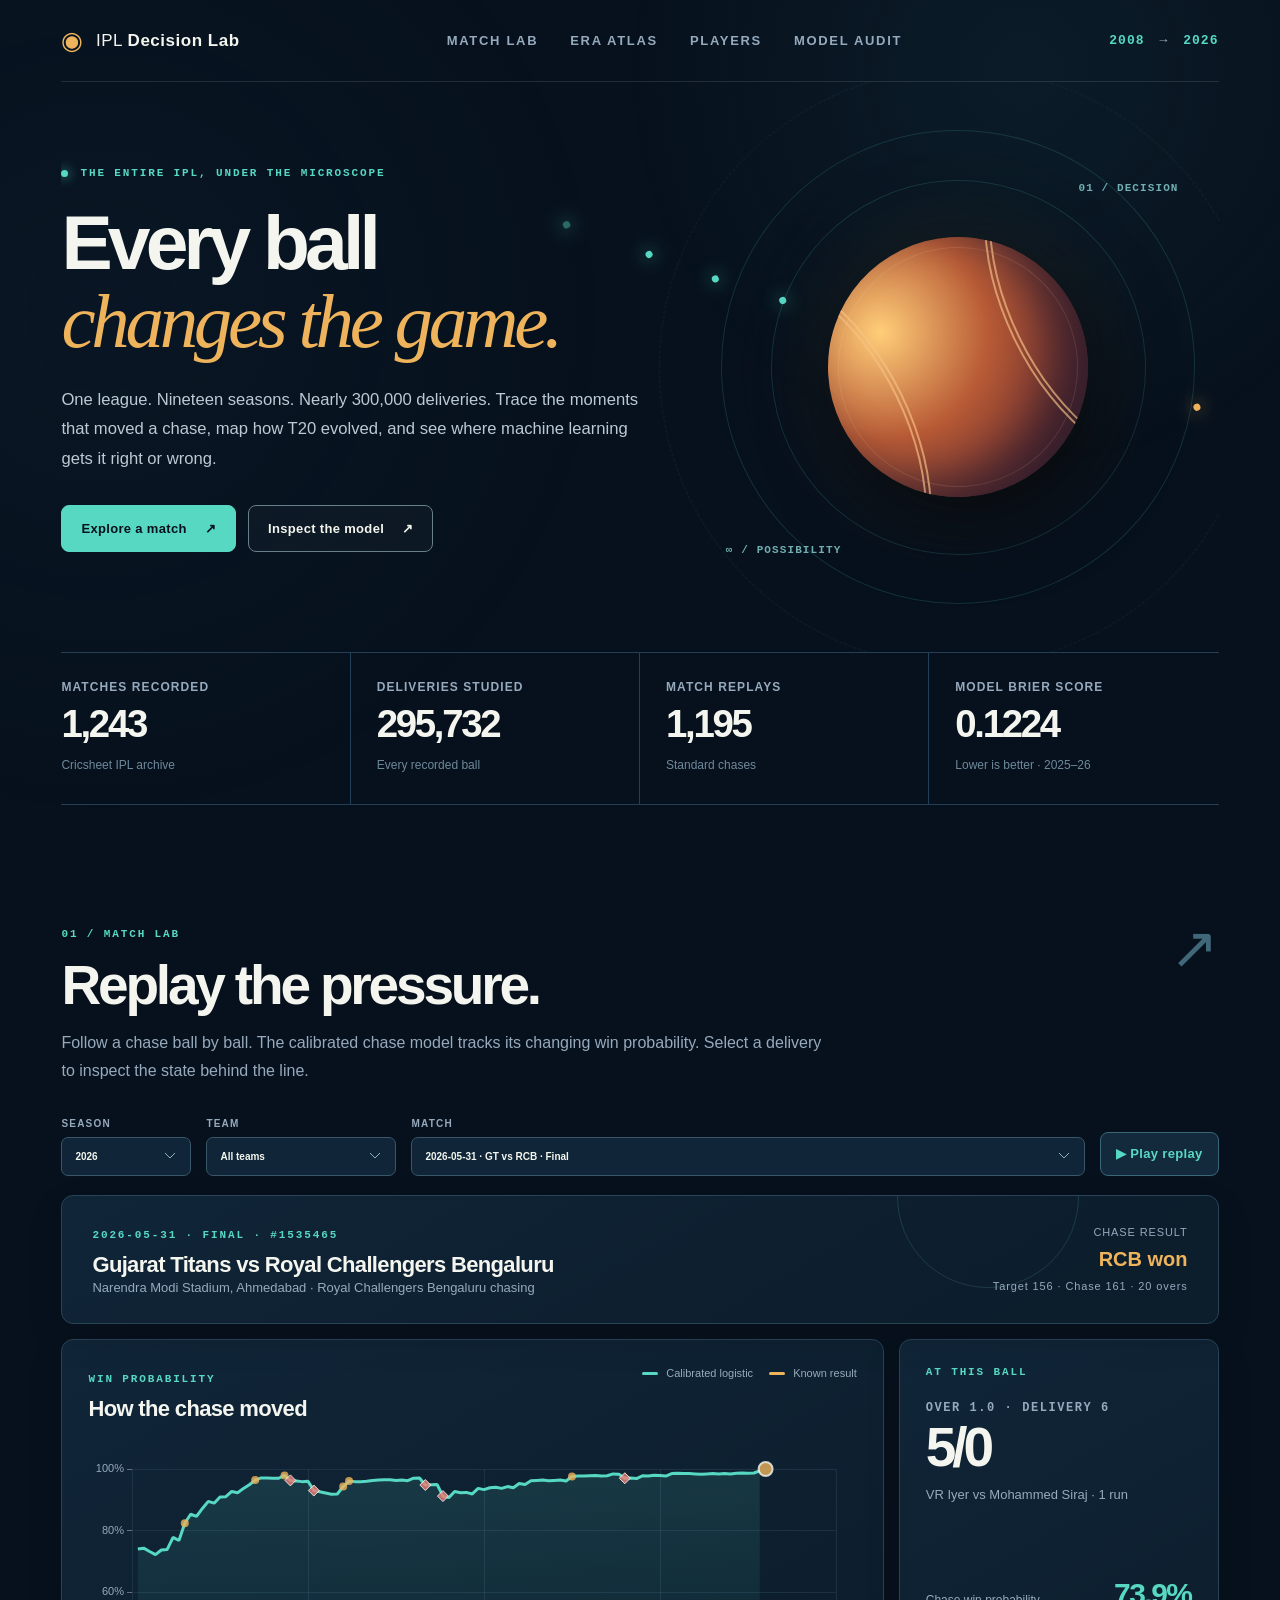
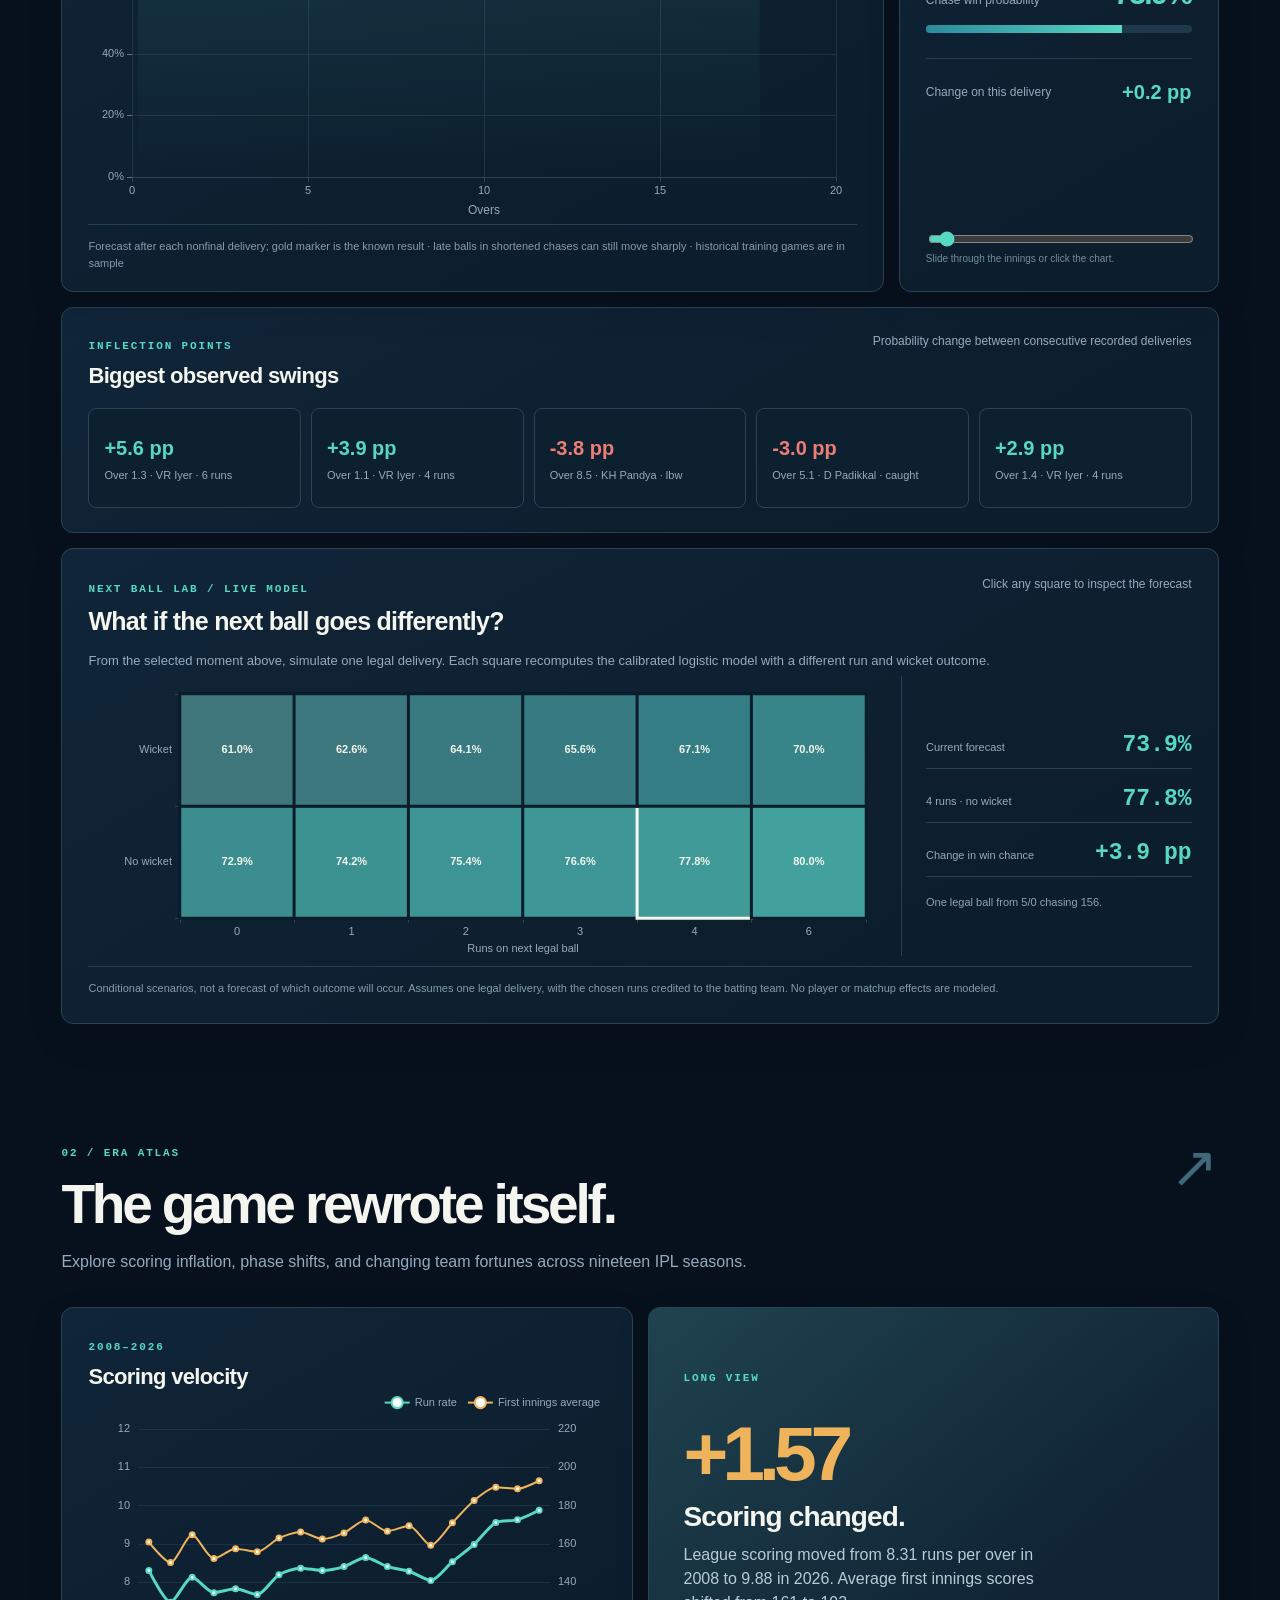
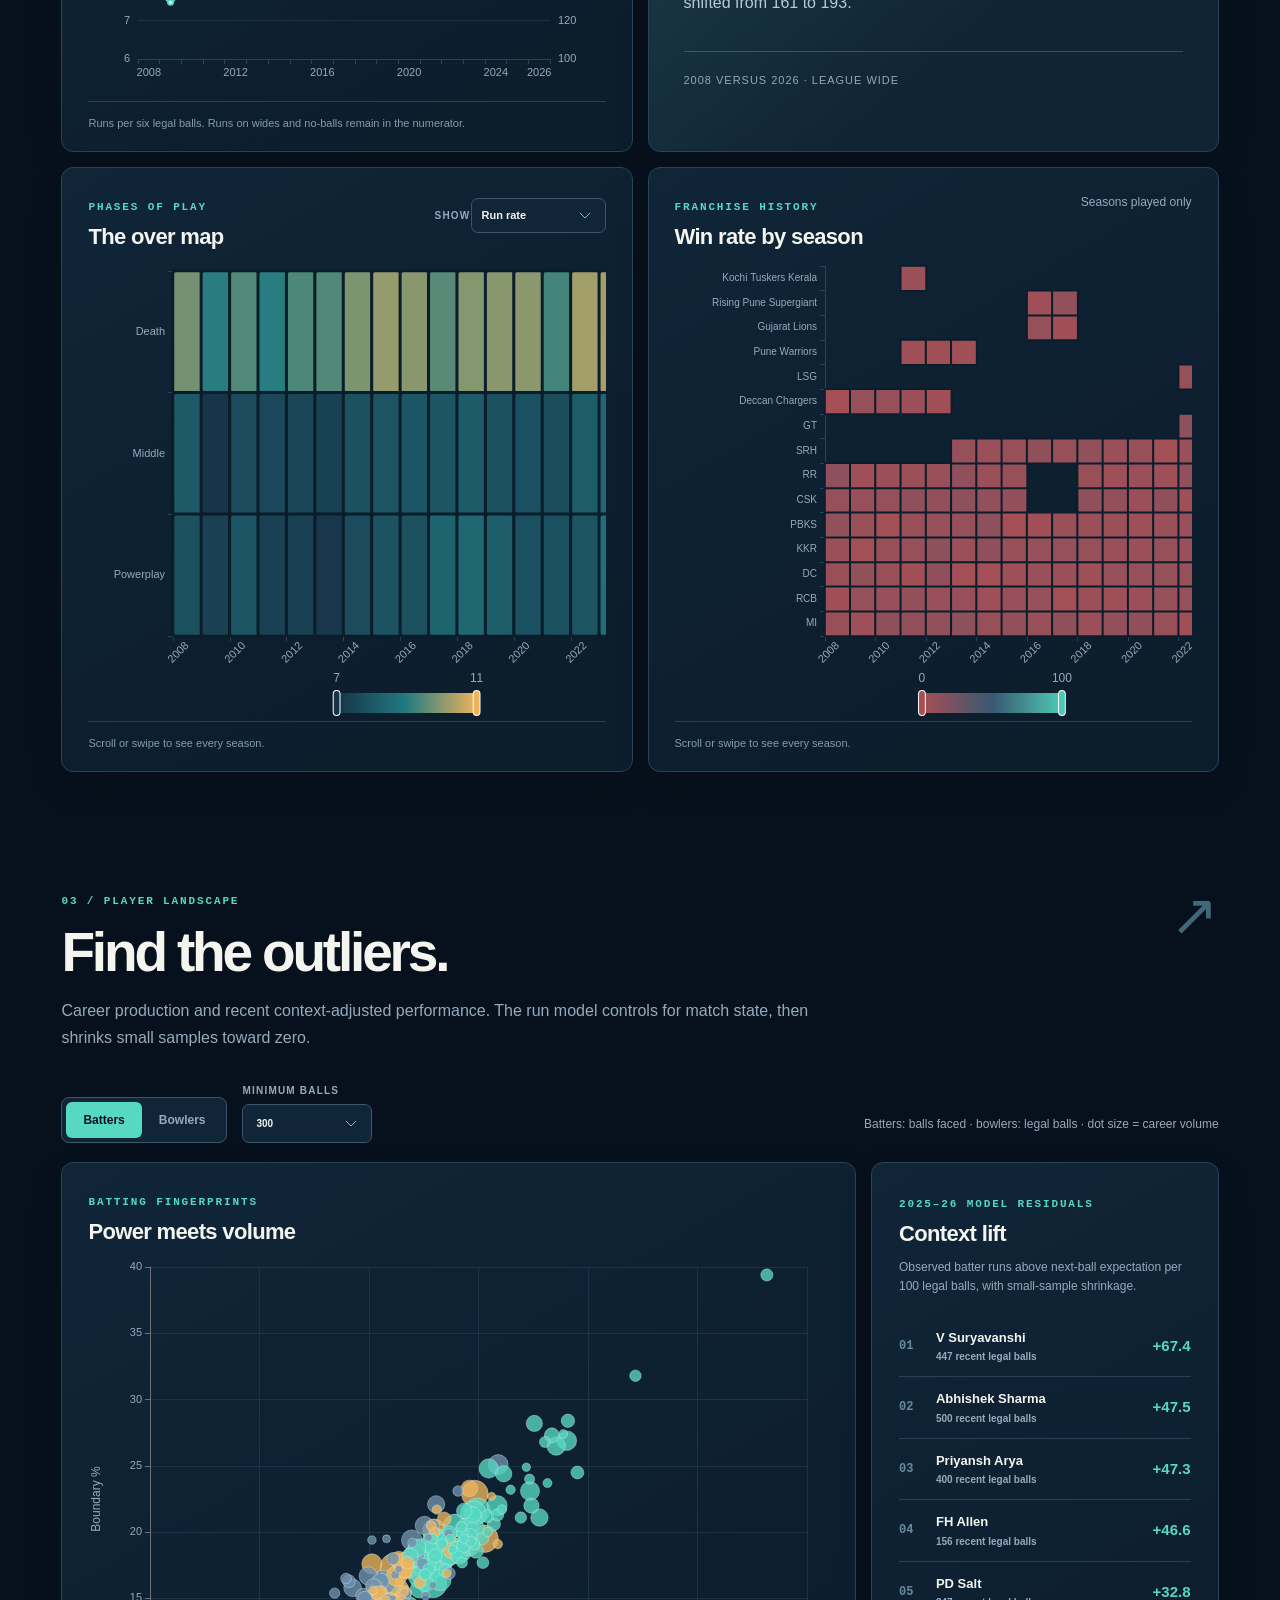
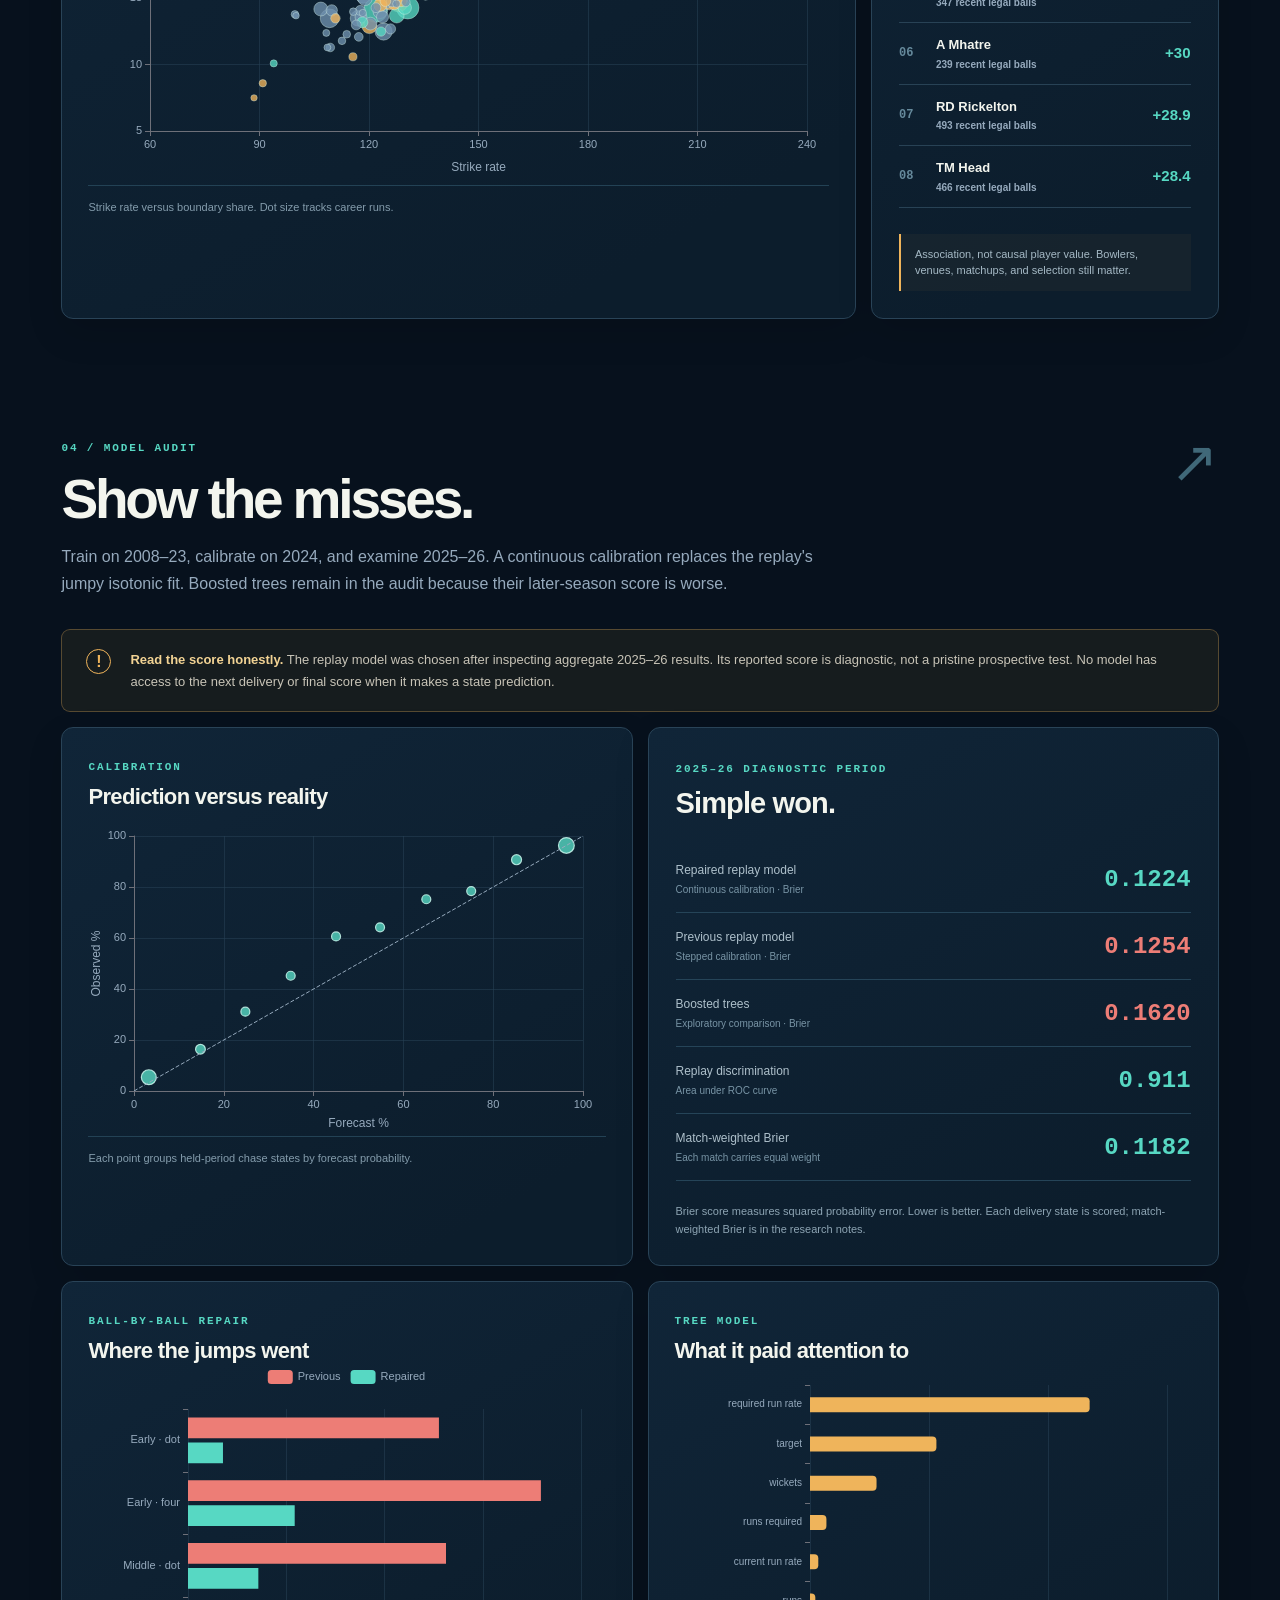
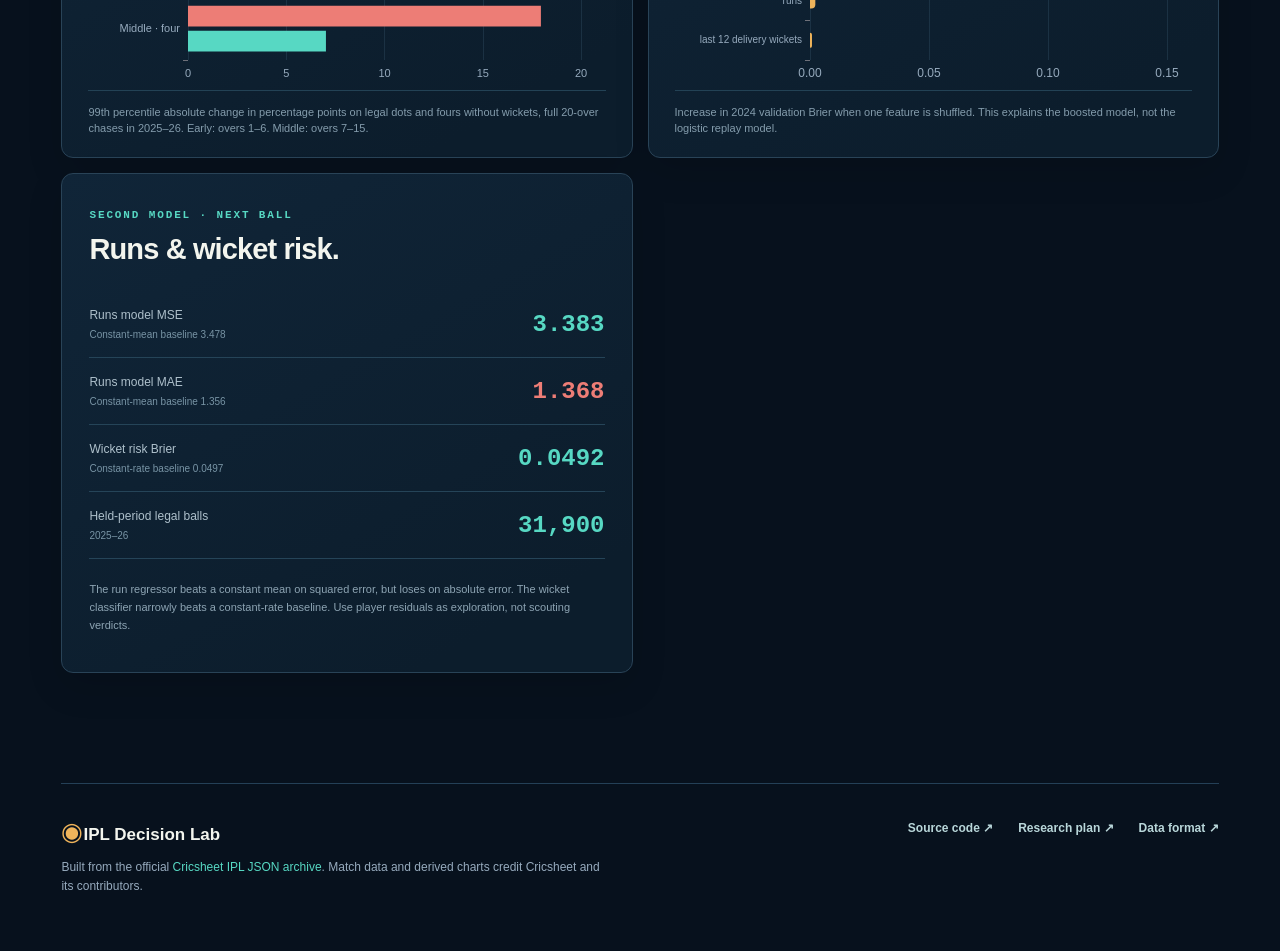
==== commit 5c50f928: "Keep replay position and expose control state" ====
--- a/docs/index.html
+++ b/docs/index.html
@@ -1,14 +1,14 @@
 <!doctype html>
-<html lang="en" data-build="17304949006ba36c">
+<html lang="en" data-build="2edf5b050dbdf22f">
 <head>
   <meta charset="utf-8">
   <meta name="viewport" content="width=device-width, initial-scale=1">
   <meta name="theme-color" content="#07111d">
   <meta name="description" content="Explore every IPL season, ball by ball, with honest machine learning and interactive match replays.">
   <title>IPL Decision Lab | Every ball changes the game</title>
-  <link rel="stylesheet" href="./styles.css?v=17304949006ba36c">
-  <script src="./vendor/echarts.min.js?v=17304949006ba36c" defer></script>
-  <script src="./app.js?v=17304949006ba36c" defer></script>
+  <link rel="stylesheet" href="./styles.css?v=2edf5b050dbdf22f">
+  <script src="./vendor/echarts.min.js?v=2edf5b050dbdf22f" defer></script>
+  <script src="./app.js?v=2edf5b050dbdf22f" defer></script>
 </head>
 <body>
   <div class="site-shell">
@@ -48,7 +48,7 @@
           <label>Season<select id="seasonSelect" aria-label="Select season"></select></label>
           <label>Team<select id="teamSelect" aria-label="Filter by team"><option value="all">All teams</option></select></label>
           <label class="match-filter">Match<select id="matchSelect" aria-label="Select match"></select></label>
-          <button id="playButton" class="button small" type="button" aria-label="Play match replay">▶ &nbsp;Play replay</button>
+          <button id="playButton" class="button small" type="button">▶ &nbsp;Play replay</button>
         </div>
         <div class="match-header card">
           <div><span class="card-kicker" id="matchDate">MATCH REPLAY</span><h3 id="matchTitle">Loading match...</h3><p id="matchSub">&nbsp;</p></div>
@@ -90,7 +90,7 @@
 
       <section id="players" class="section">
         <div class="section-head"><div><span class="section-no">03 / PLAYER LANDSCAPE</span><h2>Find the outliers.</h2><p>Career production and recent context-adjusted performance. The run model controls for match state, then shrinks small samples toward zero.</p></div><span class="section-ornament">↗</span></div>
-        <div class="filter-bar"><div class="segmented" role="group" aria-label="Player type"><button id="battersTab" class="active" type="button">Batters</button><button id="bowlersTab" type="button">Bowlers</button></div><label>Minimum balls<select id="minBalls"><option value="100">100</option><option value="300" selected>300</option><option value="600">600</option><option value="1000">1,000</option></select></label><span class="filter-note">Batters: balls faced · bowlers: legal balls · dot size = career volume</span></div>
+        <div class="filter-bar"><div class="segmented" role="group" aria-label="Player type"><button id="battersTab" class="active" aria-pressed="true" type="button">Batters</button><button id="bowlersTab" type="button" aria-pressed="false">Bowlers</button></div><label>Minimum balls<select id="minBalls"><option value="100">100</option><option value="300" selected>300</option><option value="600">600</option><option value="1000">1,000</option></select></label><span class="filter-note">Batters: balls faced · bowlers: legal balls · dot size = career volume</span></div>
         <div class="player-grid"><div class="card chart-card"><div class="card-top"><div><span class="card-kicker" id="playerKicker">BATTING FINGERPRINTS</span><h3 id="playerTitle">Power meets volume</h3></div></div><div id="playerChart" class="chart player-chart" role="img" aria-label="Player performance scatter chart"></div><div class="chart-caption" id="playerCaption">Each dot is one player meeting the selected minimum.</div></div><div class="card leaderboard-card"><span class="card-kicker">2025–26 MODEL RESIDUALS</span><h3 id="leaderboardTitle">Context lift</h3><p class="muted" id="leaderboardDescription">Observed batter runs above the next-ball model expectation per 100 legal balls, shrunk toward zero.</p><div id="leaderboard"></div><div class="caution">Association, not causal player value. Bowlers, venues, matchups, and selection still matter.</div></div></div>
       </section>
 
